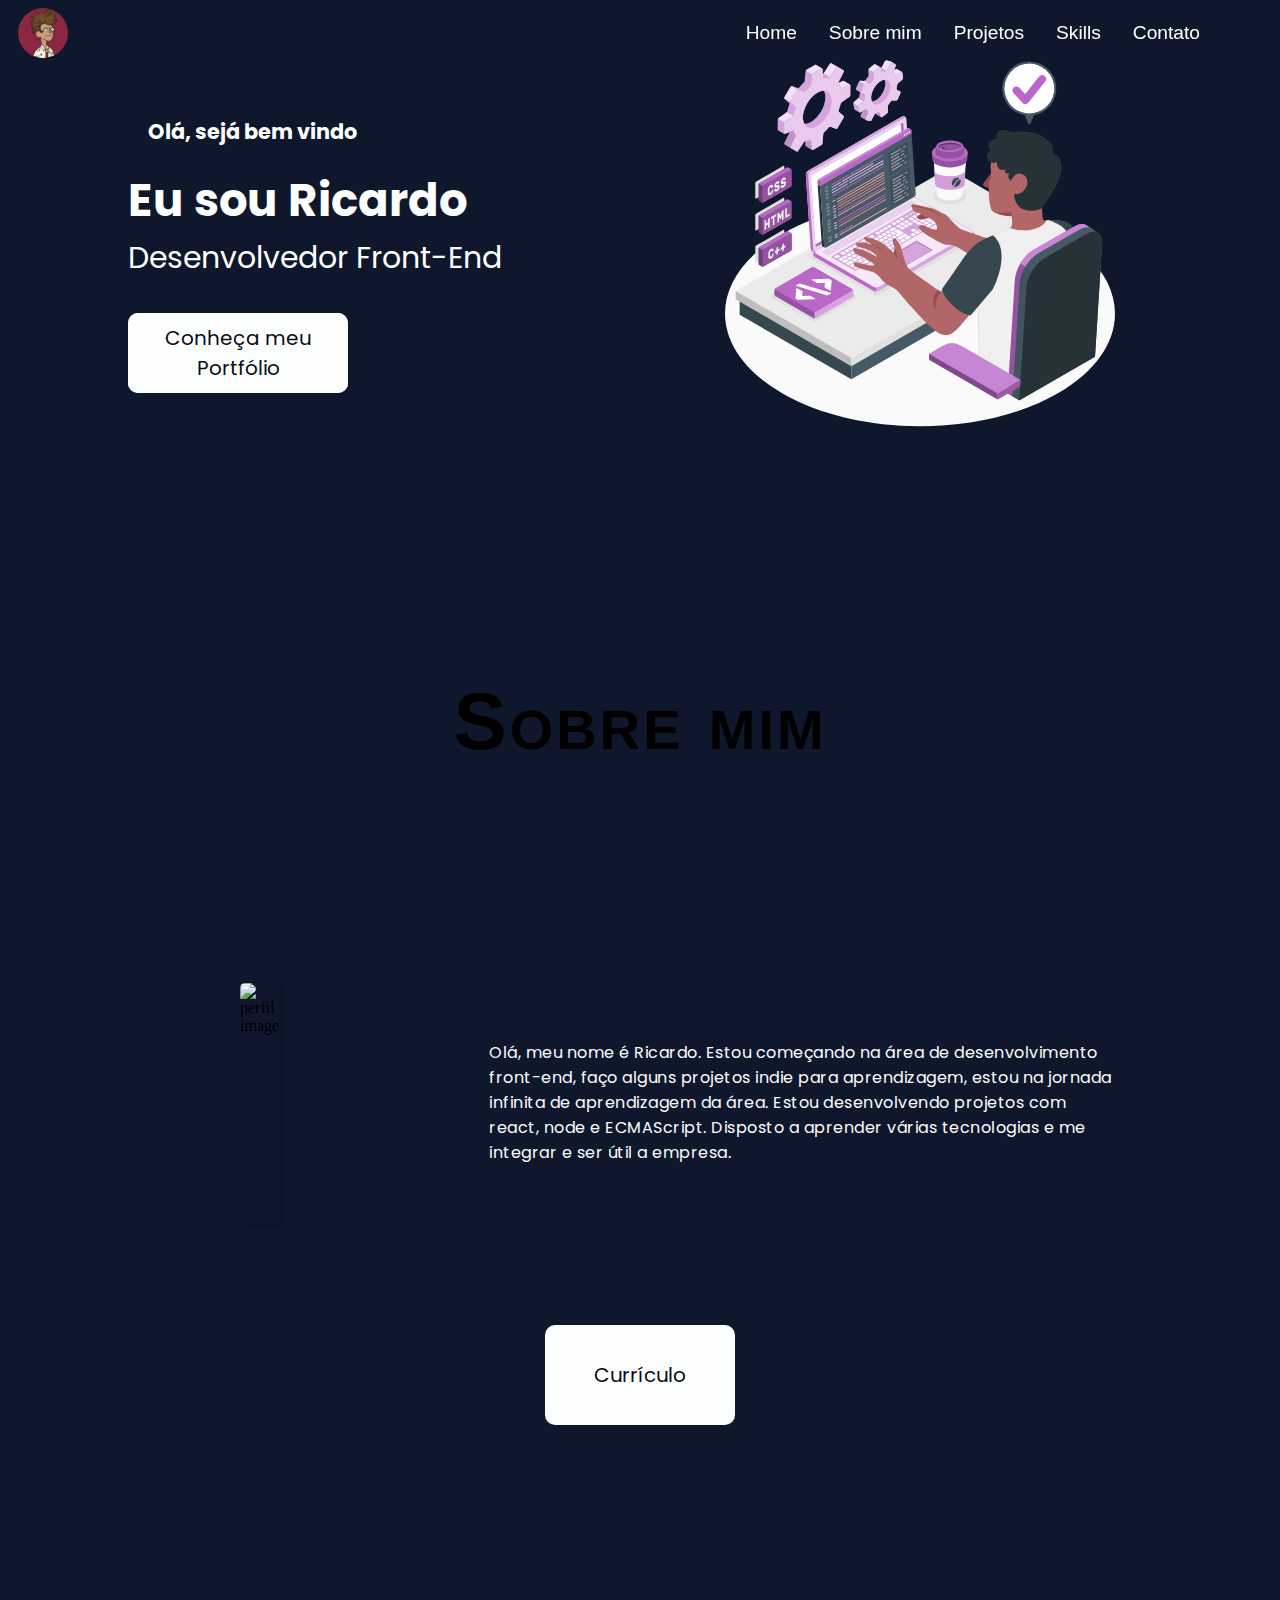
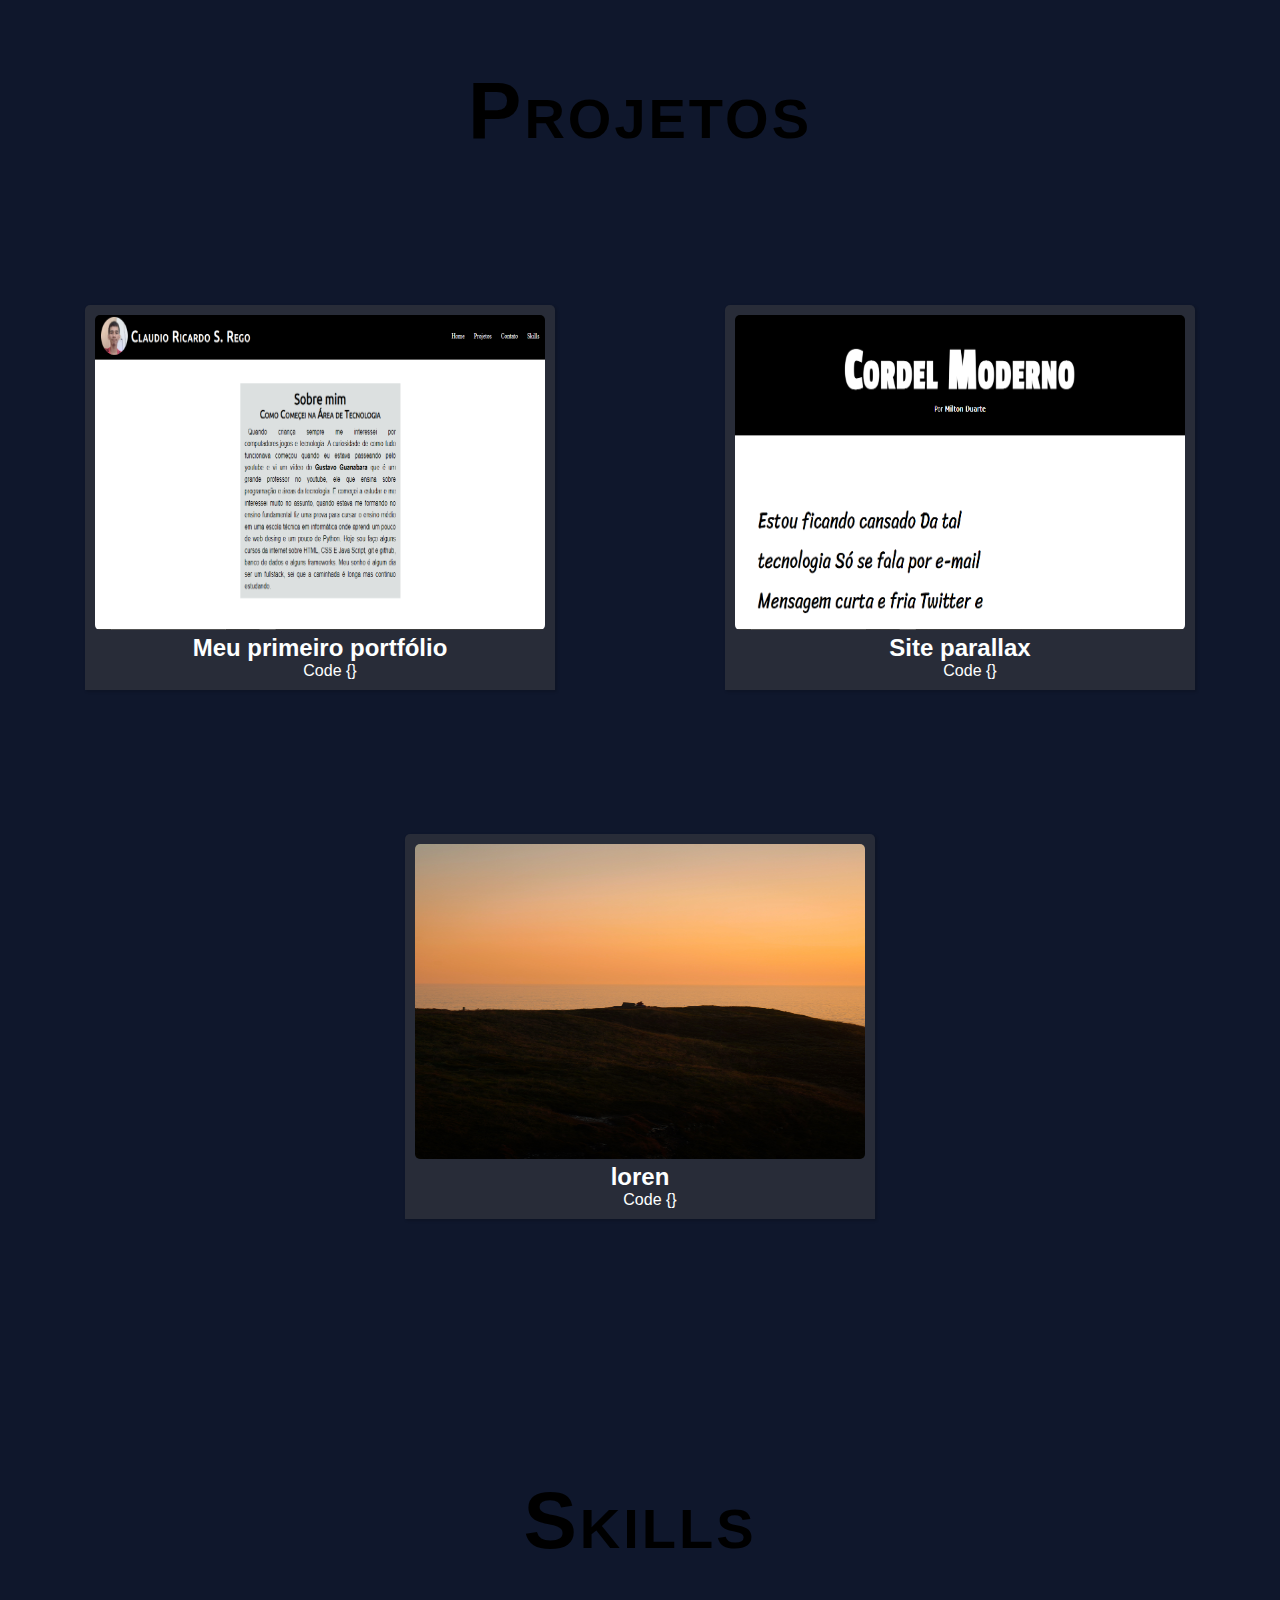
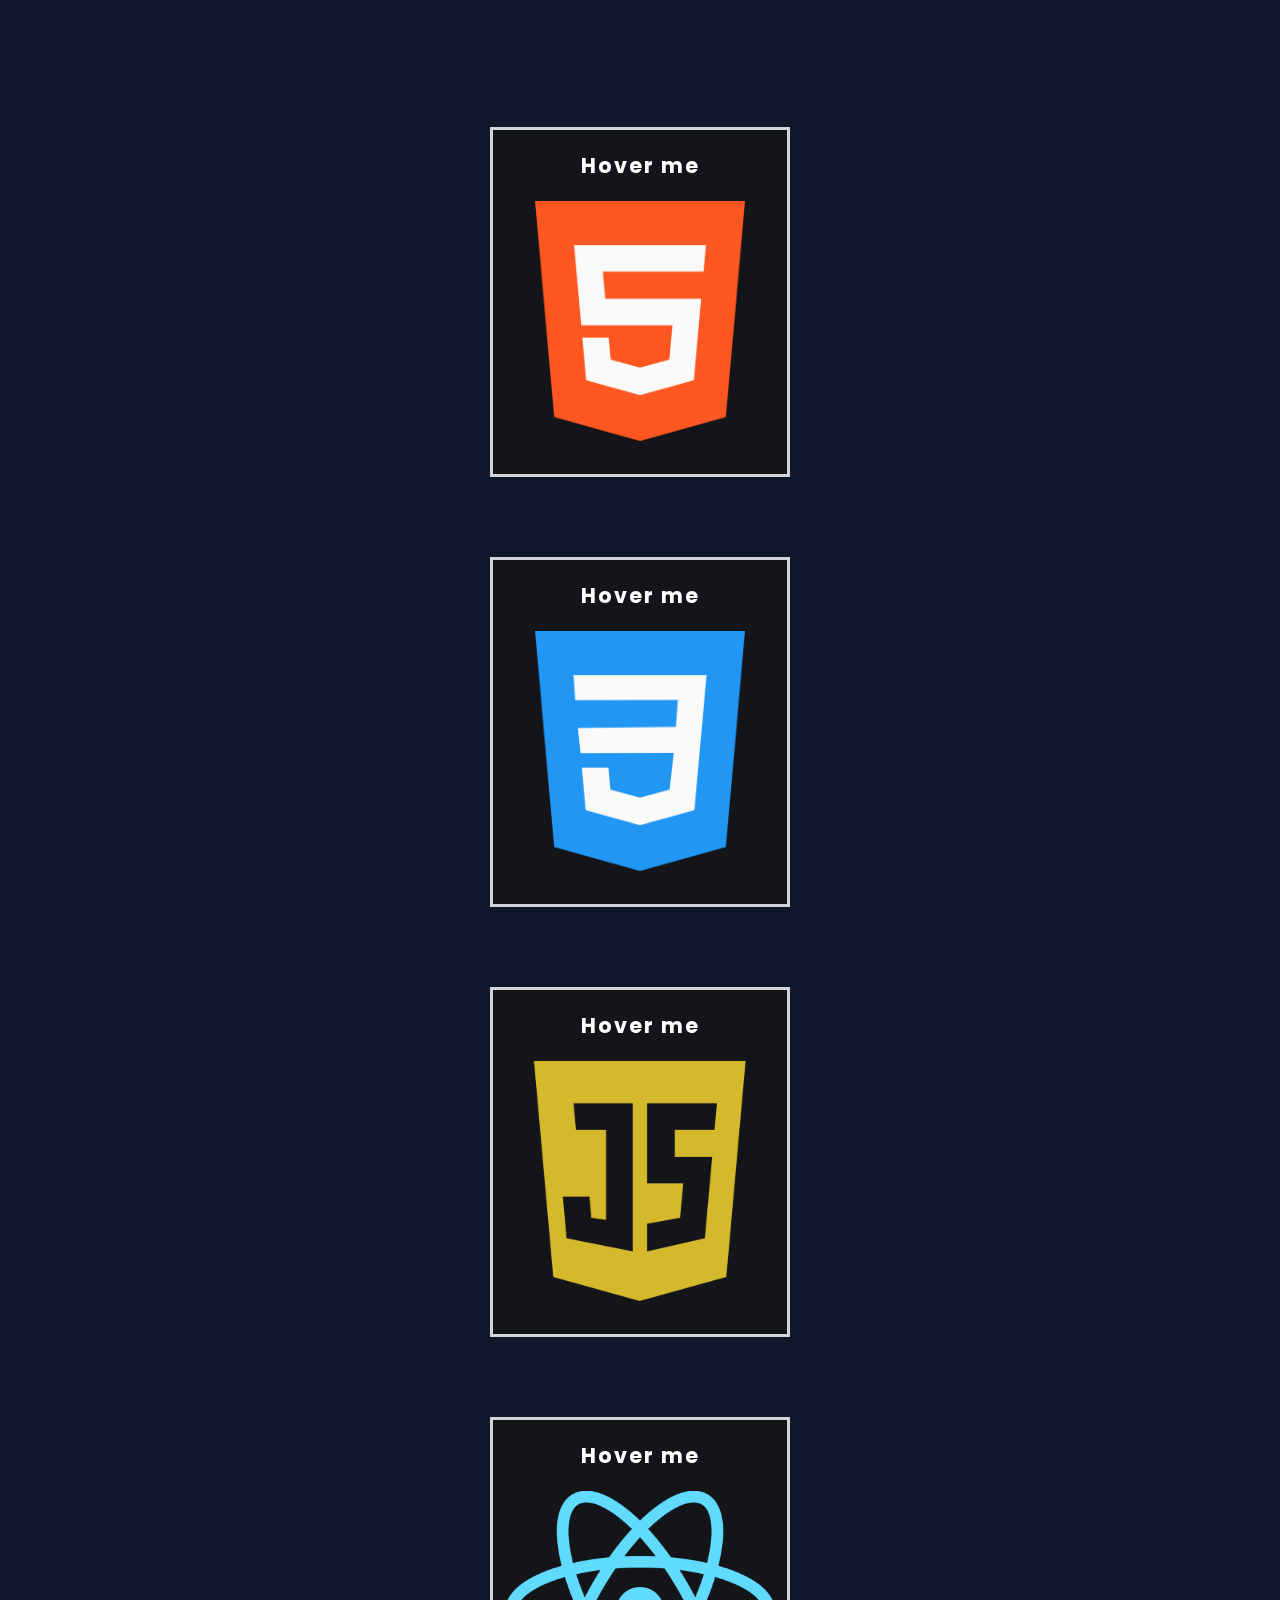
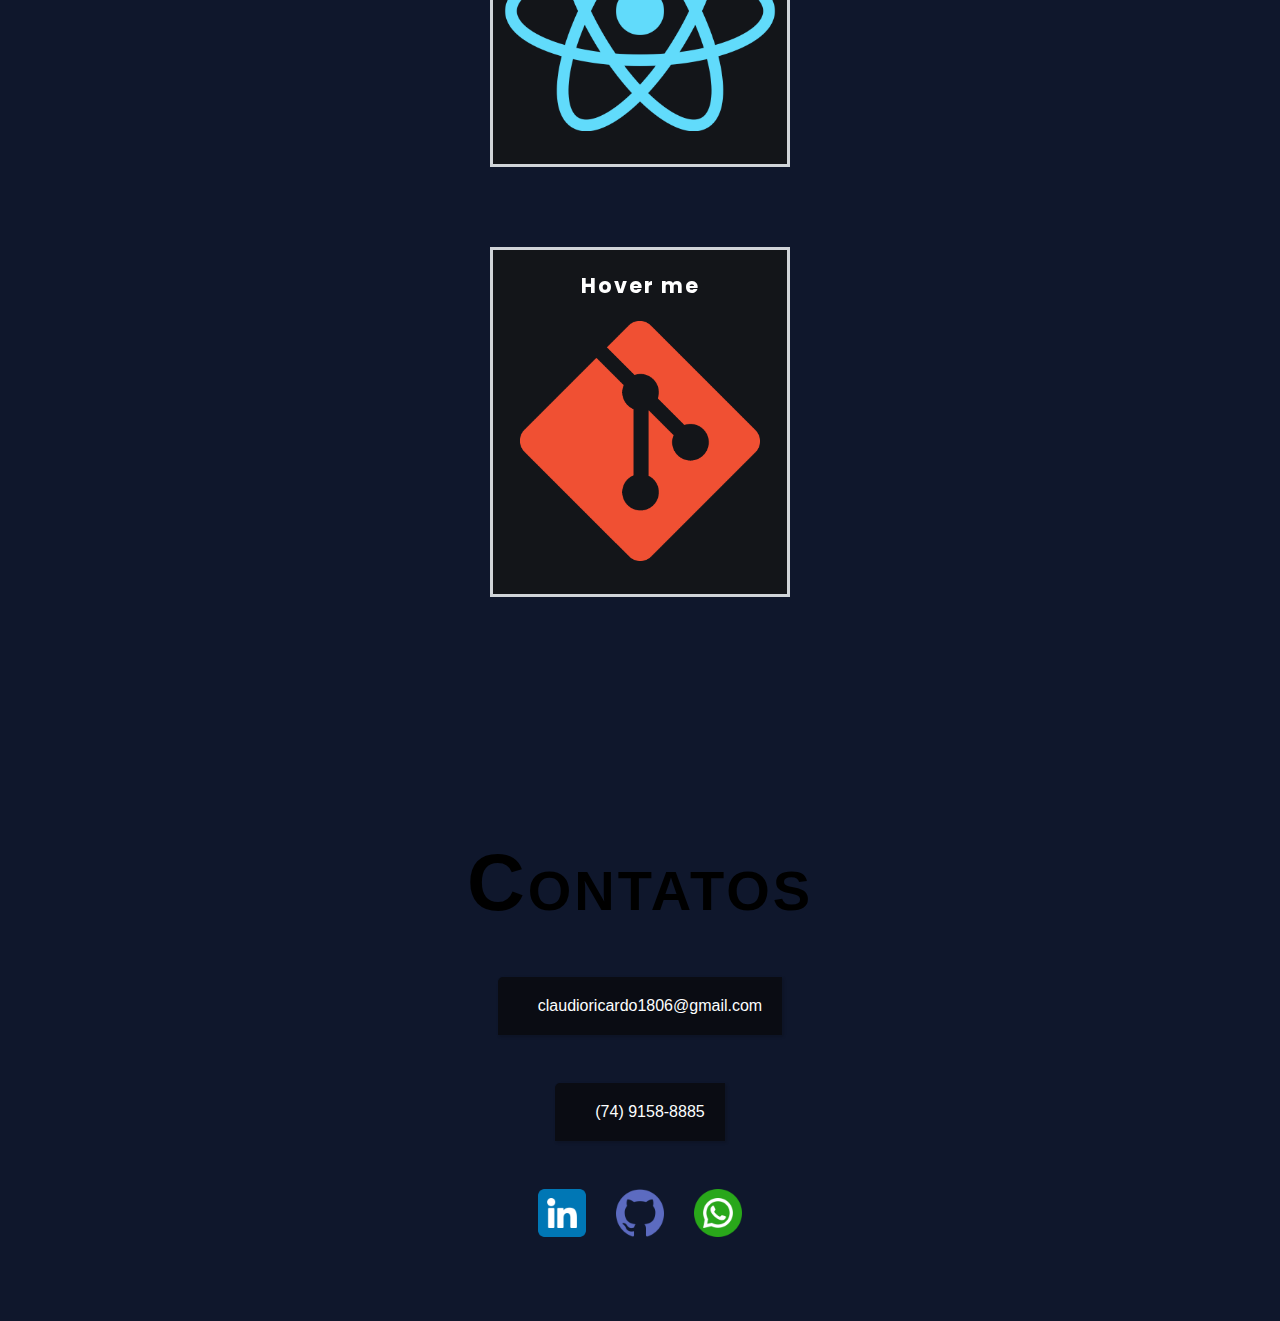
==== index.html @ 380ff3a8 "Adicionando o código" ====
<!DOCTYPE html>
<html lang="pt-br">
<head>
    <meta charset="UTF-8">
    <meta http-equiv="X-UA-Compatible" content="IE=edge">
    <meta name="viewport" content="width=device-width, initial-scale=1.0">
    <script src="https://kit.fontawesome.com/d349635840.js" crossorigin="anonymous"></script>
    <link rel="stylesheet" href="parallax.css">
    <title>Portfolio</title>
</head>
<link rel="stylesheet" href="style.css">
<script src="script.js" defer></script>
<body id="body">
    <header id="header" class="sticky">
    <div class="light" id="inicio">
        <img id="logo" src="/img/logo.jpg" alt="logo">
        <i id="light" class="fa-solid fa-moon"></i>
    </div>
    <nav id="nav">
        <button aria-label="Abrir Menu" id="btn-mobile" aria-haspopup="true" aria-controls="menu" aria-expanded="false">Menu
            <span id="hamburger"></span>
        </button>
        <ul id="menu">
            <li><a href="#body">Home</a></li>
            <li><a href="#about-me">Sobre mim</a></li>
            <li><a href="#projects">Projetos</a></li>
            <li><a href="#skills">Skills</a></li>
            <li><a href="#contacts">Contato</a></li>
        </ul>
    </nav>
    </header>

    <section class="main">
        <div class="hello">
            <h1 class="title-word title-word-1">Olá, sejá bem vindo</h1>
            <h2 class="title-word title-word-2">Eu sou Ricardo</h2>
            <p class="title-word title-word-3">Desenvolvedor Front-End</p>
            <div>
                <a href="#projects"><button id="portfolio">Conheça meu Portfólio</button></a>
            </div>
        </div>
        <div>
            <img class="work" src="/img/work.svg" alt="work-person">
        </div>
    </section>

    <section class="about-me">
      <h1 id="about-me" class="title-word title-word-2 default-h1">Sobre mim</h1>
      <div class="box-about">
        <img src="https://avatars.githubusercontent.com/u/51518580?v=4" alt="perfil image">
        <p>Olá, meu nome é Ricardo. Estou começando na área de desenvolvimento front-end, faço alguns projetos
          indie para aprendizagem, estou na jornada infinita de aprendizagem da área. Estou desenvolvendo projetos 
          com react, node e ECMAScript. Disposto a aprender várias tecnologias e me integrar e ser útil a empresa.
        </p>
      </div>
      <div class="resume">
        <a href="/document/Currículo Claudio Ricardo.pdf"><button>Currículo</button></a>
      </div>
    </section>

    <section class="projects" id="projects">
        <h1 class="title-word title-word-2 default-h1">Projetos</h1>
        <div class="container">
            <div class="div-projects">
                <img src="/img/port01.png" alt="Loren Image">
                <h2>Meu primeiro portfólio</h2>
                <a target="_blank" href="https://github.com/riclou/portfolio"><i class="fa-solid fa-link"></i>Code {}</a>
            </div>
            <div class="div-projects">
                <img src="/img/parallax-project.png" alt="Loren Image">
                <h2>Site parallax</h2>
                <a target="_blank" href="https://github.com/riclou/Parallax-Project"><i class="fa-solid fa-link"></i>Code {}</a>
            </div>
            <div class="div-projects">
                <img src="/img/lorenimg.jpg" alt="Loren Image">
                <h2>loren</h2>
                <a target="_blank" href="https://www.lipsum.com/"><i class="fa-solid fa-link"></i>Code {}</a>
            </div>
        </div>
    </section>
    <section class="skills">
        <h1 id="skills" class="default-h1 title-word title-word-2">Skills</h1>
        <div class="flip-card">
            <div class="flip-card-inner">
              <div class="flip-card-front">
                <h1>Hover me</h1>
                <img class="img-skills" src="/img/html.webp" alt="HTMLImage">
              </div>
              <div class="flip-card-back">
                <h1>HTML</h1>
                <p>HTML é uma linguagem de marcação utilizada na construção de páginas na Web.</p>
              </div>
            </div>
          </div>
     
        <div class="flip-card">
            <div class="flip-card-inner">
              <div class="flip-card-front">
                <h1>Hover me</h1>
                <img class="img-skills" src="/img/css.webp" alt="cssImage">
              </div>
              <div class="flip-card-back">
                <h1>CSS</h1>
                <p>O CSS é uma linguagem de folhas de estilos, criada com o propósito de estilizar as páginas HTML.</p>
              </div>
            </div>
          </div>
          
     
        <div class="flip-card">
            <div class="flip-card-inner">
              <div class="flip-card-front">
                <h1>Hover me</h1>
                <img class="img-skills" src="/img/javascript.png" alt="cssImage">
              </div>
              <div class="flip-card-back">
                <h1>JavaScript</h1>
                <p>JavaScript é uma linguagem de programação interpretada estruturada, de script em alto nível com tipagem dinâmica fraca e multiparadigma.</p>
              </div>
            </div>
          </div>
     
        <div class="flip-card">
            <div class="flip-card-inner">
              <div class="flip-card-front">
                <h1>Hover me</h1>
                <img class="img-skills" src="/img/react.png" alt="reactImage">
              </div>
              <div class="flip-card-back">
                <h1>React</h1>
                <p>O React é uma biblioteca JavaScript de código aberto com foco em criar interfaces de usuário em páginas web</p>
              </div>
            </div>
          </div>
     
        <div class="flip-card">
            <div class="flip-card-inner">
              <div class="flip-card-front">
                <h1>Hover me</h1>
                <img class="img-skills" src="/img/git.png" alt="GitImage">
              </div>
              <div class="flip-card-back">
                <h1>Git</h1>
                <p>Um sistema de controle de versão de arquivos. Através deles podemos desenvolver projetos na qual diversas pessoas podem contribuir.</p>
              </div>
            </div>
          </div>
    </section>
    <section class="contacts">
      <h1 id="contacts" class="default-h1 title-word title-word-2">Contatos</h1>
      <div class="box-contact">
          <div class="email">
            <a target="_blank" href="mailto:claudioricardo1806@gmail.com"><i class="fa-solid fa-envelope"></i></a>
            <p>claudioricardo1806@gmail.com</p>
          </div>
      </div>
        <div class="box-contact">
          <div class="email">
            <a target="_blank" href="https://contate.me/ricloucontact"><i class="fa-brands fa-whatsapp"></i></a>
            <p>(74) 9158-8885</p>
          </div>
      </div>
      <nav class="links-contact">
        <a href="https://www.linkedin.com/in/claudio-ricardo-silva-rego-758550221/" target="_blank"><img class="icons-img" src="/img/linkedin.png" alt="linkedin-icon"></a>
        <a href="https://github.com/riclou" target="_blank"><img class="icons-img"  src="/img/github.png" alt="github-icon"></a>
        <a href="https://contate.me/ricloucontact" target="_blank"><img class="icons-img" src="/img/whatsapp.png" alt="whatsapp-icon"></a>
      </nav>
    </section>
  </body>
  </html>
---- style.css ----
@import url('https://fonts.googleapis.com/css2?family=Poppins&display=swap');

*{
    margin: 0px;
    padding: 0px;
    box-sizing: border-box;
    list-style: none;
    text-decoration: none;
}
body{
  background-color: var(--background);
}

:root{
  --backgroundHeader: rgba(20, 20, 22, 0.829) ;
  --background: #0F172C;
  --purple: #8546EF;
  --pink: #fdc7d7;
  --words: #fdffff;
  --button:#0a0c13;
  --hover:#fdffffd0;
  --modal: #32353db9;

  --title: 'Poppins', sans-serif, Arial, Helvetica;
  --paragraph: 'Segoe UI', Tahoma, Geneva, Verdana, sans-serif; 
}
.darktheme{
  --background: #fdffff00;
  --words: rgba(32, 31, 31, 0.842);
  --button: #fff;
  --hover:rgba(51, 47, 47, 0.548);
  --modal: rgba(131, 137, 146, 0.815);
}
.fa-solid{
  cursor: pointer;
  color: var(--words);
  font-size: 2rem;
}
header {
  display: flex;
  align-items: center;
  justify-content: space-between;
  padding: 0.5rem;
  z-index: 2;
}
.sticky {
  position: fixed;
  top: 0;
  width: 100%;
}
.light{
display: flex;
align-items: center;
gap: 3rem;
}
.box-about{
  display: flex;
  margin-top: 7rem;
  align-items: center;
  gap: 50px;
  justify-content: center;
}
.box-about img{
  height: 15rem;
  margin-left: 15rem;
  border-radius: 5px 0 0 5px;
  box-shadow: rgba(0, 0, 0, 0.15) 1.95px 1.95px 2.6px;
  animation: shimmy 3s infinite;
  animation-direction:alternate;
}
.box-about p{
  word-wrap: break-word;
  margin: 5rem;
  padding: 5rem;
  color: var(--words);
  font-family: var(--title);
  letter-spacing: .5px;
}
.resume{
  display: flex;
  justify-content: center;
}
.resume button{
  width: 190px;
  height: 100px;
  border: none;
  outline: none;
  color:var(--button) ;
  background: var(--words);
  cursor: pointer;
  border-radius: 10px;
  font-family: 'Poppins', sans-serif, Arial, Helvetica;
  font-size: 20px;
}
.resume button:hover{
  background-color: var(--hover);
}
#menu {
  display: flex;
  gap: 1rem;
  font-size: 1.2rem;
  margin-right: 4rem;
  align-items: center;
}
#menu a {
  display: block;
  padding: 0.5rem;
  color: var(--words);
  font-family: 'Segoe UI', Tahoma, Geneva, Verdana, sans-serif;
  display: inline-block;
  position: relative;
}
#menu a:after{
  content: '';
  position: absolute;
  width: 100%;
  transform: scaleX(0);
  height: 2px;
  bottom: 0;
  left: 0;
  background-color: #0087ca;
  transform-origin: bottom right;
  transition: transform 0.25s ease-out;
}
#menu a:hover:after{
  transform: scaleX(1);
  transform-origin: bottom left;
}
#btn-mobile {
  display: none;
}
@media (max-width: 600px) {
  #menu {
    margin: auto;
    display: block;
    position: absolute;
    height: 100%;
    width: 100%;
    top: 70px;
    right: 0px;
    background-color: #0F172C;
    transition: 0.6s ease-in;
    height: 0;
    visibility: hidden;
    overflow-y: hidden;
    padding: 30px;
    margin-top: 16px;
    z-index: 5;
  }
  #nav.active #menu {
    height: 100vh;
    visibility: visible;
    overflow-y: auto;
    color: white !important;
  }
  #btn-mobile {
    display: flex;
    padding: 0.5rem 1rem;
    font-size: 1rem;
    border: none;
    background: none;
    cursor: pointer;
    gap: 0.5rem;
    color: var(--words);
  }
  #hamburger {
    border-top: 2px solid;
    width: 20px;
  }
  #hamburger::after,
  #hamburger::before {
    content: '';
    display: block;
    width: 20px;
    height: 2px;
    background: currentColor;
    margin-top: 5px;
    transition: 0.3s;
    position: relative;
  }
  #nav.active #hamburger {
    border-top-color: transparent;
  }
  #nav.active #hamburger::before {
    transform: rotate(135deg);
  }
  #nav.active #hamburger::after {
    transform: rotate(-135deg);
    top: -7px;
  }
  #portfolio{
    margin: auto;
  }
}
#logo{
  width: 50px;
  border-radius: 100%;
  margin-left: 10px;
}
.main{
  display: flex;
  flex-direction: row;
  justify-content: space-between;
}
.hello{
  color: var(--words);
  font-family: 'Poppins', sans-serif, Arial, Helvetica;
  margin: 6rem 0 0 8rem;
  font-size: 30px;
}
.title-word {
  animation: color-animation 4s infinite ease-in;
}

.title-word-1 {
  --color-1: #DF8453;
  --color-2: #3D8DAE;
  --color-3: #E4A9A8;
}

.title-word-2 {
  --color-1: #DBAD4A;
  --color-2: #ACCFCB;
  --color-3: #17494D;
}

.title-word-3 {
  --color-1: #ACCFCB;
  --color-2: #E4A9A8;
  --color-3: #ACCFCB;
}

@keyframes color-animation {
  0%    {color: var(--color-1)}
  32%   {color: var(--color-1)}
  33%   {color: var(--color-2)}
  65%   {color: var(--color-2)}
  66%   {color: var(--color-3)}
  99%   {color: var(--color-3)}
  100%  {color: var(--color-1)}
}
#portfolio {
  margin: 2rem auto;
  width: 220px;
  height: 80px;
  border: none;
  outline: none;
  color:var(--button) ;
  background: var(--words);
  cursor: pointer;
  position: relative;
  z-index: 0;
  border-radius: 10px;
  font-family: 'Poppins', sans-serif, Arial, Helvetica;
  font-size: 20px;

}

#portfolio:before {
  content: '';
  background: linear-gradient(45deg, #ff0000, #ff7300, #fffb00, #48ff00, #00ffd5, #002bff, #7a00ff, #ff00c8, #ff0000);
  position: absolute;
  top: -2px;
  left:-2px;
  background-size: 400%;
  z-index: -1;
  filter: blur(5px);
  width: calc(100% + 4px);
  height: calc(100% + 4px);
  animation: glowing 20s linear infinite;
  opacity: 0;
  transition: opacity .3s ease-in-out;
  border-radius: 10px;
}
#portfolio:active:after {
  background: transparent;
}

#portfolio:hover:before {
  opacity: 1;
}

#portfolio:after {
  z-index: -1;
  content: '';
  position: absolute;
  width: 100%;
  height: 100%;
  background:var(--words);
  left: 0;
  top: 0;
  border-radius: 10px;
}

@keyframes glowing {
  0% { background-position: 0 0; }
  50% { background-position: 400% 0; }
  100% { background-position: 0 0; }
}
.work{
  height: 400px;
  margin-top: 2rem;
  margin-right: 10rem;
  animation: shimmy 3s infinite;
  animation-direction: alternate;
}
@keyframes shimmy {
  0% {
    transform: translate(0, 0);    
  }
  100% {
    transform: translate(20px, 50px);
  }
}
@media (max-width: 1000px) {
  .work{
    display: none;
  }
  .hello{
    margin: auto;
    margin-top: 10rem;
    text-align: center;
  }
}
.default-h1{
  margin-top: 15rem;
  text-align: center;
  font-family: var(--paragraph);
  font-size: 5rem;
  font-variant: small-caps;
  letter-spacing: 3px;
}
.container{
  display: flex;
  flex-wrap: wrap;
}
.div-projects{
  margin: 8rem auto 1rem;
  background-color: var(--modal);
  text-align: center;
  font-family:var(--paragraph);
  color: var(--words);
  outline: none;
  padding: 10px;
  border-radius: 5px 5px 0 0;
  transition: 0.2s ease-in;
  background-position: center center;
  background-size: cover;
  box-shadow: rgba(0, 0, 0, 0.15) 1.95px 1.95px 2.6px;
}
.div-projects:hover{
  transform: translateY(0) scale(1.05);
  box-shadow: 0 8px 16px 0 rgba(0,0,0,0.2);
}
.div-projects a{
  color: var(--words);
  margin: 10px;
}
.div-projects a:hover{
  color:var(--hover);
}
.container img{
  height: 35vh;
  width: 50vh;
  background-size: cover;
  background-position: center center;
  border-radius: 5px;
  outline: none;
}
.fa-link{
  font-size: 15px;
  margin: 10px;
}
#skills{
  margin-bottom: 10rem;
}
.flip-card {
  margin: auto;
  margin-bottom: 5rem;
  background-color: transparent;
  height: 350px;
  width: 300px;
  border: 3px solid var(--hover);
  perspective: 1000px;
  
}
.flip-card-inner {
  position: relative;
  width: 100%;
  height: 100%;
  text-align: center;
  transition: transform 0.8s;
  transform-style: preserve-3d;
}
.flip-card:hover .flip-card-inner {
  transform: rotateY(180deg);
}
.flip-card-front, .flip-card-back {
  position: absolute;
  width: 100%;
  height: 100%;
  -webkit-backface-visibility: hidden;
  backface-visibility: hidden;
}
.flip-card-front {
  background-color: var(--backgroundHeader);
  color: black;
  height: 100%;
}
.flip-card-back {
  background-color: #004743;
  font-family: var(--paragraph);
  transform: rotateY(180deg);
  color: wheat;
  height: 100%;
  width: 100%;
}
.flip-card-back p, h1{
  margin: 20px;
  font-size: 1.3rem;
}
.flip-card-back h1{
  text-decoration: underline;
  font-weight: bolder;
}
.flip-card-front h1{
  font-size: 1.3rem;
  color: #fff;
  font-family: var(--title);
  letter-spacing: 2px;
}
.img-skills{
  height: 15rem;
}
.box-contact{
  display:flex;
  justify-content: center;
  margin: 3rem;
}
.email{
  display: flex;
  align-items: center;
  gap: 20px;
  background-color: var(--button);
  padding: 20px;
  border-radius: 5px 0 0 0;
  box-shadow: rgba(0, 0, 0, 0.15) 1.95px 1.95px 2.6px;
}
.email p{
color: var(--words);
font-family: var(--paragraph);
}
.fa-brands{
  cursor: pointer;
  color: var(--words);
  font-size: 2rem;
}
.icons-img{
  height: 3rem;
  border-radius: 5px;
  transition: 0.5s;
}
.icons-img:hover{
  transform: translateY(10px);

}
.links-contact{
  display: flex;
  justify-content: center;
  gap: 30px;
  margin-bottom: 5rem;
}
::-webkit-scrollbar {
  width: 10px;
}
::-webkit-scrollbar-thumb {
  background-color: rgba(132, 255, 201, 1);
  border-radius: 3px;
}
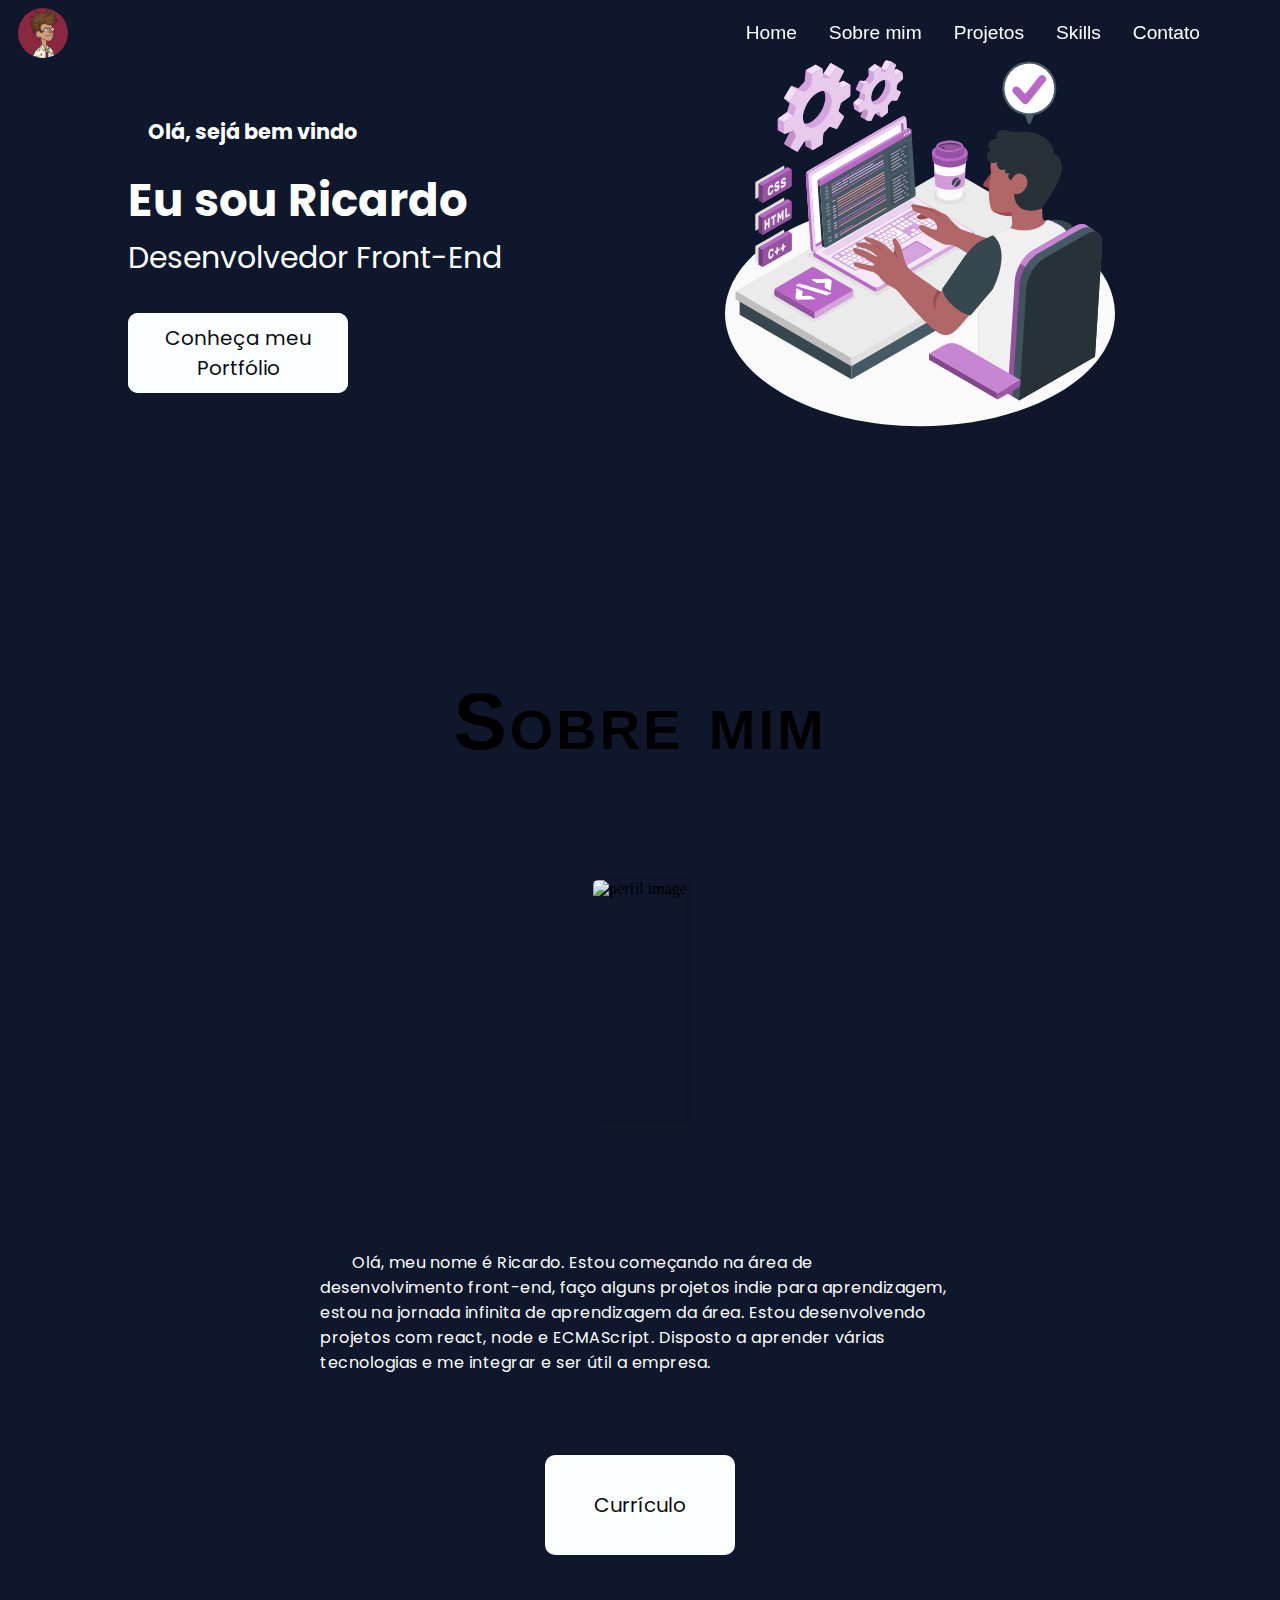
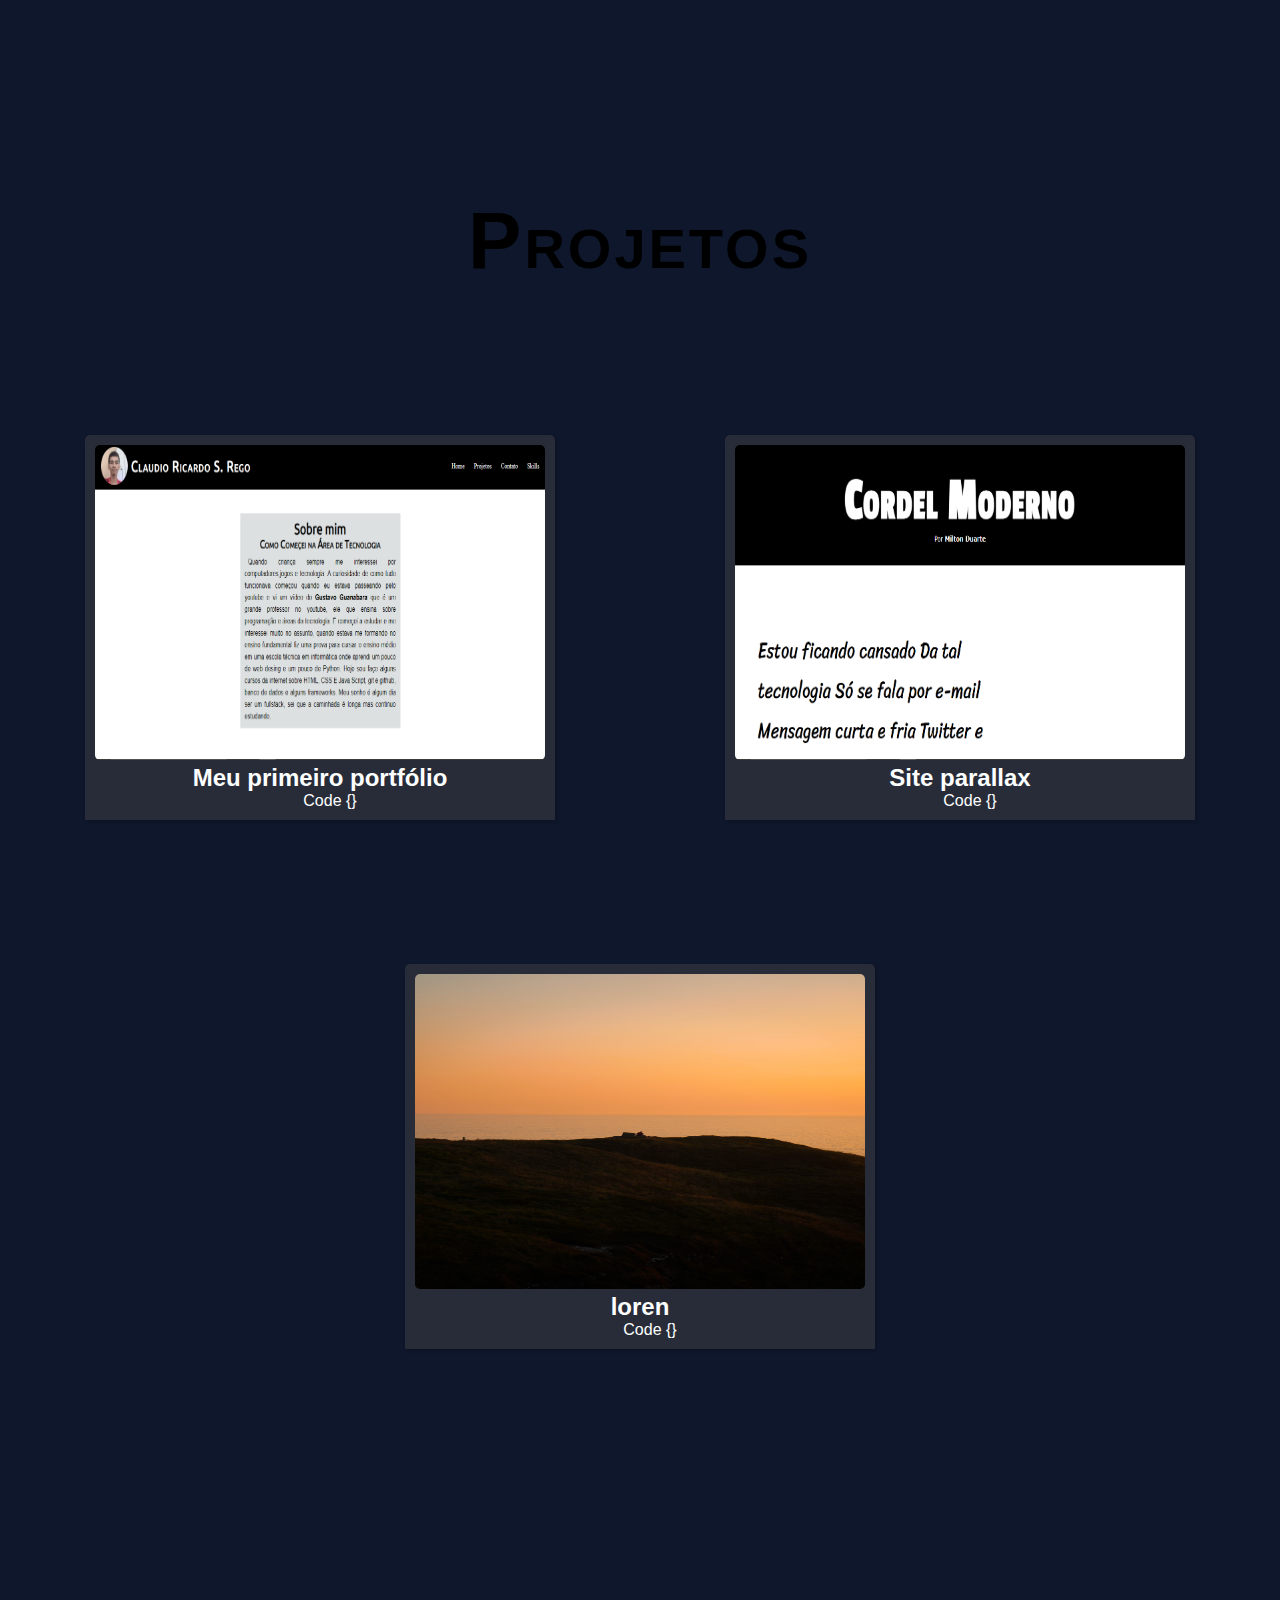
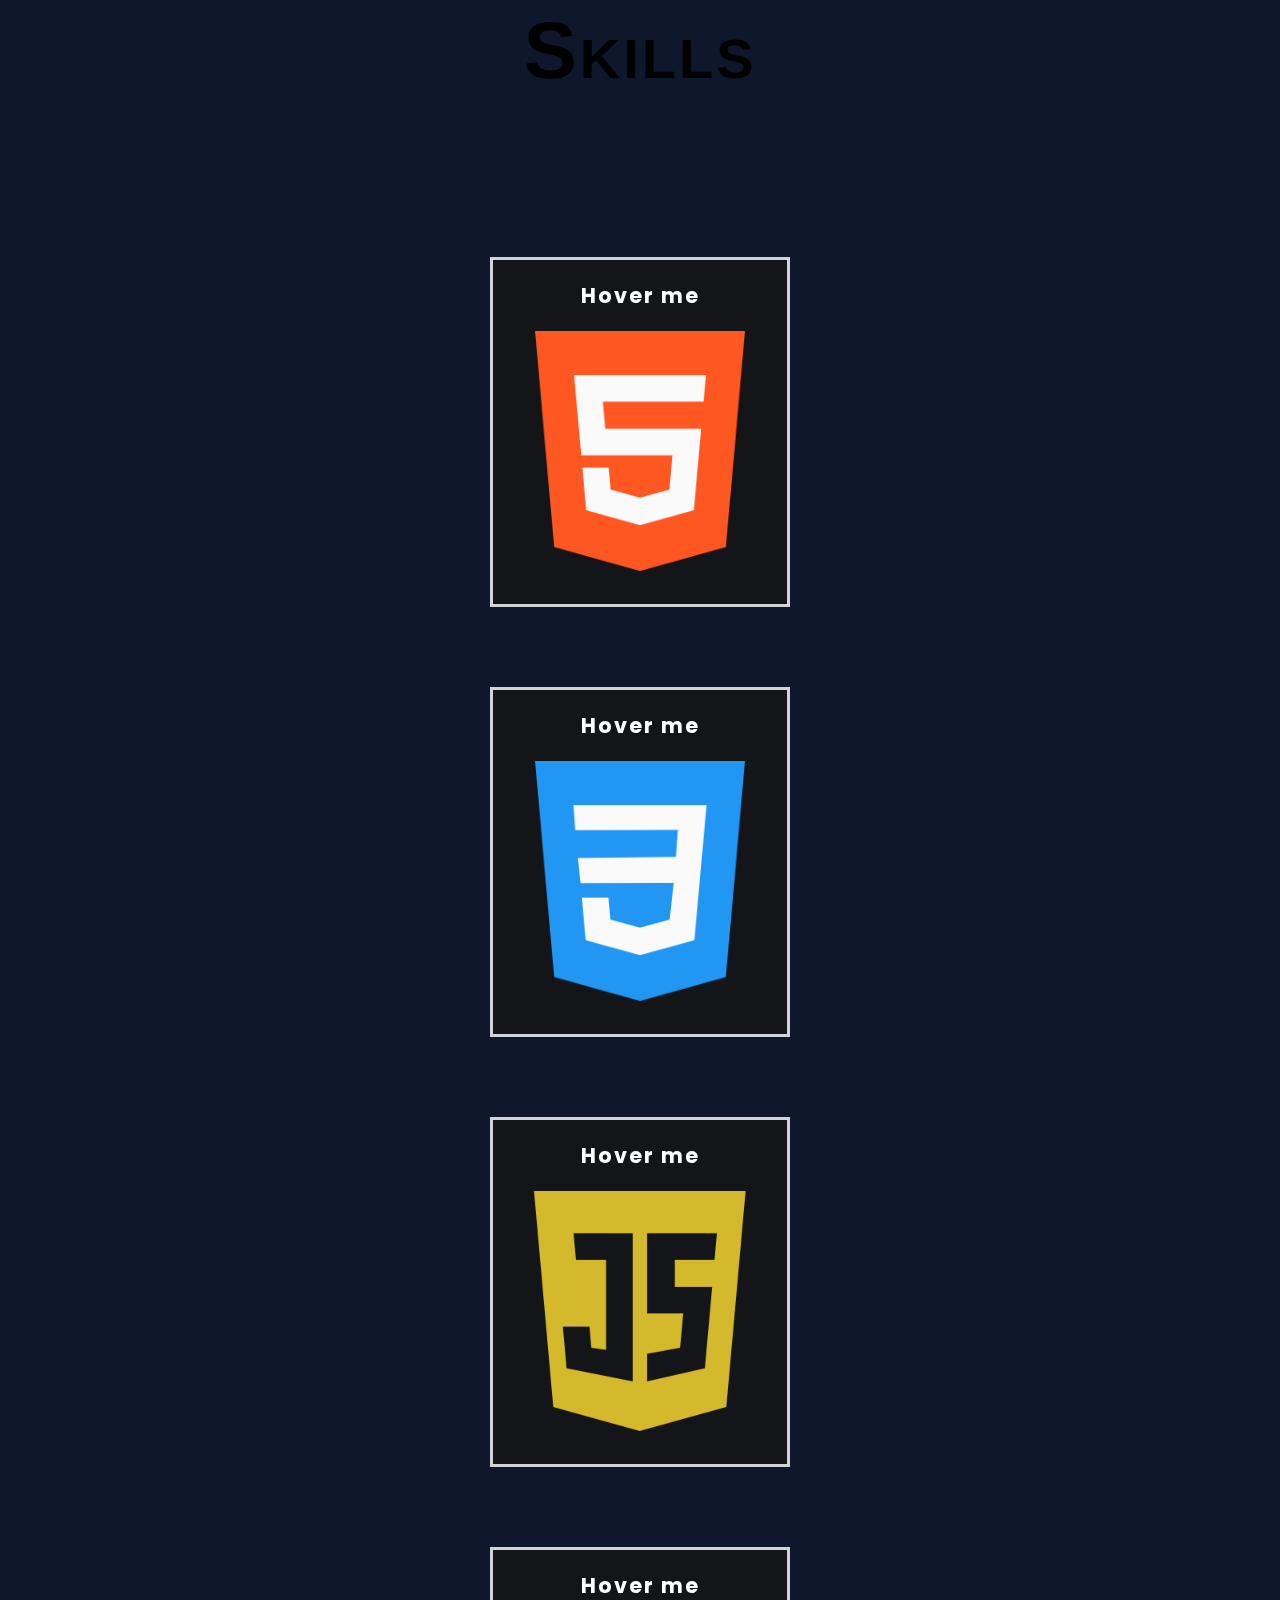
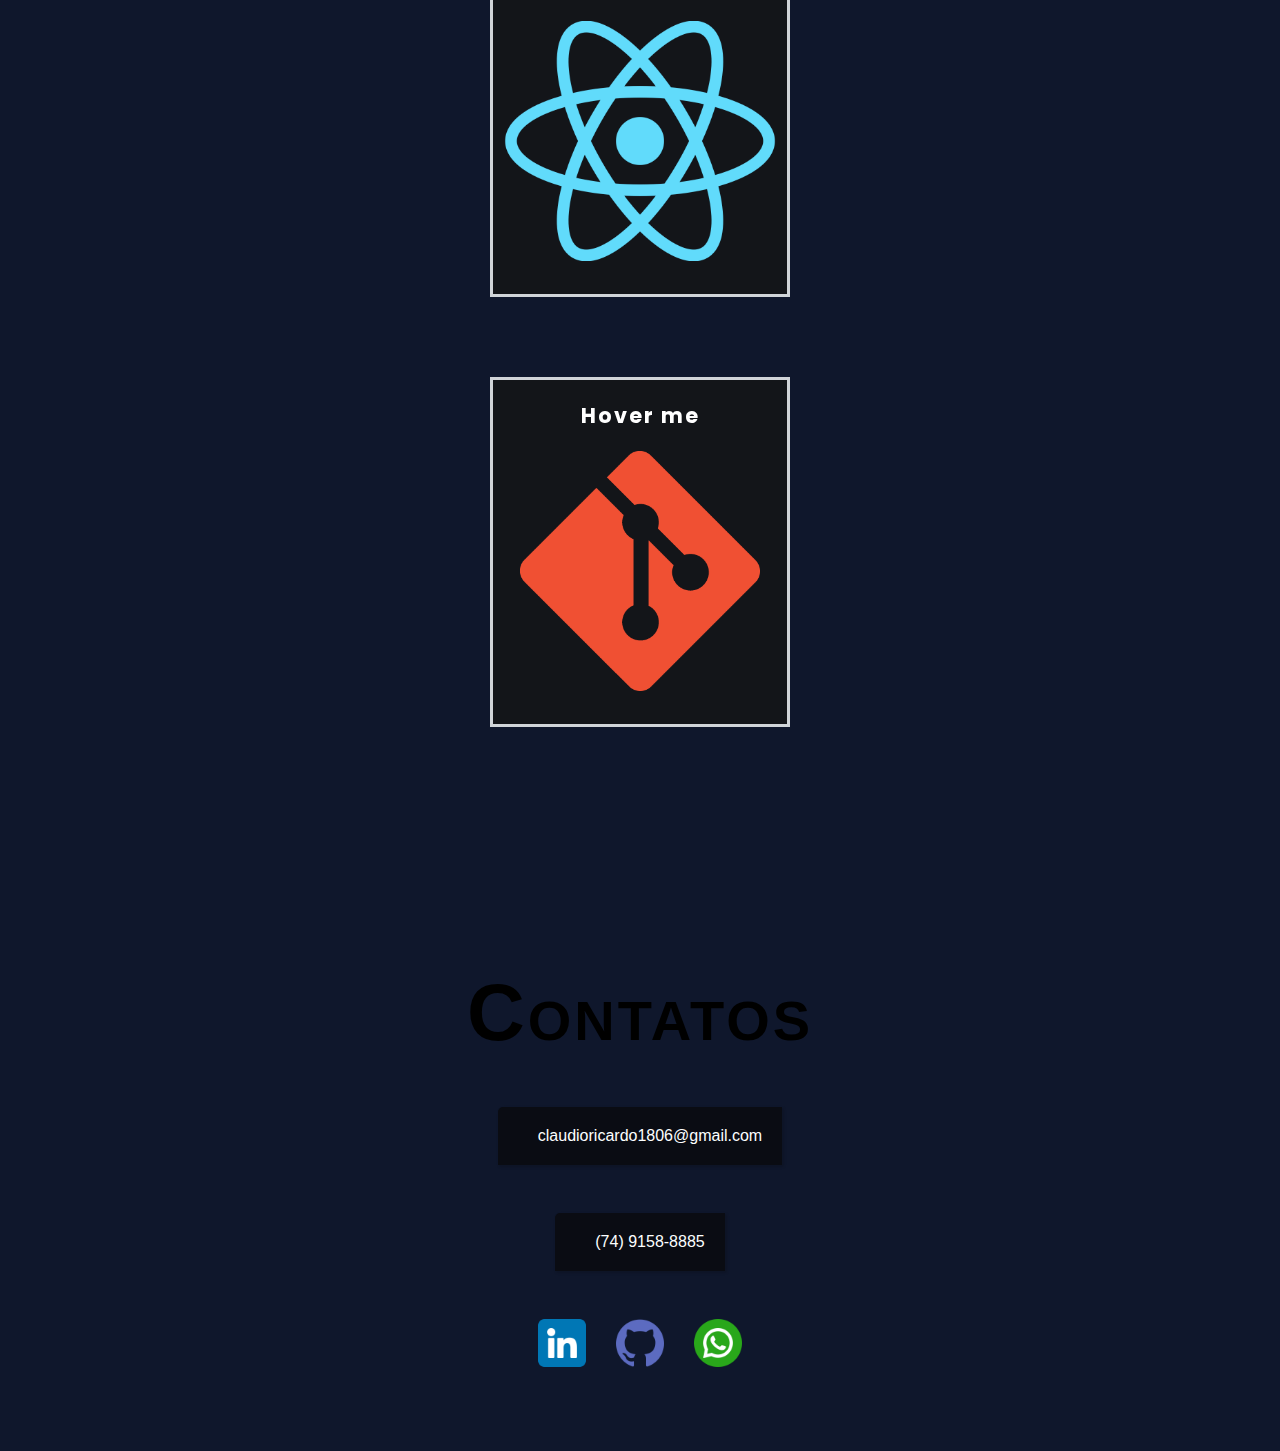
==== commit 41a8bc45: "resolvendo bugs" ====
--- a/index.html
+++ b/index.html
@@ -1,170 +1,169 @@
-<!DOCTYPE html>
-<html lang="pt-br">
-<head>
-    <meta charset="UTF-8">
-    <meta http-equiv="X-UA-Compatible" content="IE=edge">
-    <meta name="viewport" content="width=device-width, initial-scale=1.0">
-    <script src="https://kit.fontawesome.com/d349635840.js" crossorigin="anonymous"></script>
-    <link rel="stylesheet" href="parallax.css">
-    <title>Portfolio</title>
-</head>
-<link rel="stylesheet" href="style.css">
-<script src="script.js" defer></script>
-<body id="body">
-    <header id="header" class="sticky">
-    <div class="light" id="inicio">
-        <img id="logo" src="/img/logo.jpg" alt="logo">
-        <i id="light" class="fa-solid fa-moon"></i>
-    </div>
-    <nav id="nav">
-        <button aria-label="Abrir Menu" id="btn-mobile" aria-haspopup="true" aria-controls="menu" aria-expanded="false">Menu
-            <span id="hamburger"></span>
-        </button>
-        <ul id="menu">
-            <li><a href="#body">Home</a></li>
-            <li><a href="#about-me">Sobre mim</a></li>
-            <li><a href="#projects">Projetos</a></li>
-            <li><a href="#skills">Skills</a></li>
-            <li><a href="#contacts">Contato</a></li>
-        </ul>
-    </nav>
-    </header>
-
-    <section class="main">
-        <div class="hello">
-            <h1 class="title-word title-word-1">Olá, sejá bem vindo</h1>
-            <h2 class="title-word title-word-2">Eu sou Ricardo</h2>
-            <p class="title-word title-word-3">Desenvolvedor Front-End</p>
-            <div>
-                <a href="#projects"><button id="portfolio">Conheça meu Portfólio</button></a>
-            </div>
-        </div>
-        <div>
-            <img class="work" src="/img/work.svg" alt="work-person">
-        </div>
-    </section>
-
-    <section class="about-me">
-      <h1 id="about-me" class="title-word title-word-2 default-h1">Sobre mim</h1>
-      <div class="box-about">
-        <img src="https://avatars.githubusercontent.com/u/51518580?v=4" alt="perfil image">
-        <p>Olá, meu nome é Ricardo. Estou começando na área de desenvolvimento front-end, faço alguns projetos
-          indie para aprendizagem, estou na jornada infinita de aprendizagem da área. Estou desenvolvendo projetos 
-          com react, node e ECMAScript. Disposto a aprender várias tecnologias e me integrar e ser útil a empresa.
-        </p>
-      </div>
-      <div class="resume">
-        <a href="/document/Currículo Claudio Ricardo.pdf"><button>Currículo</button></a>
-      </div>
-    </section>
-
-    <section class="projects" id="projects">
-        <h1 class="title-word title-word-2 default-h1">Projetos</h1>
-        <div class="container">
-            <div class="div-projects">
-                <img src="/img/port01.png" alt="Loren Image">
-                <h2>Meu primeiro portfólio</h2>
-                <a target="_blank" href="https://github.com/riclou/portfolio"><i class="fa-solid fa-link"></i>Code {}</a>
-            </div>
-            <div class="div-projects">
-                <img src="/img/parallax-project.png" alt="Loren Image">
-                <h2>Site parallax</h2>
-                <a target="_blank" href="https://github.com/riclou/Parallax-Project"><i class="fa-solid fa-link"></i>Code {}</a>
-            </div>
-            <div class="div-projects">
-                <img src="/img/lorenimg.jpg" alt="Loren Image">
-                <h2>loren</h2>
-                <a target="_blank" href="https://www.lipsum.com/"><i class="fa-solid fa-link"></i>Code {}</a>
-            </div>
-        </div>
-    </section>
-    <section class="skills">
-        <h1 id="skills" class="default-h1 title-word title-word-2">Skills</h1>
-        <div class="flip-card">
-            <div class="flip-card-inner">
-              <div class="flip-card-front">
-                <h1>Hover me</h1>
-                <img class="img-skills" src="/img/html.webp" alt="HTMLImage">
-              </div>
-              <div class="flip-card-back">
-                <h1>HTML</h1>
-                <p>HTML é uma linguagem de marcação utilizada na construção de páginas na Web.</p>
-              </div>
-            </div>
-          </div>
-     
-        <div class="flip-card">
-            <div class="flip-card-inner">
-              <div class="flip-card-front">
-                <h1>Hover me</h1>
-                <img class="img-skills" src="/img/css.webp" alt="cssImage">
-              </div>
-              <div class="flip-card-back">
-                <h1>CSS</h1>
-                <p>O CSS é uma linguagem de folhas de estilos, criada com o propósito de estilizar as páginas HTML.</p>
-              </div>
-            </div>
-          </div>
-          
-     
-        <div class="flip-card">
-            <div class="flip-card-inner">
-              <div class="flip-card-front">
-                <h1>Hover me</h1>
-                <img class="img-skills" src="/img/javascript.png" alt="cssImage">
-              </div>
-              <div class="flip-card-back">
-                <h1>JavaScript</h1>
-                <p>JavaScript é uma linguagem de programação interpretada estruturada, de script em alto nível com tipagem dinâmica fraca e multiparadigma.</p>
-              </div>
-            </div>
-          </div>
-     
-        <div class="flip-card">
-            <div class="flip-card-inner">
-              <div class="flip-card-front">
-                <h1>Hover me</h1>
-                <img class="img-skills" src="/img/react.png" alt="reactImage">
-              </div>
-              <div class="flip-card-back">
-                <h1>React</h1>
-                <p>O React é uma biblioteca JavaScript de código aberto com foco em criar interfaces de usuário em páginas web</p>
-              </div>
-            </div>
-          </div>
-     
-        <div class="flip-card">
-            <div class="flip-card-inner">
-              <div class="flip-card-front">
-                <h1>Hover me</h1>
-                <img class="img-skills" src="/img/git.png" alt="GitImage">
-              </div>
-              <div class="flip-card-back">
-                <h1>Git</h1>
-                <p>Um sistema de controle de versão de arquivos. Através deles podemos desenvolver projetos na qual diversas pessoas podem contribuir.</p>
-              </div>
-            </div>
-          </div>
-    </section>
-    <section class="contacts">
-      <h1 id="contacts" class="default-h1 title-word title-word-2">Contatos</h1>
-      <div class="box-contact">
-          <div class="email">
-            <a target="_blank" href="mailto:claudioricardo1806@gmail.com"><i class="fa-solid fa-envelope"></i></a>
-            <p>claudioricardo1806@gmail.com</p>
-          </div>
-      </div>
-        <div class="box-contact">
-          <div class="email">
-            <a target="_blank" href="https://contate.me/ricloucontact"><i class="fa-brands fa-whatsapp"></i></a>
-            <p>(74) 9158-8885</p>
-          </div>
-      </div>
-      <nav class="links-contact">
-        <a href="https://www.linkedin.com/in/claudio-ricardo-silva-rego-758550221/" target="_blank"><img class="icons-img" src="/img/linkedin.png" alt="linkedin-icon"></a>
-        <a href="https://github.com/riclou" target="_blank"><img class="icons-img"  src="/img/github.png" alt="github-icon"></a>
-        <a href="https://contate.me/ricloucontact" target="_blank"><img class="icons-img" src="/img/whatsapp.png" alt="whatsapp-icon"></a>
-      </nav>
-    </section>
-  </body>
+<!DOCTYPE html>
+<html lang="pt-br">
+<head>
+    <meta charset="UTF-8">
+    <meta http-equiv="X-UA-Compatible" content="IE=edge">
+    <meta name="viewport" content="width=device-width, initial-scale=1.0">
+    <script src="https://kit.fontawesome.com/d349635840.js" crossorigin="anonymous"></script>
+    <link rel="stylesheet" href="parallax.css">
+    <title>Portfolio</title>
+</head>
+<link rel="stylesheet" href="style.css">
+<script src="script.js" defer></script>
+<body id="body">
+    <header id="header" class="sticky">
+    <div class="light" id="inicio">
+        <img id="logo" src="img/logo.jpg" alt="logo">
+        <i id="light" class="fa-solid fa-moon"></i>
+    </div>
+    <nav id="nav">
+        <button aria-label="Abrir Menu" id="btn-mobile" aria-haspopup="true" aria-controls="menu" aria-expanded="false">Menu
+            <span id="hamburger"></span>
+        </button>
+        <ul id="menu">
+            <li><a href="#body">Home</a></li>
+            <li><a href="#about-me">Sobre mim</a></li>
+            <li><a href="#projects">Projetos</a></li>
+            <li><a href="#skills">Skills</a></li>
+            <li><a href="#contacts">Contato</a></li>
+        </ul>
+    </nav>
+    </header>
+
+    <section class="main">
+        <div class="hello">
+            <h1 class="title-word title-word-1">Olá, sejá bem vindo</h1>
+            <h2 class="title-word title-word-2">Eu sou Ricardo</h2>
+            <p class="title-word title-word-3">Desenvolvedor Front-End</p>
+            <div>
+                <a href="#projects"><button id="portfolio">Conheça meu Portfólio</button></a>
+            </div>
+        </div>
+        <div>
+            <img class="work" src="img/work.svg" alt="work-person">
+        </div>
+    </section>
+
+    <section class="about-me">
+      <h1 id="about-me" class="title-word title-word-2 default-h1">Sobre mim</h1>
+      <div class="box-about">
+        <img src="https://avatars.githubusercontent.com/u/51518580?v=4" alt="perfil image">
+        <p>Olá, meu nome é Ricardo. Estou começando na área de desenvolvimento front-end, faço alguns projetos
+          indie para aprendizagem, estou na jornada infinita de aprendizagem da área. Estou desenvolvendo projetos 
+          com react, node e ECMAScript. Disposto a aprender várias tecnologias e me integrar e ser útil a empresa.
+        </p>
+      </div>
+      <div class="resume">
+        <a href="/document/Currículo Claudio Ricardo.pdf"><button>Currículo</button></a>
+      </div>
+    </section>
+
+    <section class="projects" id="projects">
+        <h1 class="title-word title-word-2 default-h1">Projetos</h1>
+        <div class="container">
+            <div class="div-projects">
+                <img src="img/port01.png" alt="Loren Image">
+                <h2>Meu primeiro portfólio</h2>
+                <a target="_blank" href="https://github.com/riclou/portfolio"><i class="fa-solid fa-link"></i>Code {}</a>
+            </div>
+            <div class="div-projects">
+                <img src="img/parallax-project.png" alt="Loren Image">
+                <h2>Site parallax</h2>
+                <a target="_blank" href="https://github.com/riclou/Parallax-Project"><i class="fa-solid fa-link"></i>Code {}</a>
+            </div>
+            <div class="div-projects">
+                <img src="img/lorenimg.jpg" alt="Loren Image">
+                <h2>loren</h2>
+                <a target="_blank" href="https://www.lipsum.com/"><i class="fa-solid fa-link"></i>Code {}</a>
+            </div>
+        </div>
+    </section>
+    <section class="skills">
+        <h1 id="skills" class="default-h1 title-word title-word-2">Skills</h1>
+        <div class="flip-card">
+            <div class="flip-card-inner">
+              <div class="flip-card-front">
+                <h1>Hover me</h1>
+                <img class="img-skills" src="img/html.webp" alt="HTMLImage">
+              </div>
+              <div class="flip-card-back">
+                <h1>HTML</h1>
+                <p>HTML é uma linguagem de marcação utilizada na construção de páginas na Web.</p>
+              </div>
+            </div>
+          </div>
+     
+        <div class="flip-card">
+            <div class="flip-card-inner">
+              <div class="flip-card-front">
+                <h1>Hover me</h1>
+                <img class="img-skills" src="img/css.webp" alt="cssImage">
+              </div>
+              <div class="flip-card-back">
+                <h1>CSS</h1>
+                <p>O CSS é uma linguagem de folhas de estilos, criada com o propósito de estilizar as páginas HTML.</p>
+              </div>
+            </div>
+          </div>
+          
+        <div class="flip-card">
+            <div class="flip-card-inner">
+              <div class="flip-card-front">
+                <h1>Hover me</h1>
+                <img class="img-skills" src="img/javascript.png" alt="cssImage">
+              </div>
+              <div class="flip-card-back">
+                <h1>JavaScript</h1>
+                <p>JavaScript é uma linguagem de programação interpretada estruturada, de script em alto nível com tipagem dinâmica fraca e multiparadigma.</p>
+              </div>
+            </div>
+          </div>
+     
+        <div class="flip-card">
+            <div class="flip-card-inner">
+              <div class="flip-card-front">
+                <h1>Hover me</h1>
+                <img class="img-skills" src="img/react.png" alt="reactImage">
+              </div>
+              <div class="flip-card-back">
+                <h1>React</h1>
+                <p>O React é uma biblioteca JavaScript de código aberto com foco em criar interfaces de usuário em páginas web</p>
+              </div>
+            </div>
+          </div>
+     
+        <div class="flip-card">
+            <div class="flip-card-inner">
+              <div class="flip-card-front">
+                <h1>Hover me</h1>
+                <img class="img-skills" src="img/git.png" alt="GitImage">
+              </div>
+              <div class="flip-card-back">
+                <h1>Git</h1>
+                <p>Um sistema de controle de versão de arquivos. Através deles podemos desenvolver projetos na qual diversas pessoas podem contribuir.</p>
+              </div>
+            </div>
+          </div>
+    </section>
+    <section class="contacts">
+      <h1 id="contacts" class="default-h1 title-word title-word-2">Contatos</h1>
+      <div class="box-contact">
+          <div class="email">
+            <a target="_blank" href="mailto:claudioricardo1806@gmail.com"><i class="fa-solid fa-envelope"></i></a>
+            <p>claudioricardo1806@gmail.com</p>
+          </div>
+      </div>
+        <div class="box-contact">
+          <div class="email">
+            <a target="_blank" href="https://contate.me/ricloucontact"><i class="fa-brands fa-whatsapp"></i></a>
+            <p>(74) 9158-8885</p>
+          </div>
+      </div>
+      <nav class="links-contact">
+        <a href="https://www.linkedin.com/in/claudio-ricardo-silva-rego-758550221/" target="_blank"><img class="icons-img" src="img/linkedin.png" alt="linkedin-icon"></a>
+        <a href="https://github.com/riclou" target="_blank"><img class="icons-img"  src="img/github.png" alt="github-icon"></a>
+        <a href="https://contate.me/ricloucontact" target="_blank"><img class="icons-img" src="img/whatsapp.png" alt="whatsapp-icon"></a>
+      </nav>
+    </section>
+  </body>
   </html>--- a/style.css
+++ b/style.css
@@ -1,479 +1,484 @@
-@import url('https://fonts.googleapis.com/css2?family=Poppins&display=swap');
-
-*{
-    margin: 0px;
-    padding: 0px;
-    box-sizing: border-box;
-    list-style: none;
-    text-decoration: none;
-}
-body{
-  background-color: var(--background);
-}
-
-:root{
-  --backgroundHeader: rgba(20, 20, 22, 0.829) ;
-  --background: #0F172C;
-  --purple: #8546EF;
-  --pink: #fdc7d7;
-  --words: #fdffff;
-  --button:#0a0c13;
-  --hover:#fdffffd0;
-  --modal: #32353db9;
-
-  --title: 'Poppins', sans-serif, Arial, Helvetica;
-  --paragraph: 'Segoe UI', Tahoma, Geneva, Verdana, sans-serif; 
-}
-.darktheme{
-  --background: #fdffff00;
-  --words: rgba(32, 31, 31, 0.842);
-  --button: #fff;
-  --hover:rgba(51, 47, 47, 0.548);
-  --modal: rgba(131, 137, 146, 0.815);
-}
-.fa-solid{
-  cursor: pointer;
-  color: var(--words);
-  font-size: 2rem;
-}
-header {
-  display: flex;
-  align-items: center;
-  justify-content: space-between;
-  padding: 0.5rem;
-  z-index: 2;
-}
-.sticky {
-  position: fixed;
-  top: 0;
-  width: 100%;
-}
-.light{
-display: flex;
-align-items: center;
-gap: 3rem;
-}
-.box-about{
-  display: flex;
-  margin-top: 7rem;
-  align-items: center;
-  gap: 50px;
-  justify-content: center;
-}
-.box-about img{
-  height: 15rem;
-  margin-left: 15rem;
-  border-radius: 5px 0 0 5px;
-  box-shadow: rgba(0, 0, 0, 0.15) 1.95px 1.95px 2.6px;
-  animation: shimmy 3s infinite;
-  animation-direction:alternate;
-}
-.box-about p{
-  word-wrap: break-word;
-  margin: 5rem;
-  padding: 5rem;
-  color: var(--words);
-  font-family: var(--title);
-  letter-spacing: .5px;
-}
-.resume{
-  display: flex;
-  justify-content: center;
-}
-.resume button{
-  width: 190px;
-  height: 100px;
-  border: none;
-  outline: none;
-  color:var(--button) ;
-  background: var(--words);
-  cursor: pointer;
-  border-radius: 10px;
-  font-family: 'Poppins', sans-serif, Arial, Helvetica;
-  font-size: 20px;
-}
-.resume button:hover{
-  background-color: var(--hover);
-}
-#menu {
-  display: flex;
-  gap: 1rem;
-  font-size: 1.2rem;
-  margin-right: 4rem;
-  align-items: center;
-}
-#menu a {
-  display: block;
-  padding: 0.5rem;
-  color: var(--words);
-  font-family: 'Segoe UI', Tahoma, Geneva, Verdana, sans-serif;
-  display: inline-block;
-  position: relative;
-}
-#menu a:after{
-  content: '';
-  position: absolute;
-  width: 100%;
-  transform: scaleX(0);
-  height: 2px;
-  bottom: 0;
-  left: 0;
-  background-color: #0087ca;
-  transform-origin: bottom right;
-  transition: transform 0.25s ease-out;
-}
-#menu a:hover:after{
-  transform: scaleX(1);
-  transform-origin: bottom left;
-}
-#btn-mobile {
-  display: none;
-}
-@media (max-width: 600px) {
-  #menu {
-    margin: auto;
-    display: block;
-    position: absolute;
-    height: 100%;
-    width: 100%;
-    top: 70px;
-    right: 0px;
-    background-color: #0F172C;
-    transition: 0.6s ease-in;
-    height: 0;
-    visibility: hidden;
-    overflow-y: hidden;
-    padding: 30px;
-    margin-top: 16px;
-    z-index: 5;
-  }
-  #nav.active #menu {
-    height: 100vh;
-    visibility: visible;
-    overflow-y: auto;
-    color: white !important;
-  }
-  #btn-mobile {
-    display: flex;
-    padding: 0.5rem 1rem;
-    font-size: 1rem;
-    border: none;
-    background: none;
-    cursor: pointer;
-    gap: 0.5rem;
-    color: var(--words);
-  }
-  #hamburger {
-    border-top: 2px solid;
-    width: 20px;
-  }
-  #hamburger::after,
-  #hamburger::before {
-    content: '';
-    display: block;
-    width: 20px;
-    height: 2px;
-    background: currentColor;
-    margin-top: 5px;
-    transition: 0.3s;
-    position: relative;
-  }
-  #nav.active #hamburger {
-    border-top-color: transparent;
-  }
-  #nav.active #hamburger::before {
-    transform: rotate(135deg);
-  }
-  #nav.active #hamburger::after {
-    transform: rotate(-135deg);
-    top: -7px;
-  }
-  #portfolio{
-    margin: auto;
-  }
-}
-#logo{
-  width: 50px;
-  border-radius: 100%;
-  margin-left: 10px;
-}
-.main{
-  display: flex;
-  flex-direction: row;
-  justify-content: space-between;
-}
-.hello{
-  color: var(--words);
-  font-family: 'Poppins', sans-serif, Arial, Helvetica;
-  margin: 6rem 0 0 8rem;
-  font-size: 30px;
-}
-.title-word {
-  animation: color-animation 4s infinite ease-in;
-}
-
-.title-word-1 {
-  --color-1: #DF8453;
-  --color-2: #3D8DAE;
-  --color-3: #E4A9A8;
-}
-
-.title-word-2 {
-  --color-1: #DBAD4A;
-  --color-2: #ACCFCB;
-  --color-3: #17494D;
-}
-
-.title-word-3 {
-  --color-1: #ACCFCB;
-  --color-2: #E4A9A8;
-  --color-3: #ACCFCB;
-}
-
-@keyframes color-animation {
-  0%    {color: var(--color-1)}
-  32%   {color: var(--color-1)}
-  33%   {color: var(--color-2)}
-  65%   {color: var(--color-2)}
-  66%   {color: var(--color-3)}
-  99%   {color: var(--color-3)}
-  100%  {color: var(--color-1)}
-}
-#portfolio {
-  margin: 2rem auto;
-  width: 220px;
-  height: 80px;
-  border: none;
-  outline: none;
-  color:var(--button) ;
-  background: var(--words);
-  cursor: pointer;
-  position: relative;
-  z-index: 0;
-  border-radius: 10px;
-  font-family: 'Poppins', sans-serif, Arial, Helvetica;
-  font-size: 20px;
-
-}
-
-#portfolio:before {
-  content: '';
-  background: linear-gradient(45deg, #ff0000, #ff7300, #fffb00, #48ff00, #00ffd5, #002bff, #7a00ff, #ff00c8, #ff0000);
-  position: absolute;
-  top: -2px;
-  left:-2px;
-  background-size: 400%;
-  z-index: -1;
-  filter: blur(5px);
-  width: calc(100% + 4px);
-  height: calc(100% + 4px);
-  animation: glowing 20s linear infinite;
-  opacity: 0;
-  transition: opacity .3s ease-in-out;
-  border-radius: 10px;
-}
-#portfolio:active:after {
-  background: transparent;
-}
-
-#portfolio:hover:before {
-  opacity: 1;
-}
-
-#portfolio:after {
-  z-index: -1;
-  content: '';
-  position: absolute;
-  width: 100%;
-  height: 100%;
-  background:var(--words);
-  left: 0;
-  top: 0;
-  border-radius: 10px;
-}
-
-@keyframes glowing {
-  0% { background-position: 0 0; }
-  50% { background-position: 400% 0; }
-  100% { background-position: 0 0; }
-}
-.work{
-  height: 400px;
-  margin-top: 2rem;
-  margin-right: 10rem;
-  animation: shimmy 3s infinite;
-  animation-direction: alternate;
-}
-@keyframes shimmy {
-  0% {
-    transform: translate(0, 0);    
-  }
-  100% {
-    transform: translate(20px, 50px);
-  }
-}
-@media (max-width: 1000px) {
-  .work{
-    display: none;
-  }
-  .hello{
-    margin: auto;
-    margin-top: 10rem;
-    text-align: center;
-  }
-}
-.default-h1{
-  margin-top: 15rem;
-  text-align: center;
-  font-family: var(--paragraph);
-  font-size: 5rem;
-  font-variant: small-caps;
-  letter-spacing: 3px;
-}
-.container{
-  display: flex;
-  flex-wrap: wrap;
-}
-.div-projects{
-  margin: 8rem auto 1rem;
-  background-color: var(--modal);
-  text-align: center;
-  font-family:var(--paragraph);
-  color: var(--words);
-  outline: none;
-  padding: 10px;
-  border-radius: 5px 5px 0 0;
-  transition: 0.2s ease-in;
-  background-position: center center;
-  background-size: cover;
-  box-shadow: rgba(0, 0, 0, 0.15) 1.95px 1.95px 2.6px;
-}
-.div-projects:hover{
-  transform: translateY(0) scale(1.05);
-  box-shadow: 0 8px 16px 0 rgba(0,0,0,0.2);
-}
-.div-projects a{
-  color: var(--words);
-  margin: 10px;
-}
-.div-projects a:hover{
-  color:var(--hover);
-}
-.container img{
-  height: 35vh;
-  width: 50vh;
-  background-size: cover;
-  background-position: center center;
-  border-radius: 5px;
-  outline: none;
-}
-.fa-link{
-  font-size: 15px;
-  margin: 10px;
-}
-#skills{
-  margin-bottom: 10rem;
-}
-.flip-card {
-  margin: auto;
-  margin-bottom: 5rem;
-  background-color: transparent;
-  height: 350px;
-  width: 300px;
-  border: 3px solid var(--hover);
-  perspective: 1000px;
-  
-}
-.flip-card-inner {
-  position: relative;
-  width: 100%;
-  height: 100%;
-  text-align: center;
-  transition: transform 0.8s;
-  transform-style: preserve-3d;
-}
-.flip-card:hover .flip-card-inner {
-  transform: rotateY(180deg);
-}
-.flip-card-front, .flip-card-back {
-  position: absolute;
-  width: 100%;
-  height: 100%;
-  -webkit-backface-visibility: hidden;
-  backface-visibility: hidden;
-}
-.flip-card-front {
-  background-color: var(--backgroundHeader);
-  color: black;
-  height: 100%;
-}
-.flip-card-back {
-  background-color: #004743;
-  font-family: var(--paragraph);
-  transform: rotateY(180deg);
-  color: wheat;
-  height: 100%;
-  width: 100%;
-}
-.flip-card-back p, h1{
-  margin: 20px;
-  font-size: 1.3rem;
-}
-.flip-card-back h1{
-  text-decoration: underline;
-  font-weight: bolder;
-}
-.flip-card-front h1{
-  font-size: 1.3rem;
-  color: #fff;
-  font-family: var(--title);
-  letter-spacing: 2px;
-}
-.img-skills{
-  height: 15rem;
-}
-.box-contact{
-  display:flex;
-  justify-content: center;
-  margin: 3rem;
-}
-.email{
-  display: flex;
-  align-items: center;
-  gap: 20px;
-  background-color: var(--button);
-  padding: 20px;
-  border-radius: 5px 0 0 0;
-  box-shadow: rgba(0, 0, 0, 0.15) 1.95px 1.95px 2.6px;
-}
-.email p{
-color: var(--words);
-font-family: var(--paragraph);
-}
-.fa-brands{
-  cursor: pointer;
-  color: var(--words);
-  font-size: 2rem;
-}
-.icons-img{
-  height: 3rem;
-  border-radius: 5px;
-  transition: 0.5s;
-}
-.icons-img:hover{
-  transform: translateY(10px);
-
-}
-.links-contact{
-  display: flex;
-  justify-content: center;
-  gap: 30px;
-  margin-bottom: 5rem;
-}
-::-webkit-scrollbar {
-  width: 10px;
-}
-::-webkit-scrollbar-thumb {
-  background-color: rgba(132, 255, 201, 1);
-  border-radius: 3px;
-}
+@import url('https://fonts.googleapis.com/css2?family=Poppins&display=swap');
+
+*{
+    margin: 0px;
+    padding: 0px;
+    box-sizing: border-box;
+    list-style: none;
+    text-decoration: none;
+}
+body{
+  background-color: var(--background);
+}
+
+:root{
+  --backgroundHeader: rgba(20, 20, 22, 0.829) ;
+  --background: #0F172C;
+  --purple: #8546EF;
+  --pink: #fdc7d7;
+  --words: #fdffff;
+  --button:#0a0c13;
+  --hover:#fdffffd0;
+  --modal: #32353db9;
+
+  --title: 'Poppins', sans-serif, Arial, Helvetica;
+  --paragraph: 'Segoe UI', Tahoma, Geneva, Verdana, sans-serif; 
+}
+.darktheme{
+  --background: #fdffff00;
+  --words: rgba(32, 31, 31, 0.842);
+  --button: #fff;
+  --hover:rgba(51, 47, 47, 0.548);
+  --modal: rgba(131, 137, 146, 0.815);
+}
+.fa-solid{
+  cursor: pointer;
+  color: var(--words);
+  font-size: 2rem;
+}
+header {
+  display: flex;
+  align-items: center;
+  justify-content: space-between;
+  padding: 0.5rem;
+  z-index: 2;
+}
+.sticky {
+  position: fixed;
+  top: 0;
+  width: 100%;
+}
+.light{
+display: flex;
+align-items: center;
+gap: 3rem;
+}
+.box-about{
+  display: flex;
+  margin-top: 7rem;
+  align-items: center;
+  gap: 50px;
+  flex-wrap: wrap;
+  justify-content: center;
+}
+.box-about img{
+  height: 15rem;
+  border-radius: 5px 0 0 5px;
+  box-shadow: rgba(0, 0, 0, 0.15) 1.95px 1.95px 2.6px;
+  animation: shimmy 3s infinite;
+  animation-direction:alternate;
+}
+.box-about p{
+  color: var(--words);
+  font-family: var(--title);
+  letter-spacing: .5px;
+  margin: 5rem 20rem 5rem 20rem;
+  text-indent: 2rem;
+}
+@media(max-width: 1000px){
+  .box-about p{
+    margin: 5rem 5rem 5rem 5rem;
+    text-indent: 1rem;
+  }
+}
+.resume{
+  display: flex;
+  justify-content: center;
+}
+.resume button{
+  width: 190px;
+  height: 100px;
+  border: none;
+  outline: none;
+  color:var(--button) ;
+  background: var(--words);
+  cursor: pointer;
+  border-radius: 10px;
+  font-family: 'Poppins', sans-serif, Arial, Helvetica;
+  font-size: 20px;
+}
+.resume button:hover{
+  background-color: var(--hover);
+}
+#menu {
+  display: flex;
+  gap: 1rem;
+  font-size: 1.2rem;
+  margin-right: 4rem;
+  align-items: center;
+}
+#menu a {
+  display: block;
+  padding: 0.5rem;
+  color: var(--words);
+  font-family: 'Segoe UI', Tahoma, Geneva, Verdana, sans-serif;
+  display: inline-block;
+  position: relative;
+}
+#menu a:after{
+  content: '';
+  position: absolute;
+  width: 100%;
+  transform: scaleX(0);
+  height: 2px;
+  bottom: 0;
+  left: 0;
+  background-color: #0087ca;
+  transform-origin: bottom right;
+  transition: transform 0.25s ease-out;
+}
+#menu a:hover:after{
+  transform: scaleX(1);
+  transform-origin: bottom left;
+}
+#btn-mobile {
+  display: none;
+}
+@media (max-width: 600px) {
+  #menu {
+    margin: auto;
+    display: block;
+    position: absolute;
+    height: 100%;
+    width: 100%;
+    top: 70px;
+    right: 0px;
+    background-color: #0F172C;
+    transition: 0.6s ease-in;
+    height: 0;
+    visibility: hidden;
+    overflow-y: hidden;
+    padding: 30px;
+    margin-top: 16px;
+    z-index: 5;
+  }
+  #nav.active #menu {
+    height: 100vh;
+    visibility: visible;
+    overflow-y: auto;
+    color: white !important;
+  }
+  #btn-mobile {
+    display: flex;
+    padding: 0.5rem 1rem;
+    font-size: 1rem;
+    border: none;
+    background: none;
+    cursor: pointer;
+    gap: 0.5rem;
+    color: var(--words);
+  }
+  #hamburger {
+    border-top: 2px solid;
+    width: 20px;
+  }
+  #hamburger::after,
+  #hamburger::before {
+    content: '';
+    display: block;
+    width: 20px;
+    height: 2px;
+    background: currentColor;
+    margin-top: 5px;
+    transition: 0.3s;
+    position: relative;
+  }
+  #nav.active #hamburger {
+    border-top-color: transparent;
+  }
+  #nav.active #hamburger::before {
+    transform: rotate(135deg);
+  }
+  #nav.active #hamburger::after {
+    transform: rotate(-135deg);
+    top: -7px;
+  }
+  #portfolio{
+    margin: auto;
+  }
+}
+#logo{
+  width: 50px;
+  border-radius: 100%;
+  margin-left: 10px;
+}
+.main{
+  display: flex;
+  flex-direction: row;
+  justify-content: space-between;
+}
+.hello{
+  color: var(--words);
+  font-family: 'Poppins', sans-serif, Arial, Helvetica;
+  margin: 6rem 0 0 8rem;
+  font-size: 30px;
+}
+.title-word {
+  animation: color-animation 4s infinite ease-in;
+}
+
+.title-word-1 {
+  --color-1: #DF8453;
+  --color-2: #3D8DAE;
+  --color-3: #E4A9A8;
+}
+
+.title-word-2 {
+  --color-1: #DBAD4A;
+  --color-2: #ACCFCB;
+  --color-3: #17494D;
+}
+
+.title-word-3 {
+  --color-1: #ACCFCB;
+  --color-2: #E4A9A8;
+  --color-3: #ACCFCB;
+}
+
+@keyframes color-animation {
+  0%    {color: var(--color-1)}
+  32%   {color: var(--color-1)}
+  33%   {color: var(--color-2)}
+  65%   {color: var(--color-2)}
+  66%   {color: var(--color-3)}
+  99%   {color: var(--color-3)}
+  100%  {color: var(--color-1)}
+}
+#portfolio {
+  margin: 2rem auto;
+  width: 220px;
+  height: 80px;
+  border: none;
+  outline: none;
+  color:var(--button) ;
+  background: var(--words);
+  cursor: pointer;
+  position: relative;
+  z-index: 0;
+  border-radius: 10px;
+  font-family: 'Poppins', sans-serif, Arial, Helvetica;
+  font-size: 20px;
+
+}
+
+#portfolio:before {
+  content: '';
+  background: linear-gradient(45deg, #ff0000, #ff7300, #fffb00, #48ff00, #00ffd5, #002bff, #7a00ff, #ff00c8, #ff0000);
+  position: absolute;
+  top: -2px;
+  left:-2px;
+  background-size: 400%;
+  z-index: -1;
+  filter: blur(5px);
+  width: calc(100% + 4px);
+  height: calc(100% + 4px);
+  animation: glowing 20s linear infinite;
+  opacity: 0;
+  transition: opacity .3s ease-in-out;
+  border-radius: 10px;
+}
+#portfolio:active:after {
+  background: transparent;
+}
+
+#portfolio:hover:before {
+  opacity: 1;
+}
+
+#portfolio:after {
+  z-index: -1;
+  content: '';
+  position: absolute;
+  width: 100%;
+  height: 100%;
+  background:var(--words);
+  left: 0;
+  top: 0;
+  border-radius: 10px;
+}
+
+@keyframes glowing {
+  0% { background-position: 0 0; }
+  50% { background-position: 400% 0; }
+  100% { background-position: 0 0; }
+}
+.work{
+  height: 400px;
+  margin-top: 2rem;
+  margin-right: 10rem;
+  animation: shimmy 3s infinite;
+  animation-direction: alternate;
+}
+@keyframes shimmy {
+  0% {
+    transform: translate(0, 0);    
+  }
+  100% {
+    transform: translate(20px, 50px);
+  }
+}
+@media (max-width: 1000px) {
+  .work{
+    display: none;
+  }
+  .hello{
+    margin: auto;
+    margin-top: 10rem;
+    text-align: center;
+  }
+}
+.default-h1{
+  margin-top: 15rem;
+  text-align: center;
+  font-family: var(--paragraph);
+  font-size: 5rem;
+  font-variant: small-caps;
+  letter-spacing: 3px;
+}
+.container{
+  display: flex;
+  flex-wrap: wrap;
+}
+.div-projects{
+  margin: 8rem auto 1rem;
+  background-color: var(--modal);
+  text-align: center;
+  font-family:var(--paragraph);
+  color: var(--words);
+  outline: none;
+  padding: 10px;
+  border-radius: 5px 5px 0 0;
+  transition: 0.2s ease-in;
+  background-position: center center;
+  background-size: cover;
+  box-shadow: rgba(0, 0, 0, 0.15) 1.95px 1.95px 2.6px;
+}
+.div-projects:hover{
+  transform: translateY(0) scale(1.05);
+  box-shadow: 0 8px 16px 0 rgba(0,0,0,0.2);
+}
+.div-projects a{
+  color: var(--words);
+  margin: 10px;
+}
+.div-projects a:hover{
+  color:var(--hover);
+}
+.container img{
+  height: 35vh;
+  width: 50vh;
+  background-size: cover;
+  background-position: center center;
+  border-radius: 5px;
+  outline: none;
+}
+.fa-link{
+  font-size: 15px;
+  margin: 10px;
+}
+#skills{
+  margin-bottom: 10rem;
+}
+.flip-card {
+  margin: auto;
+  margin-bottom: 5rem;
+  background-color: transparent;
+  height: 350px;
+  width: 300px;
+  border: 3px solid var(--hover);
+  perspective: 1000px;
+  
+}
+.flip-card-inner {
+  position: relative;
+  width: 100%;
+  height: 100%;
+  text-align: center;
+  transition: transform 0.8s;
+  transform-style: preserve-3d;
+}
+.flip-card:hover .flip-card-inner {
+  transform: rotateY(180deg);
+}
+.flip-card-front, .flip-card-back {
+  position: absolute;
+  width: 100%;
+  height: 100%;
+  -webkit-backface-visibility: hidden;
+  backface-visibility: hidden;
+}
+.flip-card-front {
+  background-color: var(--backgroundHeader);
+  color: black;
+  height: 100%;
+}
+.flip-card-back {
+  background-color: #004743;
+  font-family: var(--paragraph);
+  transform: rotateY(180deg);
+  color: wheat;
+  height: 100%;
+  width: 100%;
+}
+.flip-card-back p, h1{
+  margin: 20px;
+  font-size: 1.3rem;
+}
+.flip-card-back h1{
+  text-decoration: underline;
+  font-weight: bolder;
+}
+.flip-card-front h1{
+  font-size: 1.3rem;
+  color: #fff;
+  font-family: var(--title);
+  letter-spacing: 2px;
+}
+.img-skills{
+  height: 15rem;
+}
+.box-contact{
+  display:flex;
+  justify-content: center;
+  margin: 3rem;
+}
+.email{
+  display: flex;
+  align-items: center;
+  gap: 20px;
+  background-color: var(--button);
+  padding: 20px;
+  border-radius: 5px 0 0 0;
+  box-shadow: rgba(0, 0, 0, 0.15) 1.95px 1.95px 2.6px;
+}
+.email p{
+color: var(--words);
+font-family: var(--paragraph);
+}
+.fa-brands{
+  cursor: pointer;
+  color: var(--words);
+  font-size: 2rem;
+}
+.icons-img{
+  height: 3rem;
+  border-radius: 5px;
+  transition: 0.5s;
+}
+.icons-img:hover{
+  transform: translateY(10px);
+
+}
+.links-contact{
+  display: flex;
+  justify-content: center;
+  gap: 30px;
+  margin-bottom: 5rem;
+}
+::-webkit-scrollbar {
+  width: 10px;
+}
+::-webkit-scrollbar-thumb {
+  background-color: rgba(132, 255, 201, 1);
+  border-radius: 3px;
+}
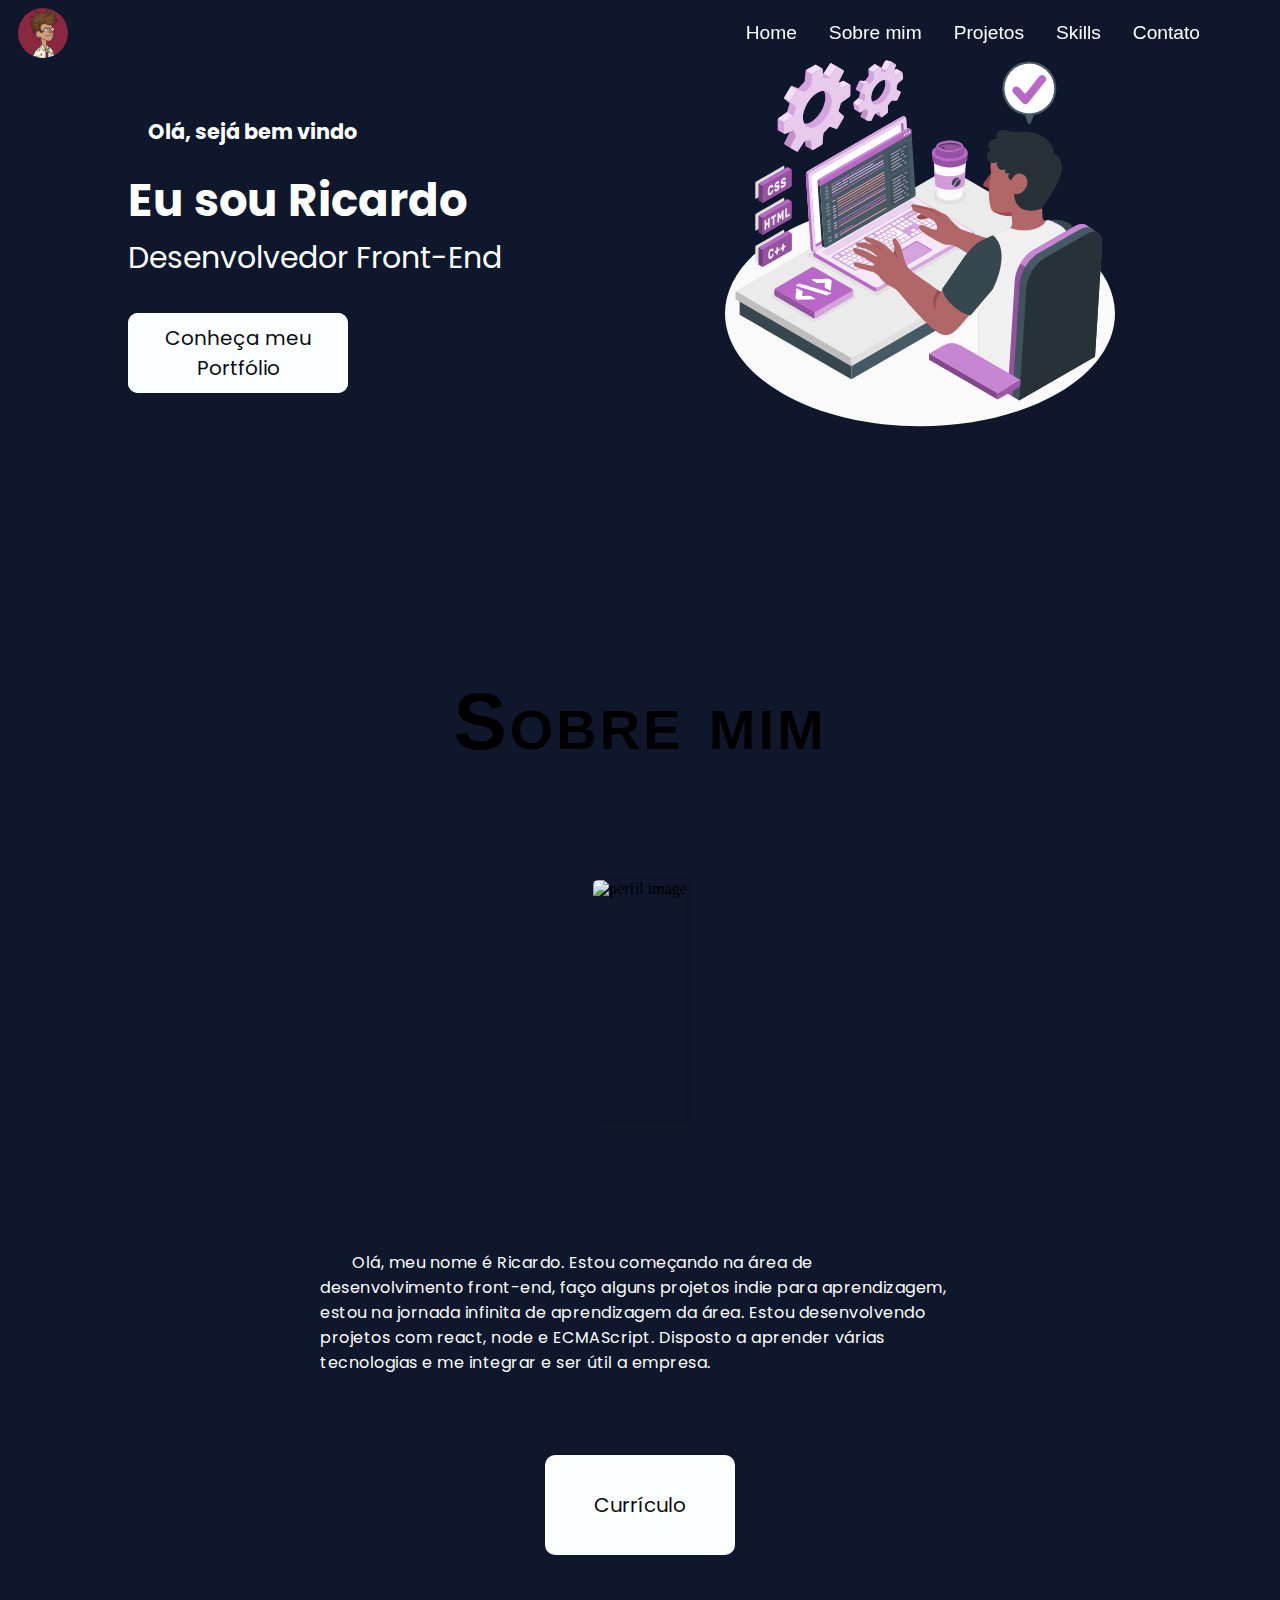
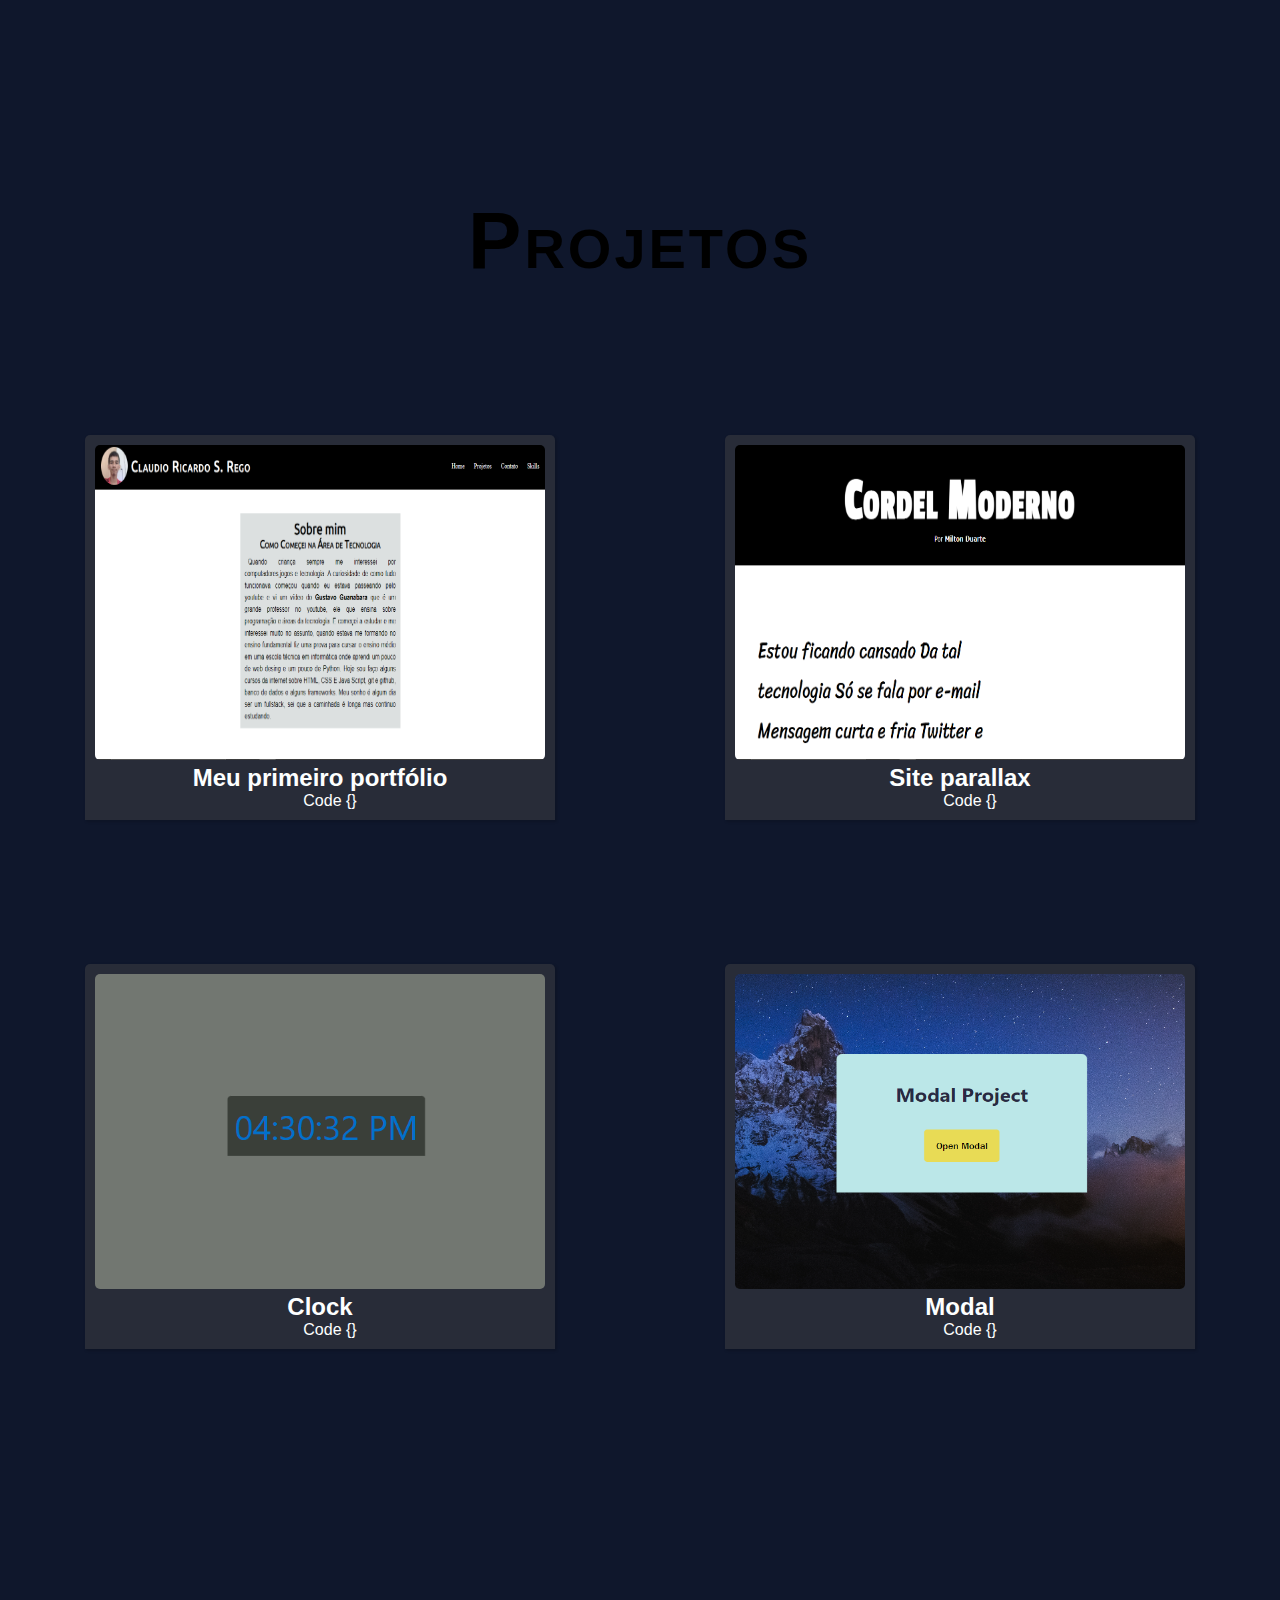
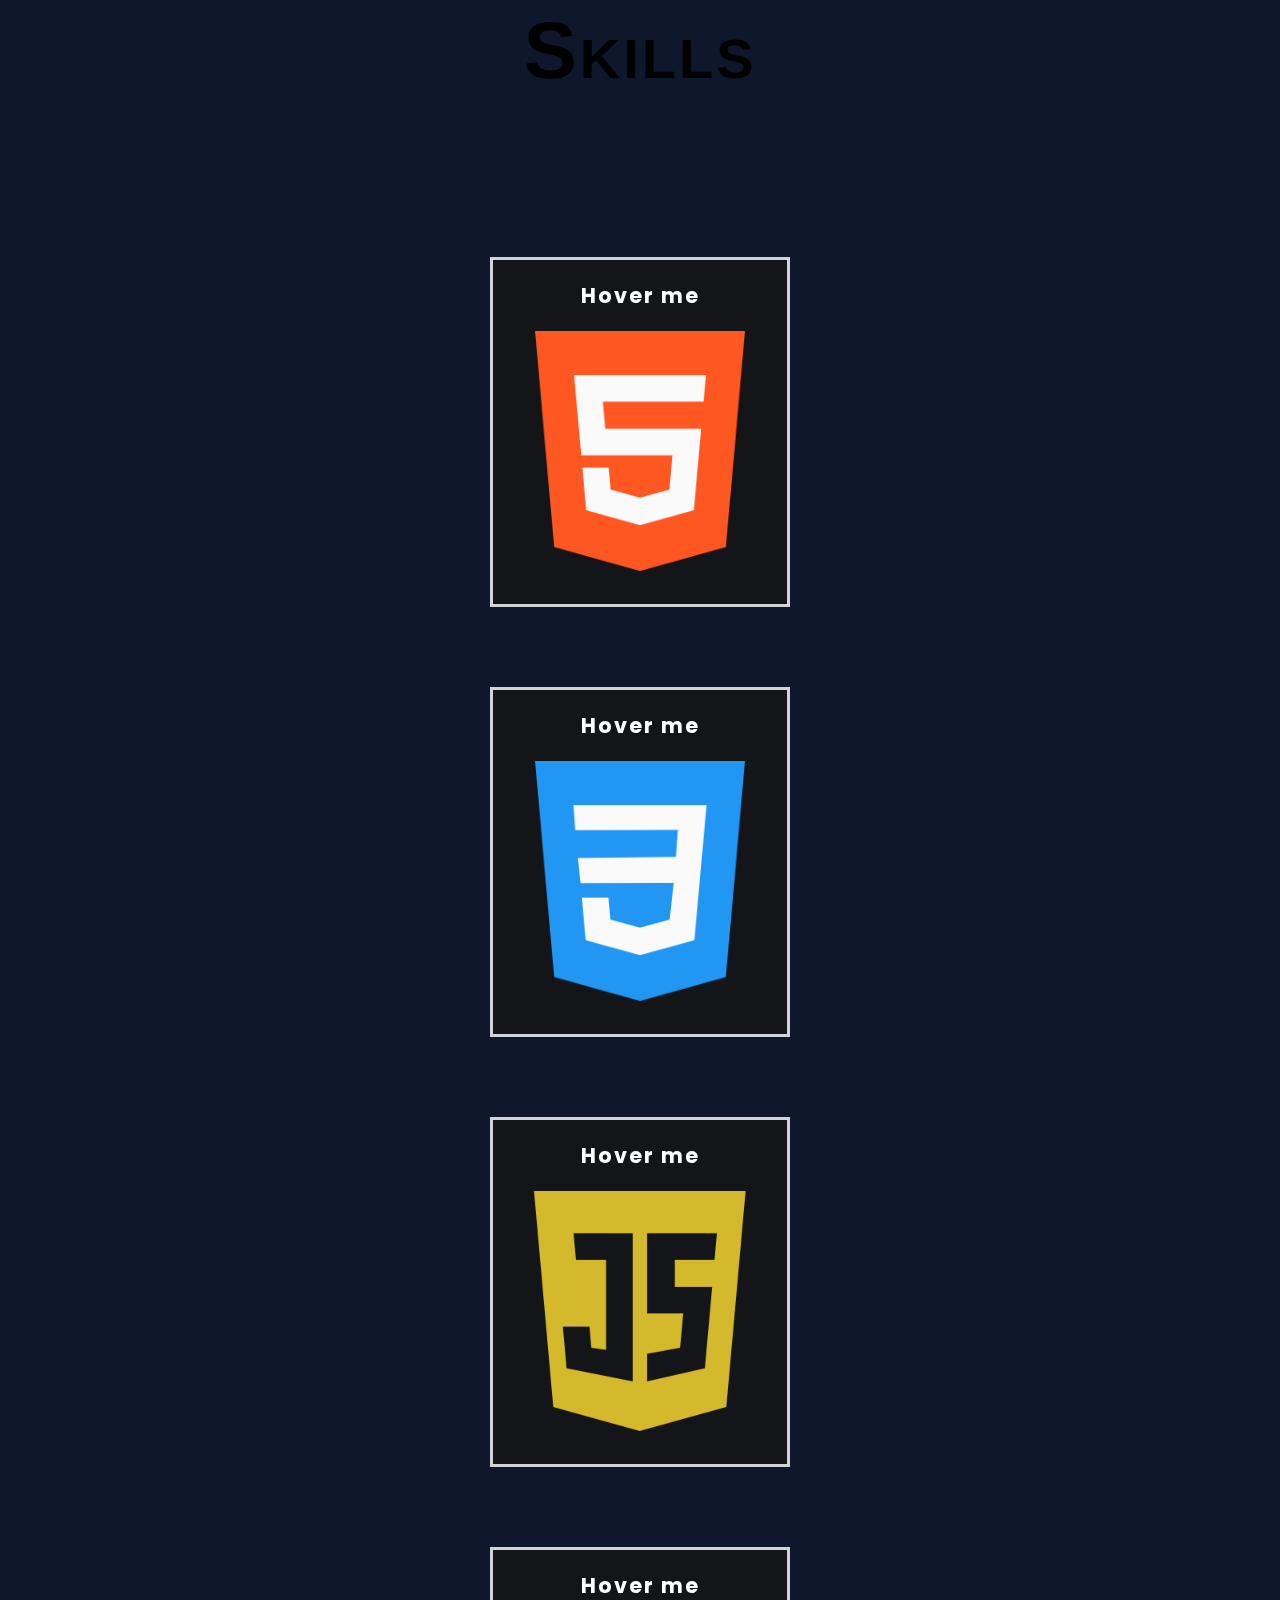
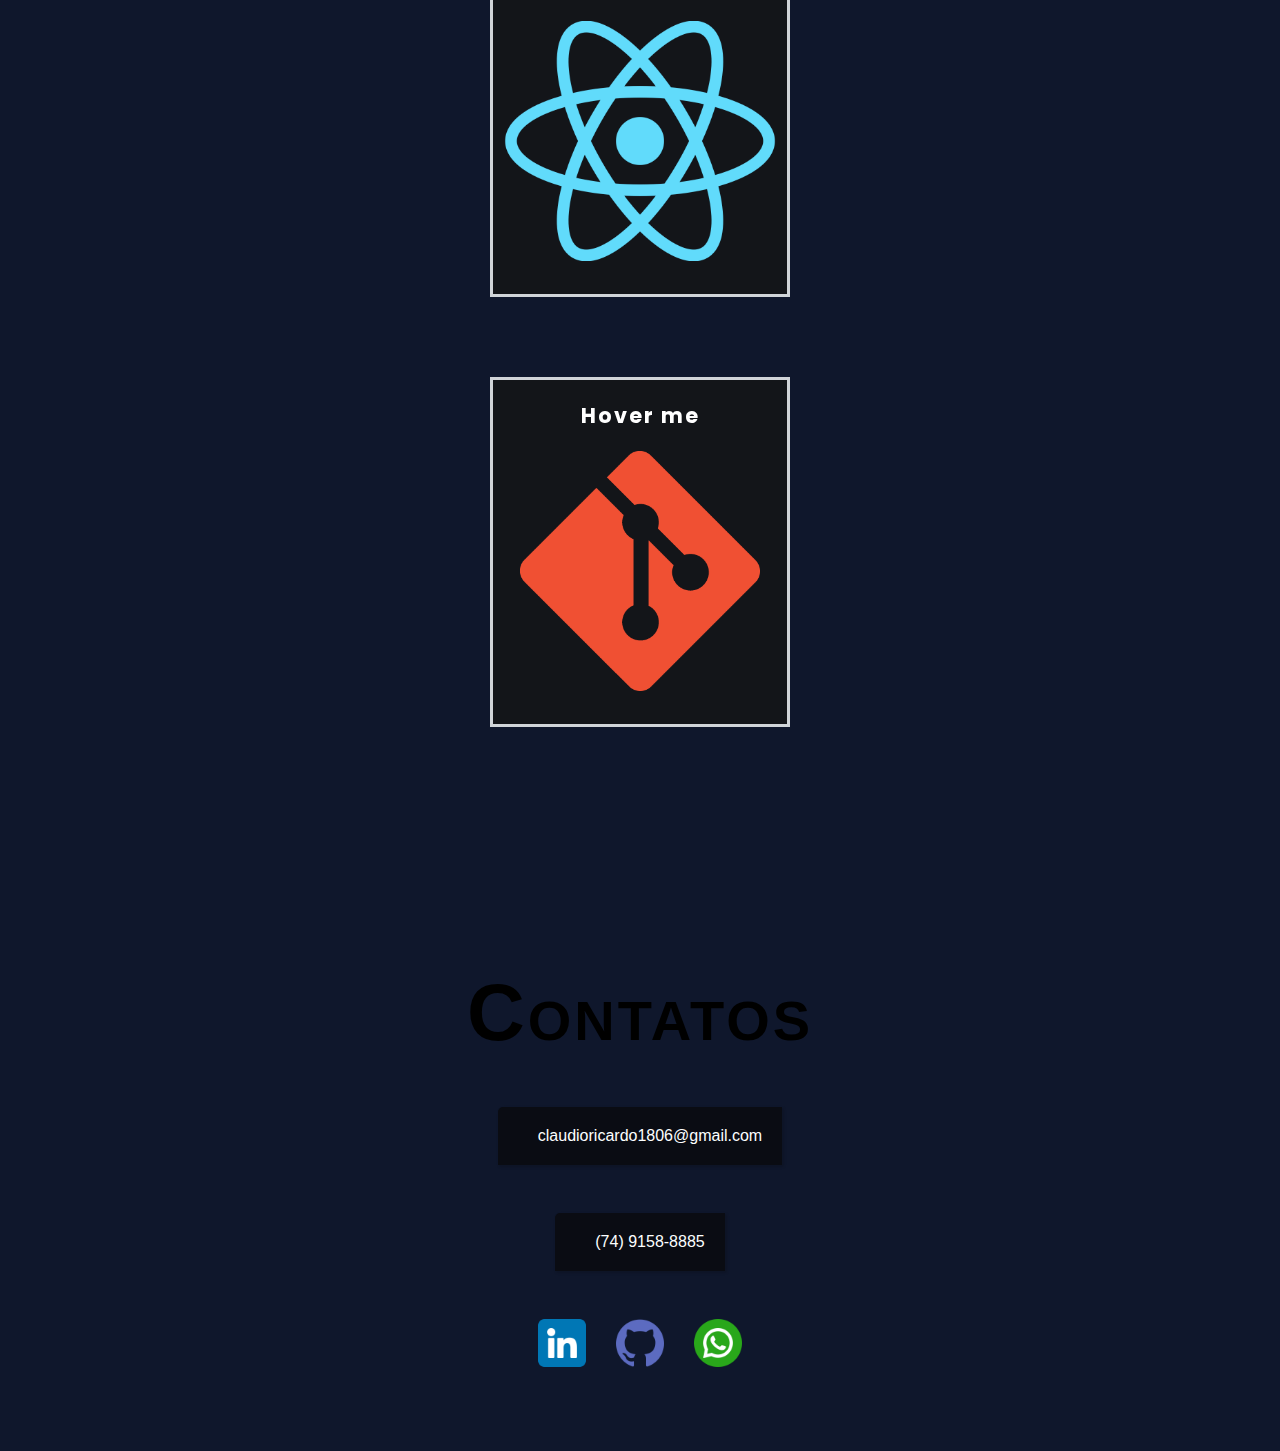
==== commit 256580e1: "adicionando projetos" ====
--- a/index.html
+++ b/index.html
@@ -54,7 +54,7 @@
         </p>
       </div>
       <div class="resume">
-        <a href="/document/Currículo Claudio Ricardo.pdf"><button>Currículo</button></a>
+        <a href="document/Currículo Claudio Ricardo.pdf"><button>Currículo</button></a>
       </div>
     </section>
 
@@ -62,19 +62,24 @@
         <h1 class="title-word title-word-2 default-h1">Projetos</h1>
         <div class="container">
             <div class="div-projects">
-                <img src="img/port01.png" alt="Loren Image">
+                <img src="img/port01.png" alt="Portfolio Image">
                 <h2>Meu primeiro portfólio</h2>
                 <a target="_blank" href="https://github.com/riclou/portfolio"><i class="fa-solid fa-link"></i>Code {}</a>
             </div>
             <div class="div-projects">
-                <img src="img/parallax-project.png" alt="Loren Image">
+                <img src="img/parallax-project.png" alt="parallax Image">
                 <h2>Site parallax</h2>
                 <a target="_blank" href="https://github.com/riclou/Parallax-Project"><i class="fa-solid fa-link"></i>Code {}</a>
             </div>
             <div class="div-projects">
-                <img src="img/lorenimg.jpg" alt="Loren Image">
-                <h2>loren</h2>
-                <a target="_blank" href="https://www.lipsum.com/"><i class="fa-solid fa-link"></i>Code {}</a>
+                <img src="img/clock.png" alt="Clock Image">
+                <h2>Clock</h2>
+                <a target="_blank" href="https://github.com/riclou/Clock"><i class="fa-solid fa-link"></i>Code {}</a>
+            </div>
+            <div class="div-projects">
+                <img src="img/modal.png" alt="Modal Image">
+                <h2>Modal</h2>
+                <a target="_blank" href="https://github.com/riclou/Modal-project"><i class="fa-solid fa-link"></i>Code {}</a>
             </div>
         </div>
     </section>
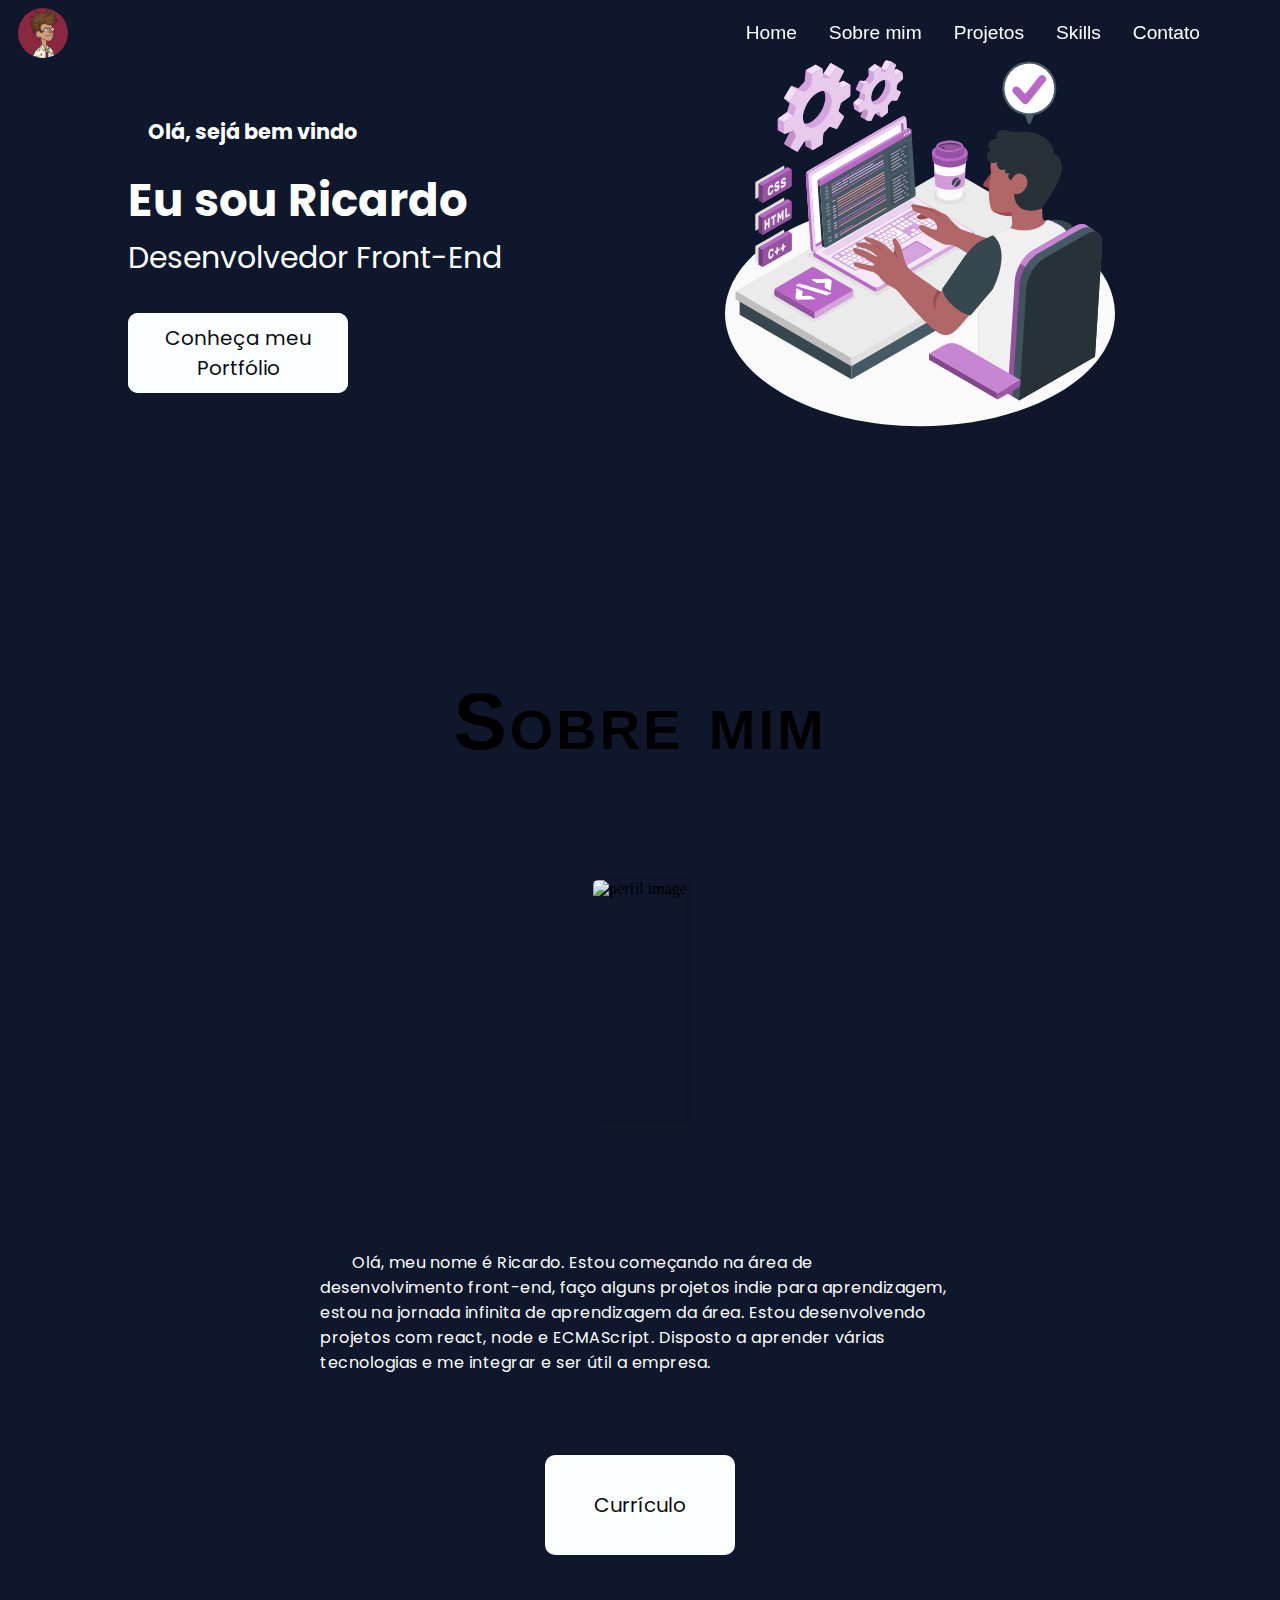
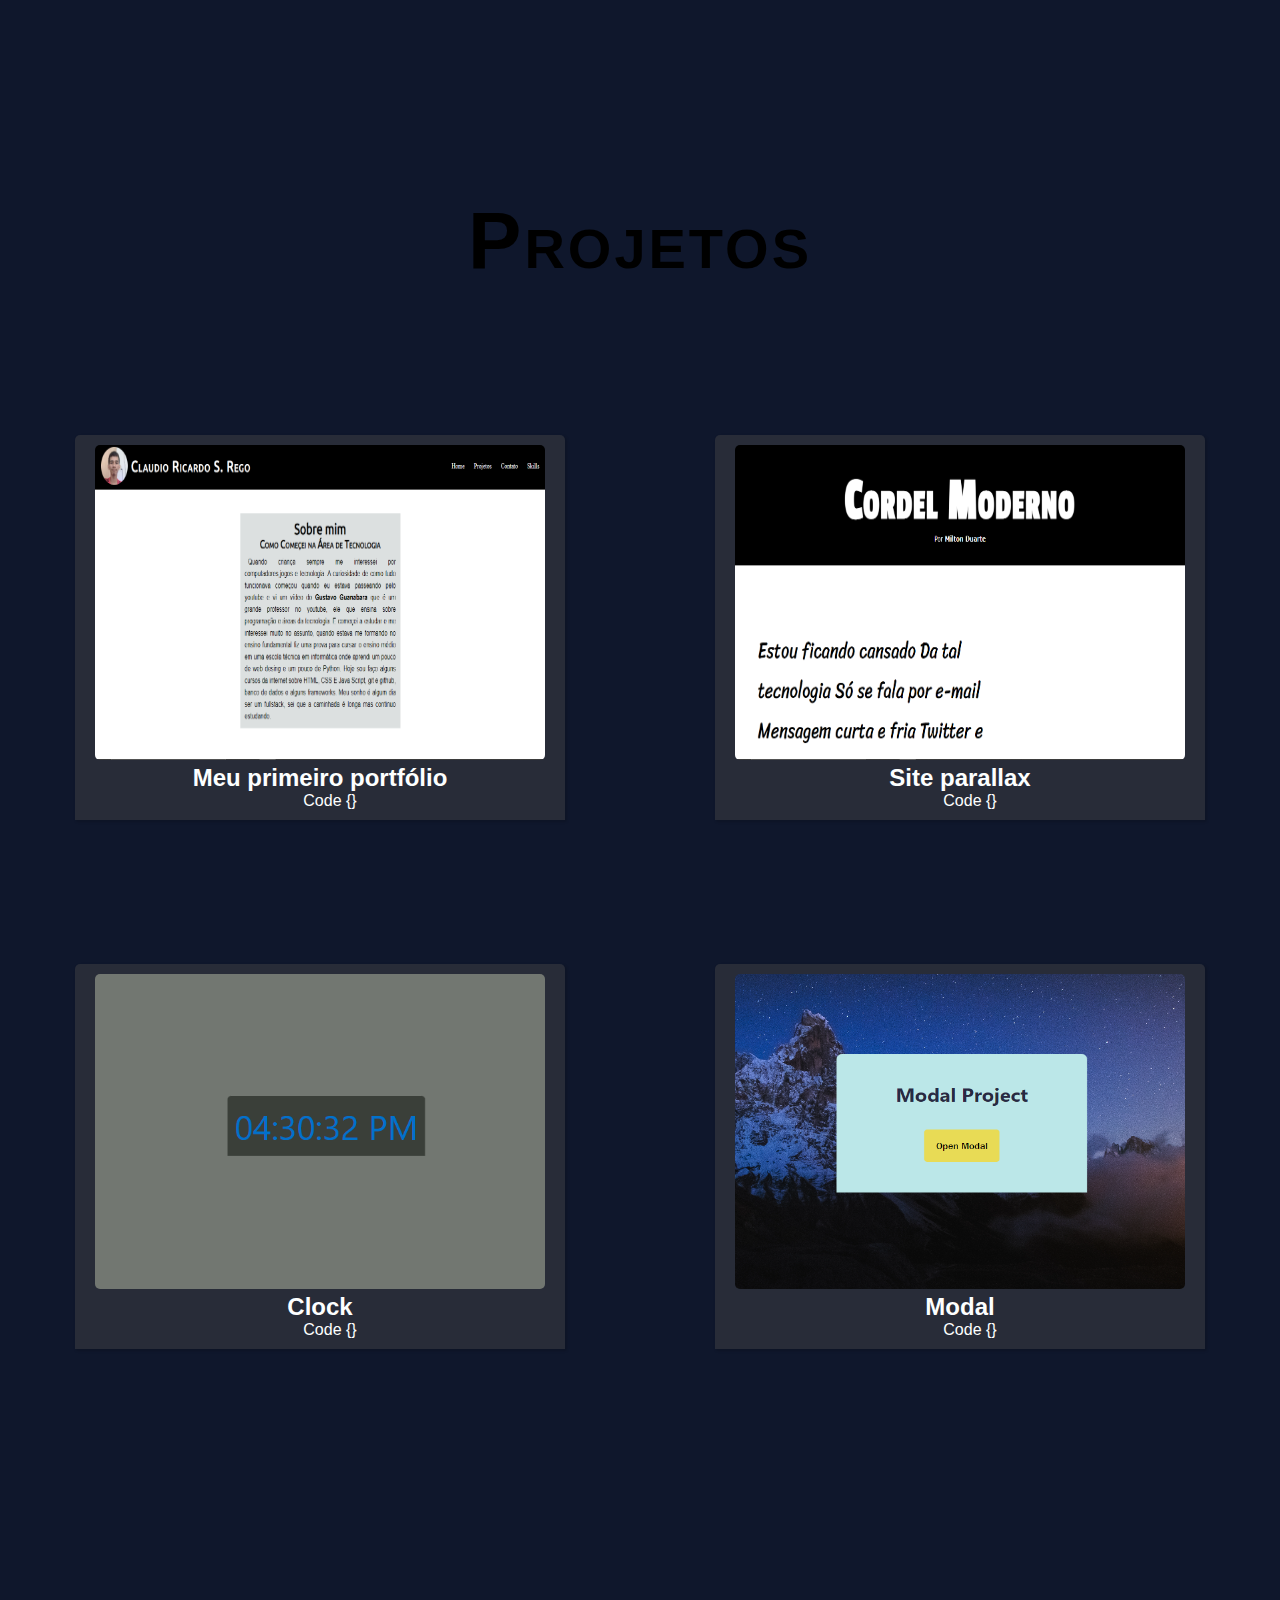
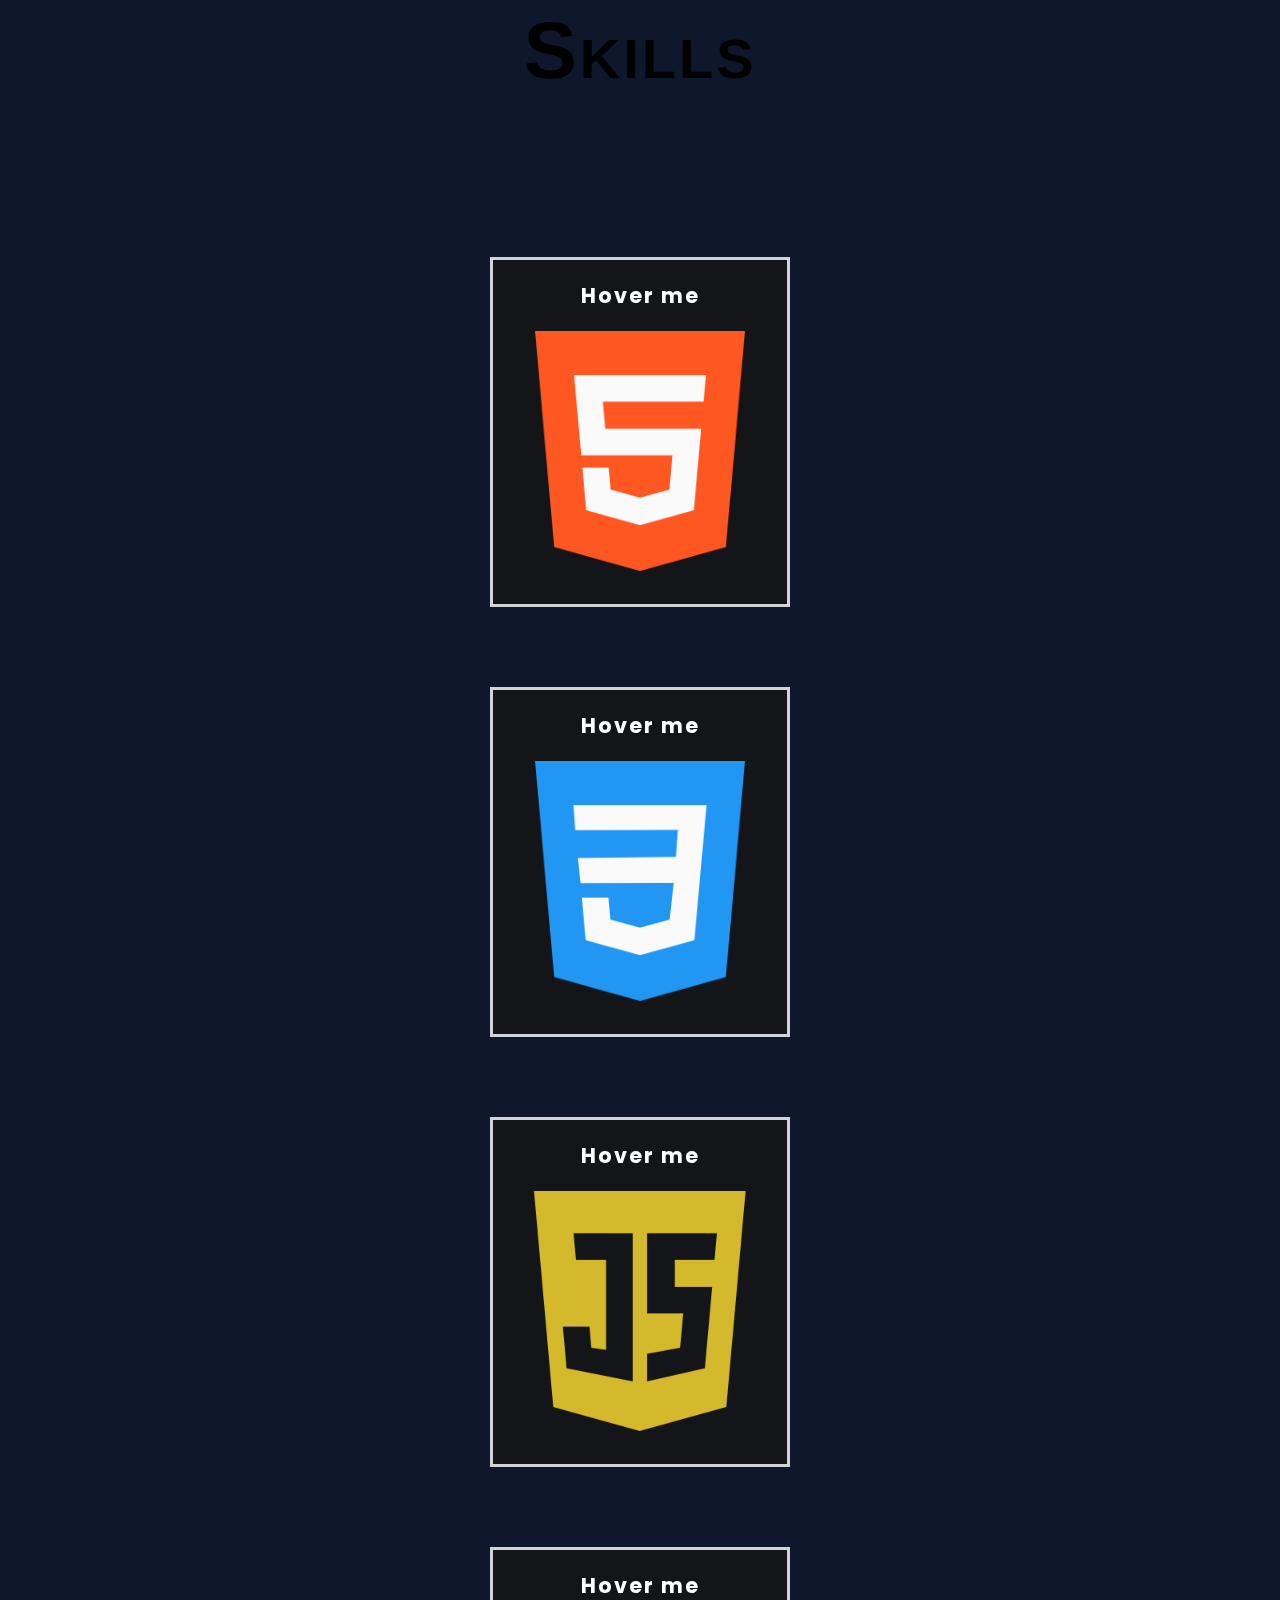
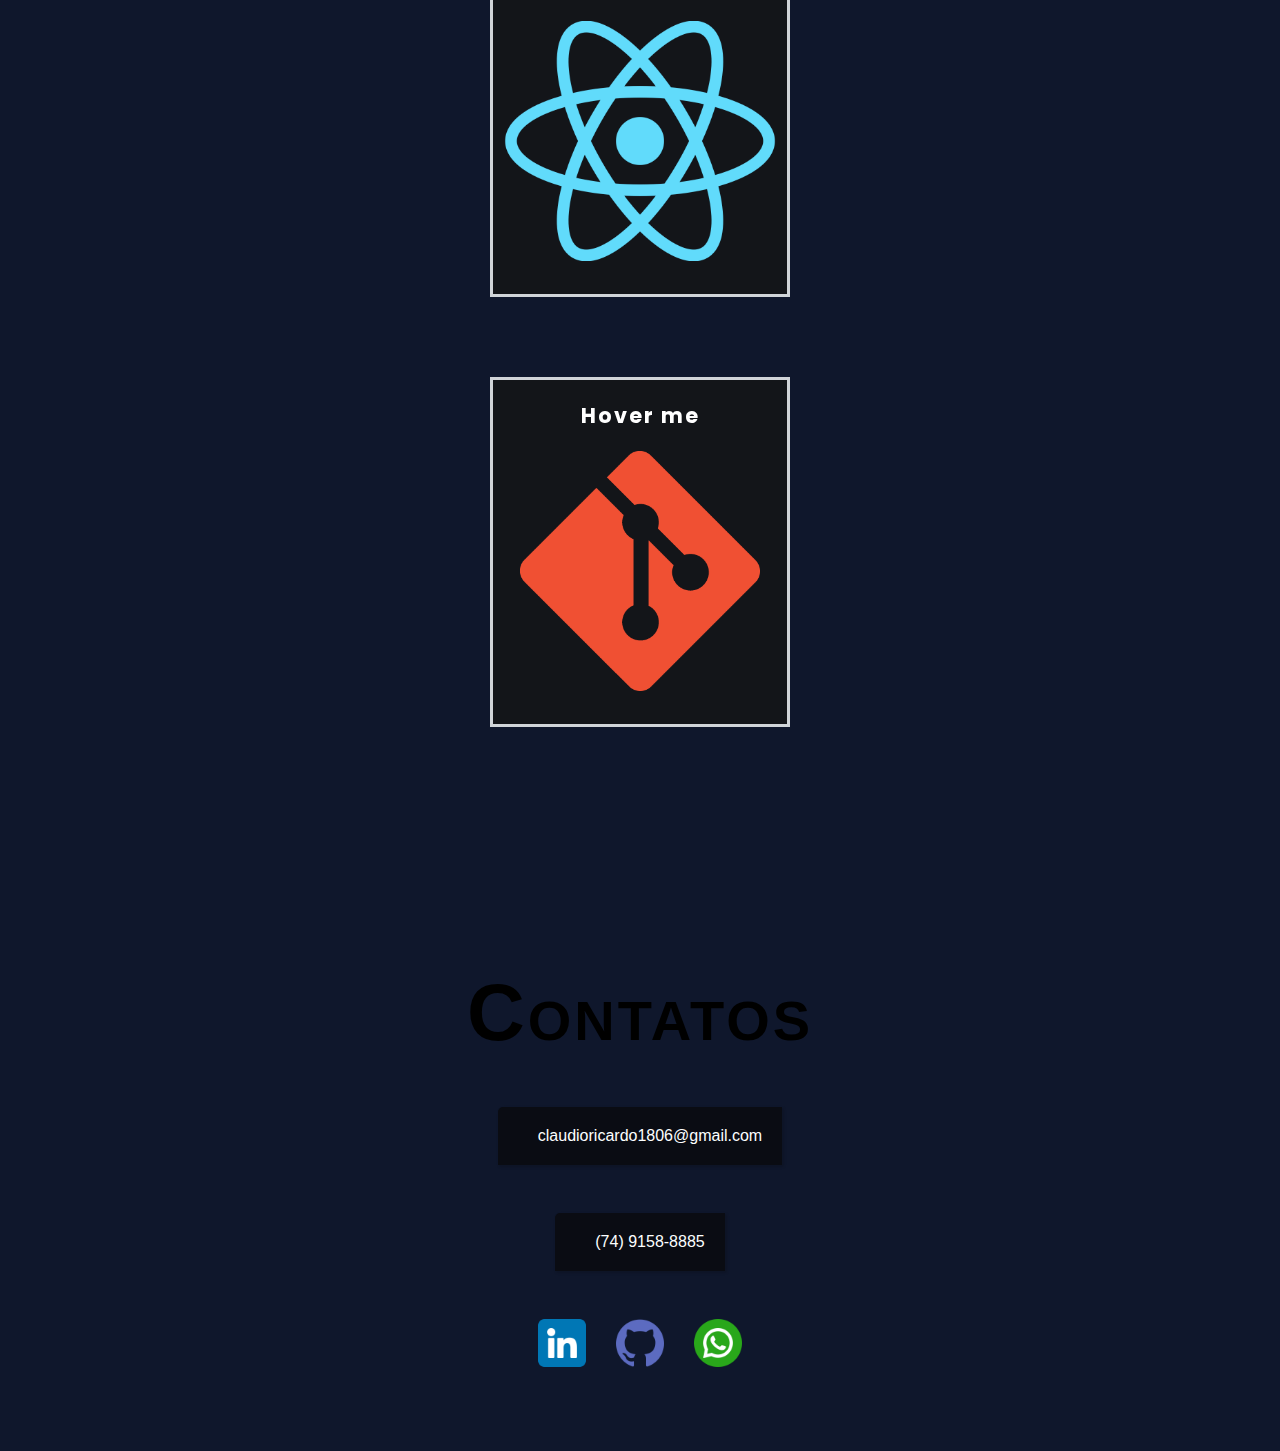
==== commit ba64dba5: "links para o deploy" ====
--- a/index.html
+++ b/index.html
@@ -62,22 +62,22 @@
         <h1 class="title-word title-word-2 default-h1">Projetos</h1>
         <div class="container">
             <div class="div-projects">
-                <img src="img/port01.png" alt="Portfolio Image">
+                <a target="_blank" href="http://portfolio-riclou.vercel.app/"><img src="img/port01.png" alt="Portfolio Image"></a>
                 <h2>Meu primeiro portfólio</h2>
-                <a target="_blank" href="https://github.com/riclou/portfolio"><i class="fa-solid fa-link"></i>Code {}</a>
+                <a  target="_blank" href="https://github.com/riclou/portfolio"><i class="fa-solid fa-link"></i>Code {}</a>
             </div>
             <div class="div-projects">
-                <img src="img/parallax-project.png" alt="parallax Image">
+                <a target="_blank" href="http://parallax-project.vercel.app/"><img src="img/parallax-project.png" alt="parallax Image"></a>
                 <h2>Site parallax</h2>
                 <a target="_blank" href="https://github.com/riclou/Parallax-Project"><i class="fa-solid fa-link"></i>Code {}</a>
             </div>
             <div class="div-projects">
-                <img src="img/clock.png" alt="Clock Image">
+                <a target="_blank" href="http://clock-riclou.vercel.app/"><img src="img/clock.png" alt="Clock Image"></a>
                 <h2>Clock</h2>
                 <a target="_blank" href="https://github.com/riclou/Clock"><i class="fa-solid fa-link"></i>Code {}</a>
             </div>
             <div class="div-projects">
-                <img src="img/modal.png" alt="Modal Image">
+                <a target="_blank" href="http://modal-project-black.vercel.app/"><img src="img/modal.png" alt="Modal Image"></a>
                 <h2>Modal</h2>
                 <a target="_blank" href="https://github.com/riclou/Modal-project"><i class="fa-solid fa-link"></i>Code {}</a>
             </div>
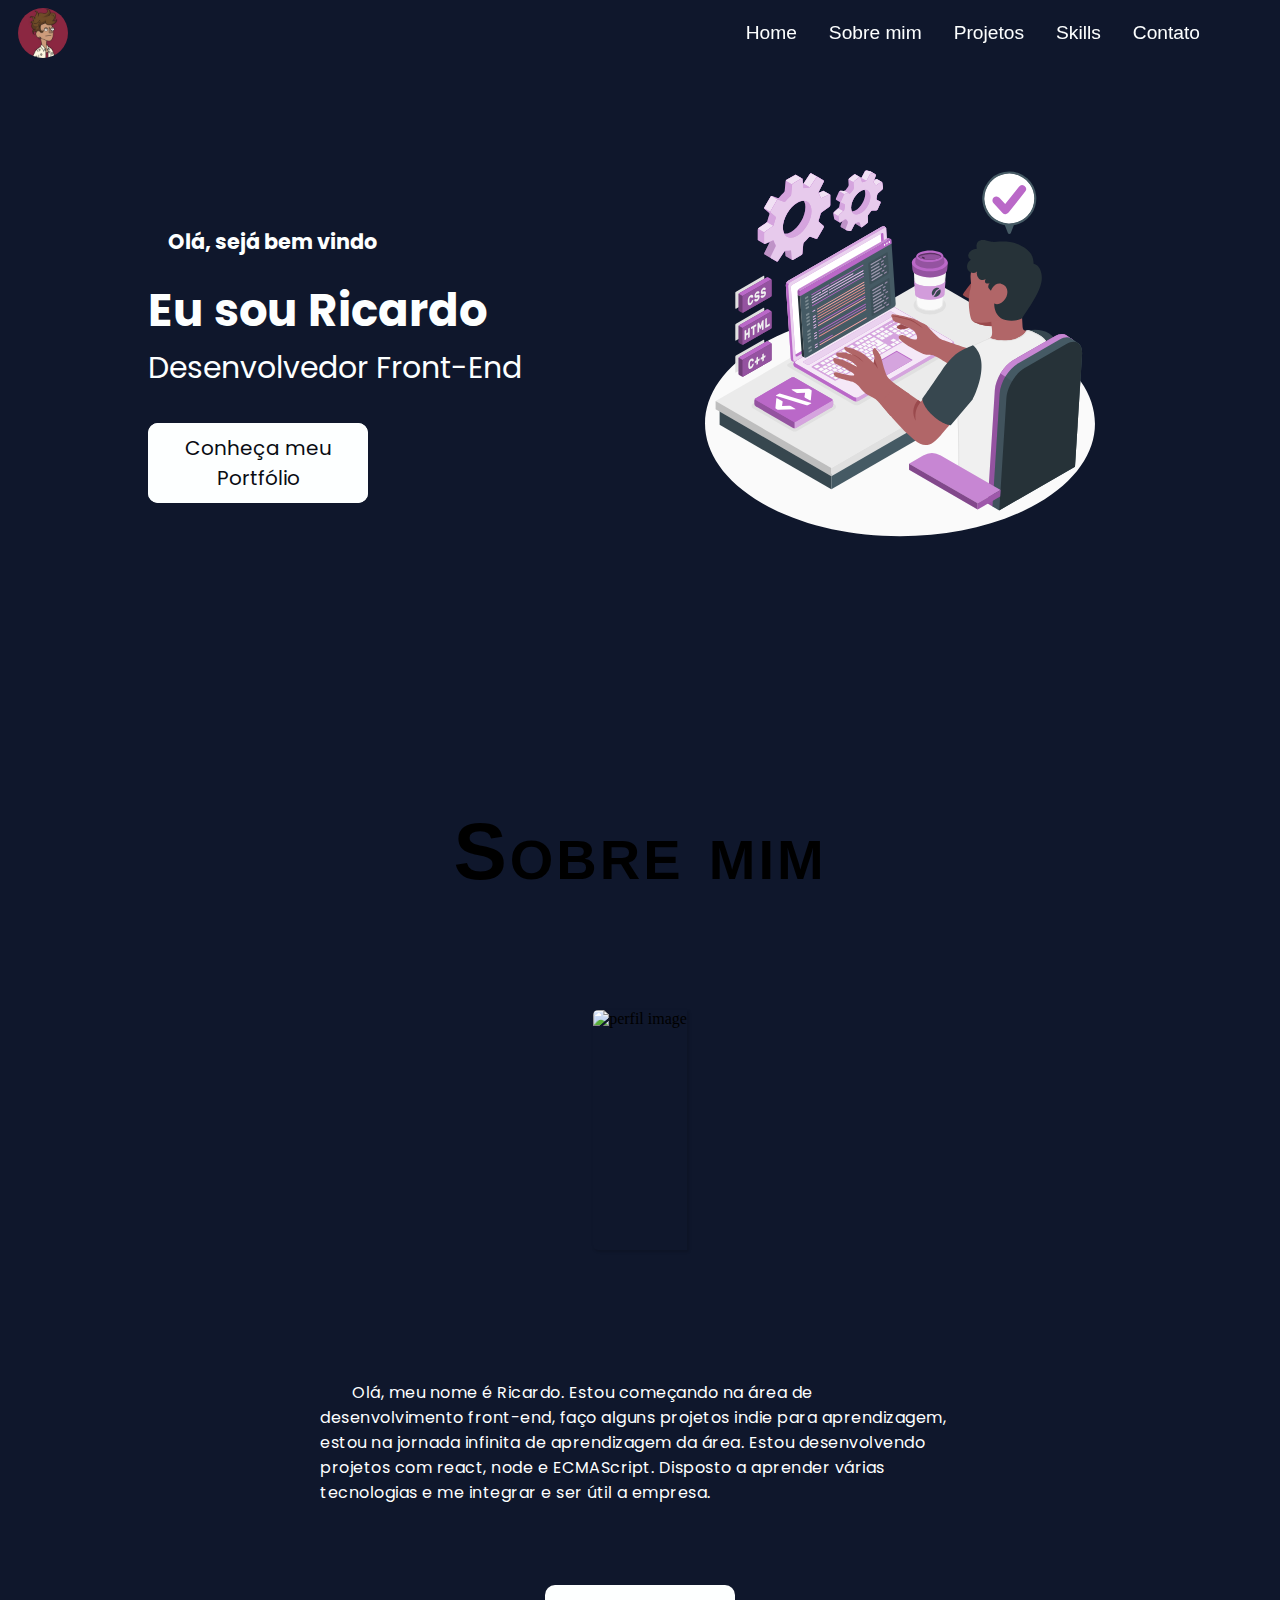
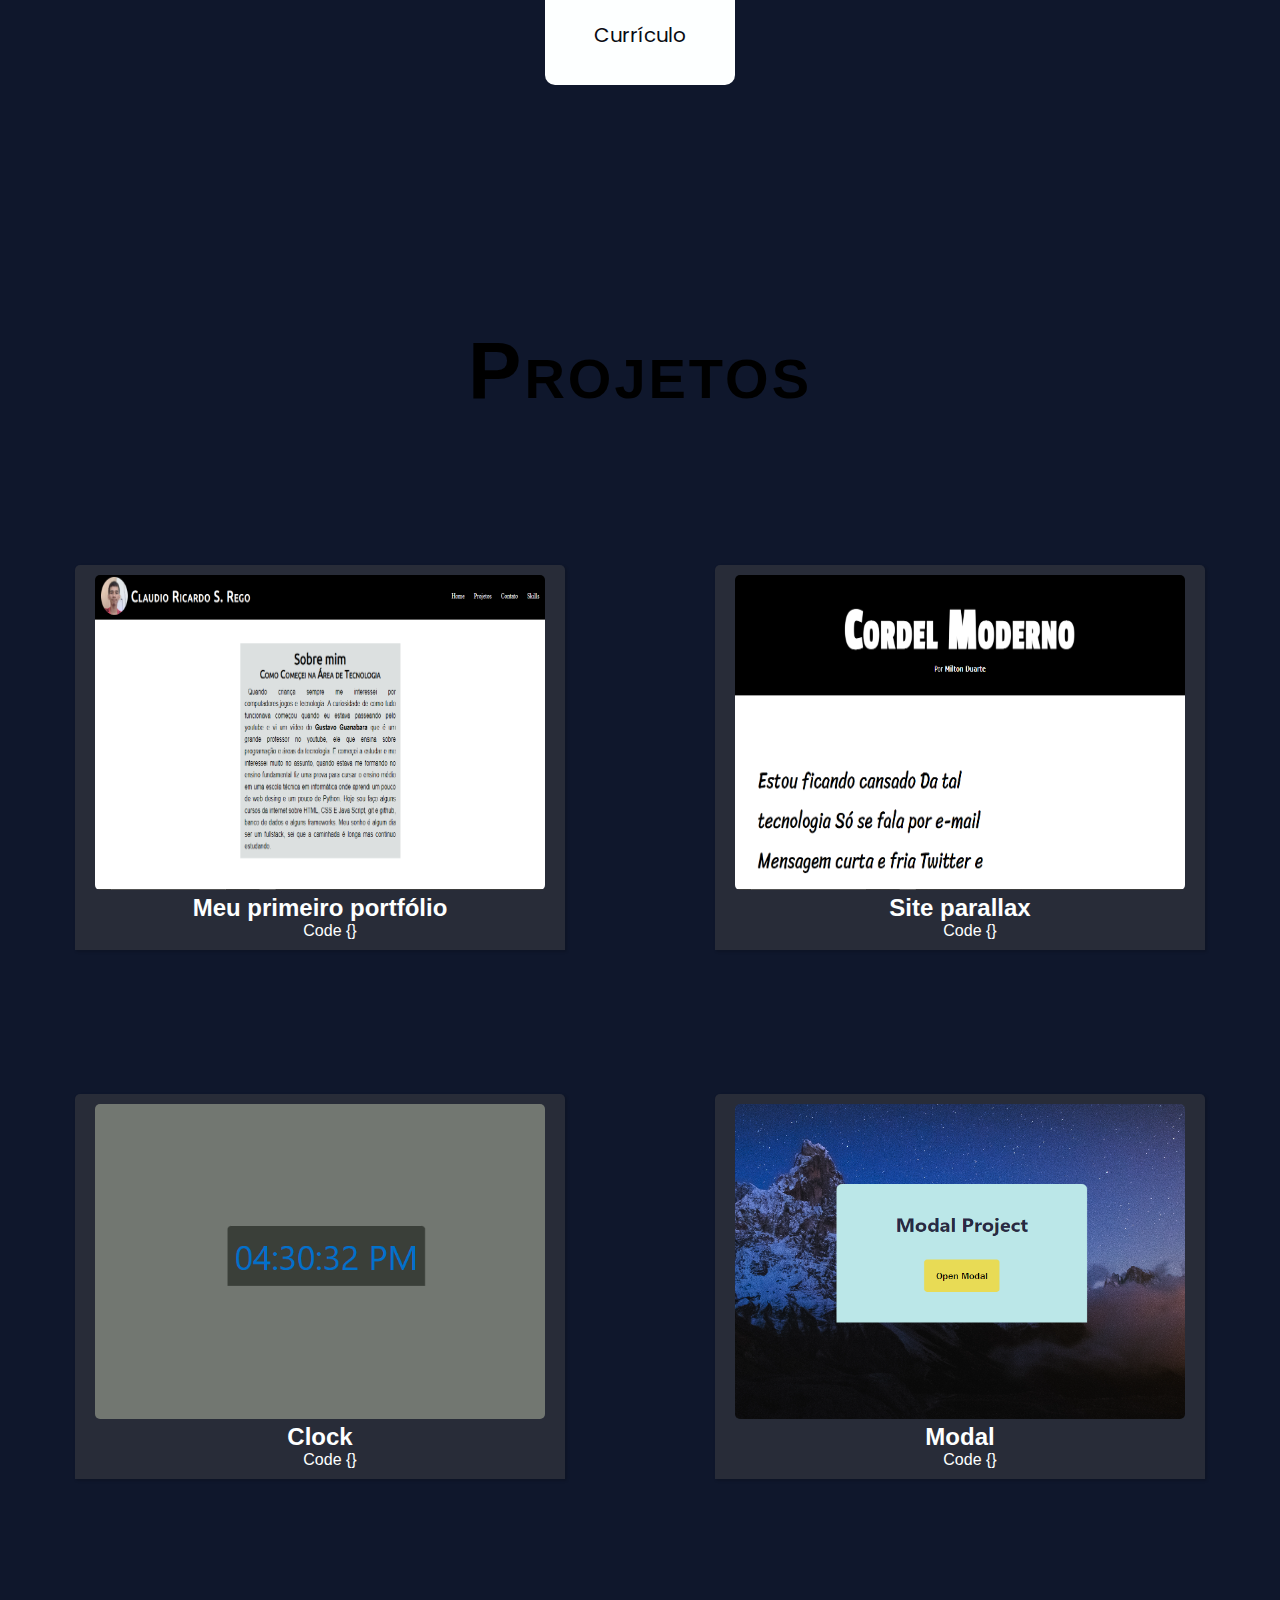
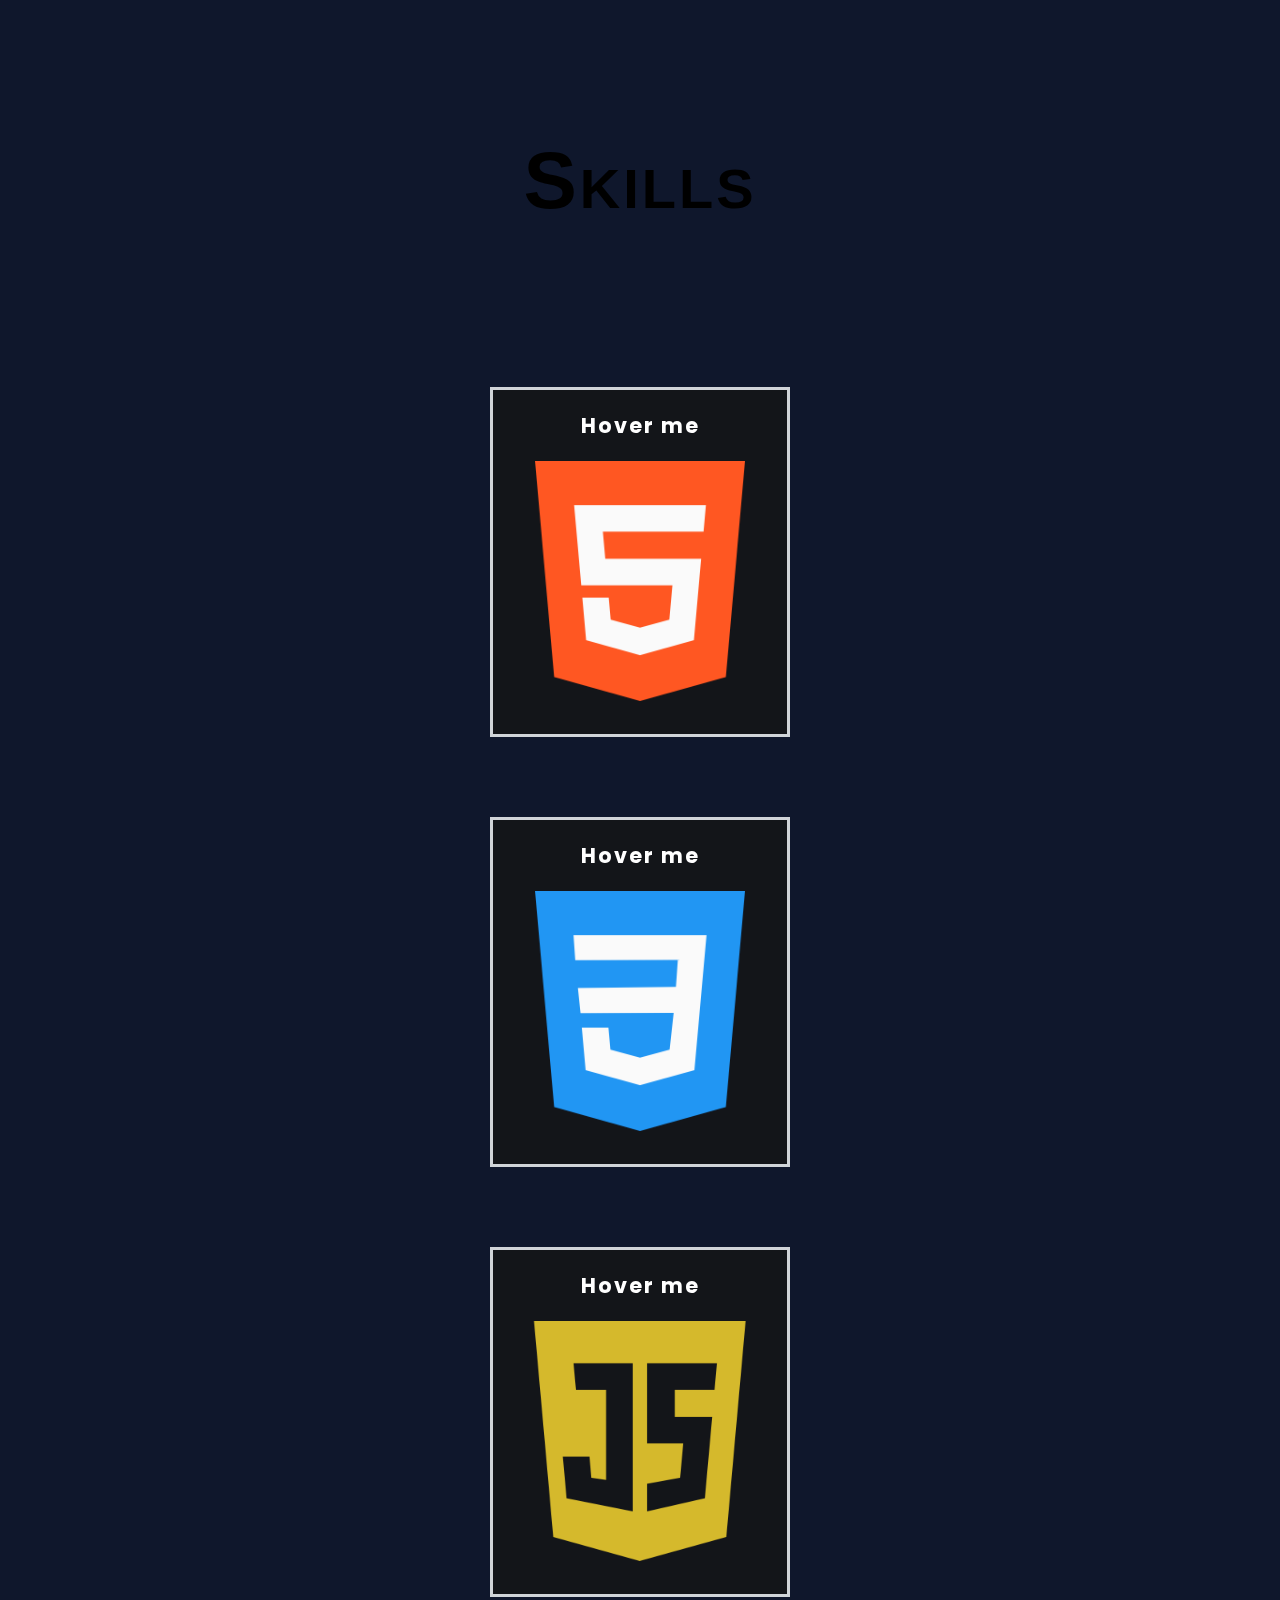
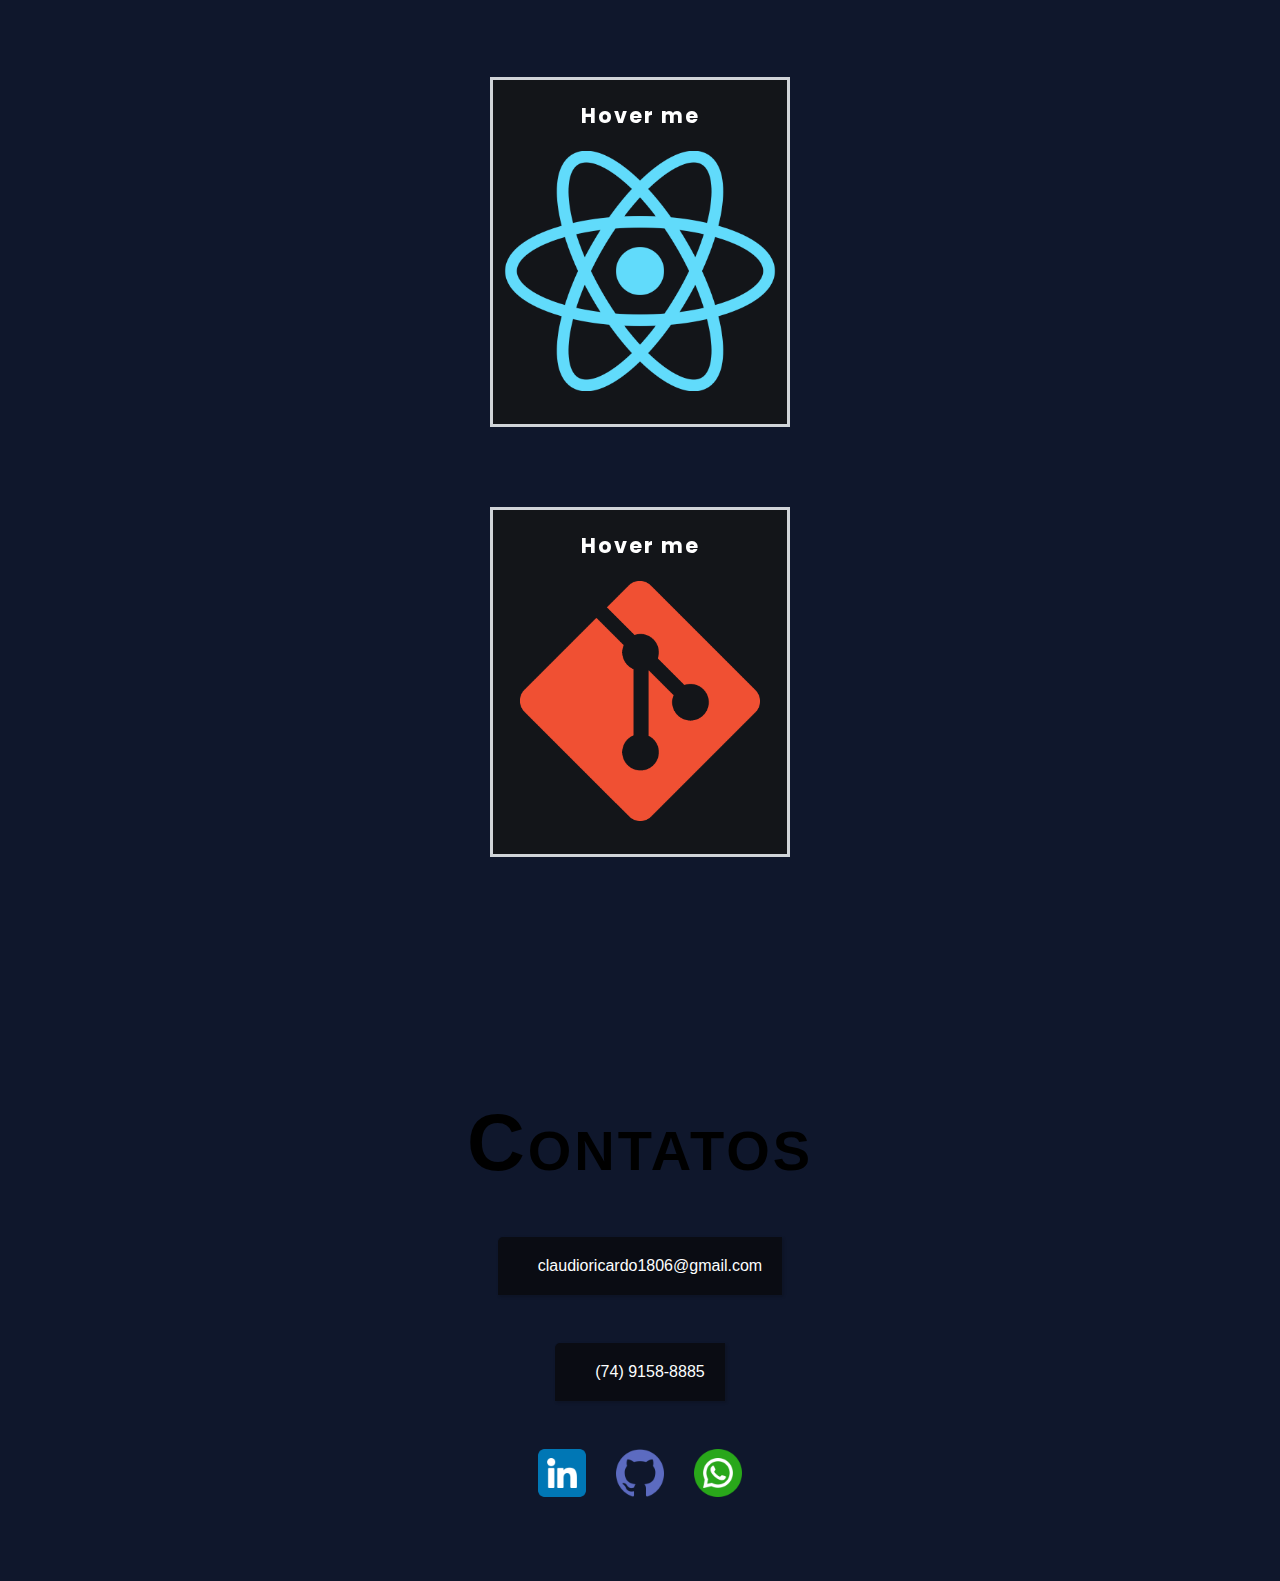
==== commit 3be2f84a: "arrumando o header" ====
--- a/index.html
+++ b/index.html
@@ -30,7 +30,7 @@
     </nav>
     </header>
 
-    <section class="main">
+    <section class="main content">
         <div class="hello">
             <h1 class="title-word title-word-1">Olá, sejá bem vindo</h1>
             <h2 class="title-word title-word-2">Eu sou Ricardo</h2>
--- a/style.css
+++ b/style.css
@@ -47,6 +47,17 @@
   position: fixed;
   top: 0;
   width: 100%;
+}
+.content {
+  padding: 20px;
+}
+.sticky {
+  position: fixed;
+  top: 0;
+  width: 100%
+}
+.sticky + .content {
+  padding-top: 110px;
 }
 .light{
 display: flex;
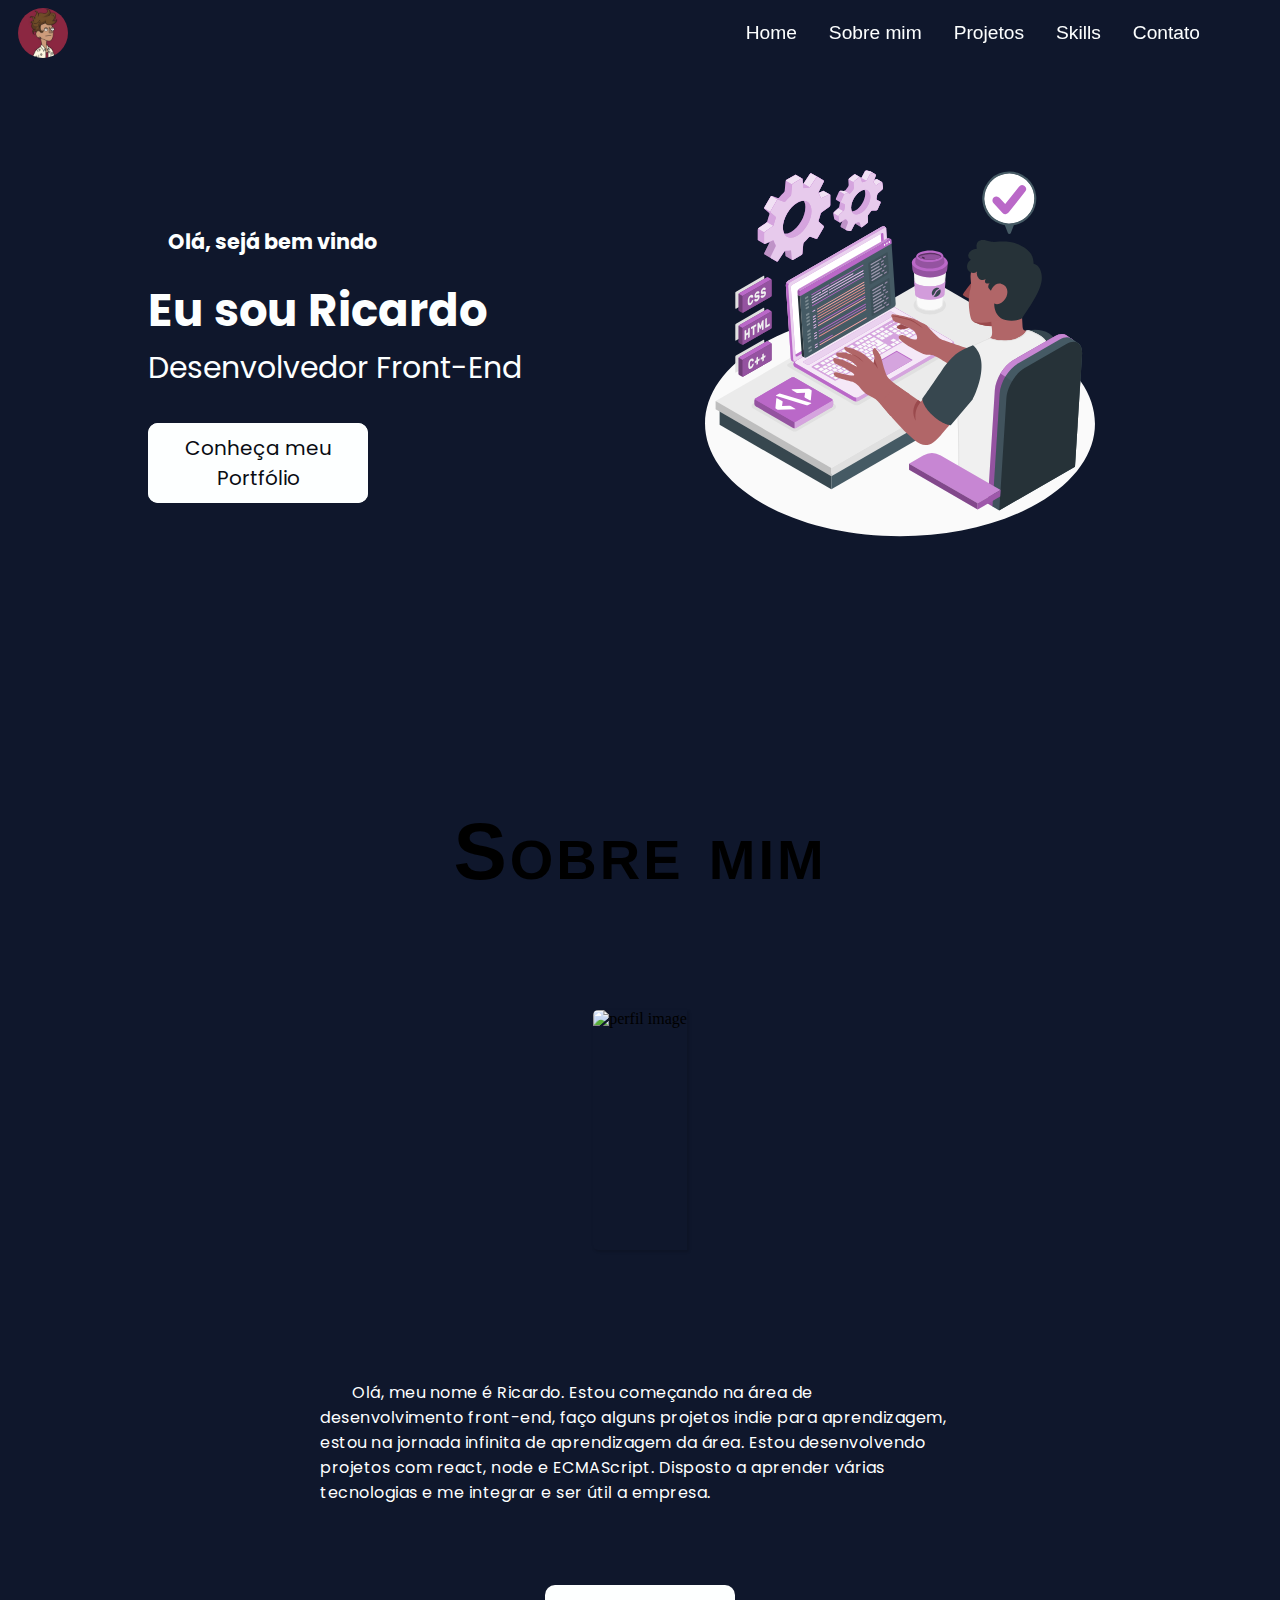
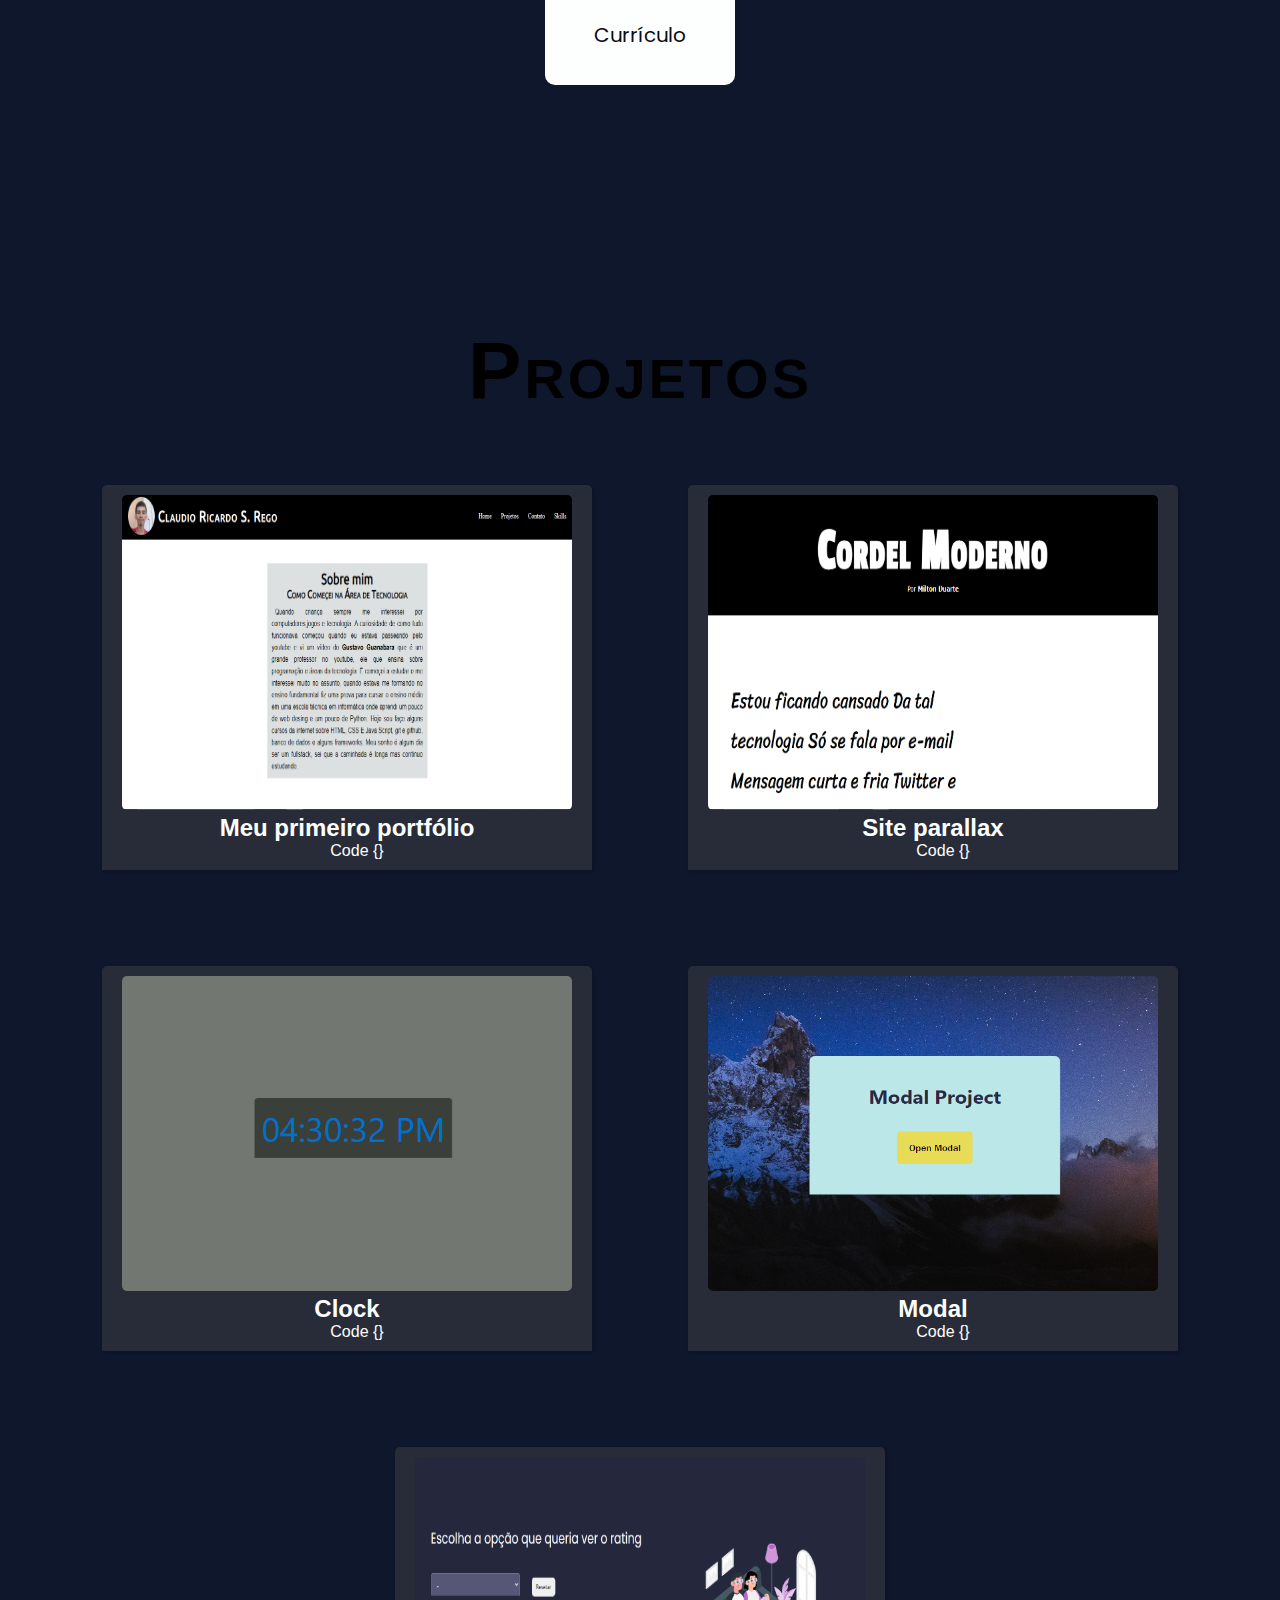
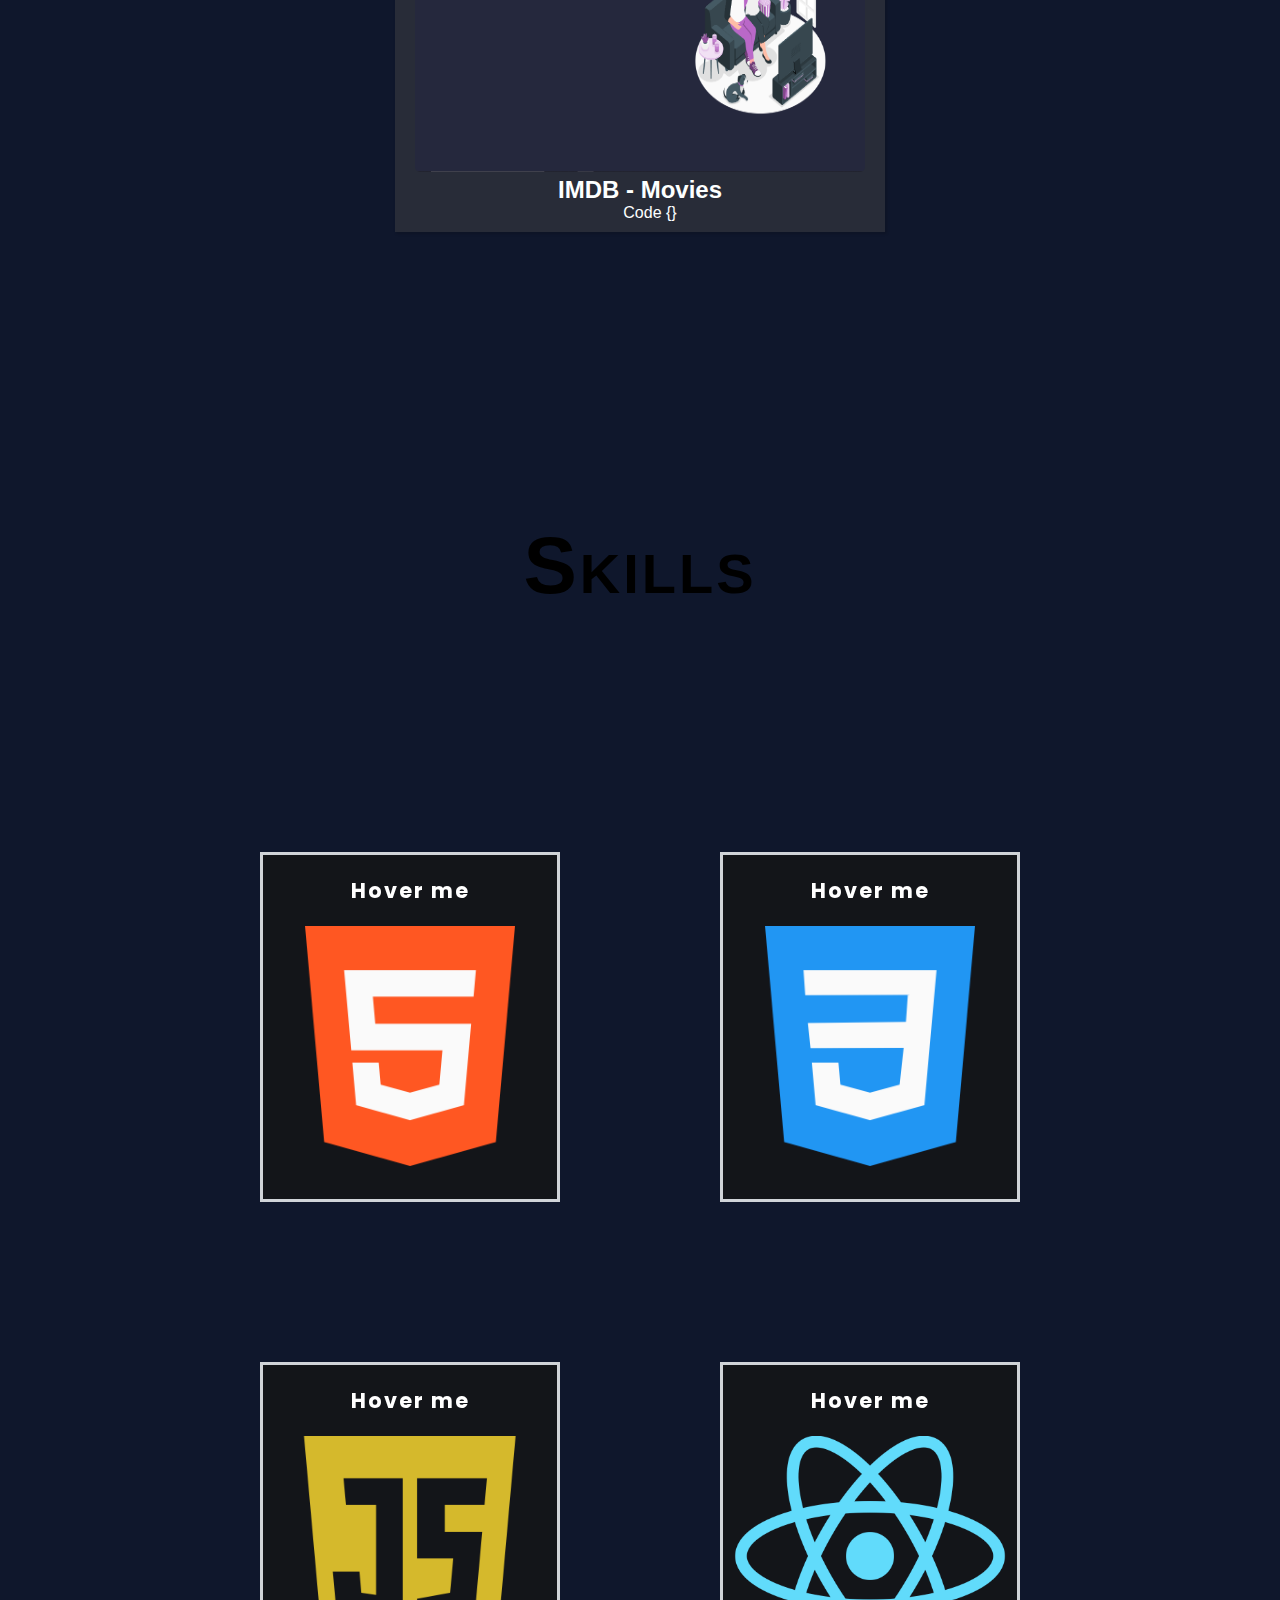
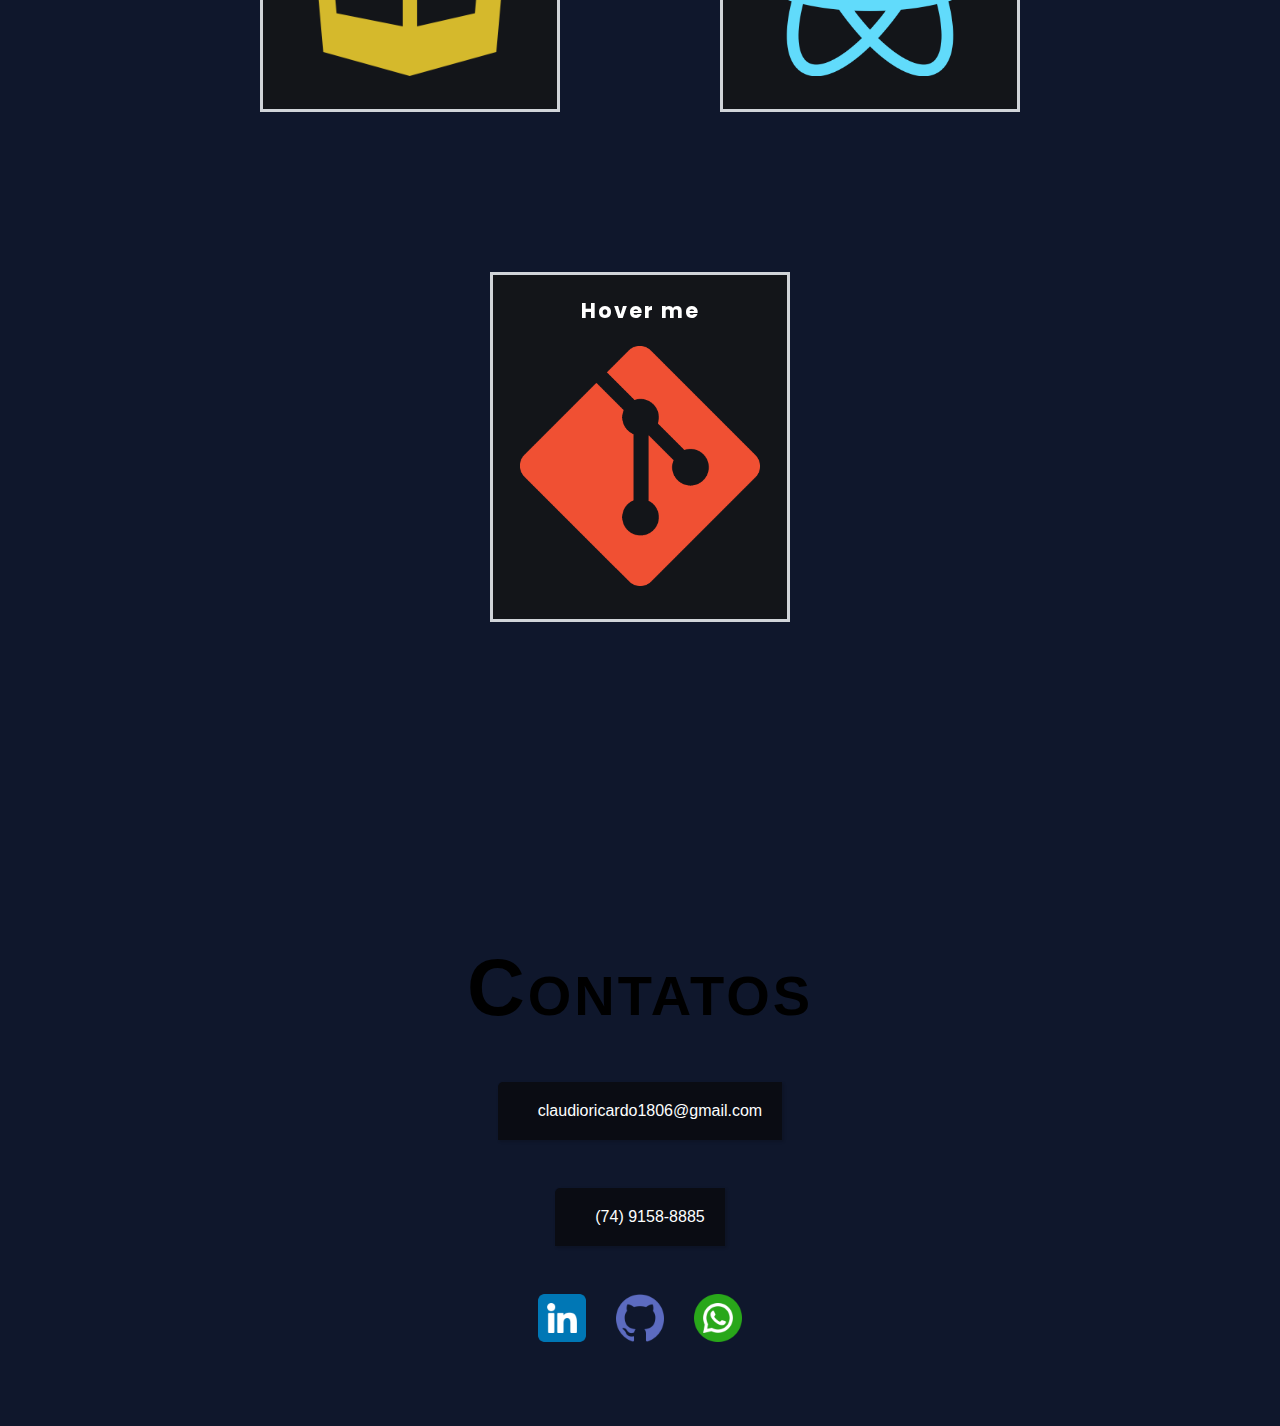
==== commit 22cc3633: "adicionando projetos e resolvendo css" ====
--- a/index.html
+++ b/index.html
@@ -5,7 +5,7 @@
     <meta http-equiv="X-UA-Compatible" content="IE=edge">
     <meta name="viewport" content="width=device-width, initial-scale=1.0">
     <script src="https://kit.fontawesome.com/d349635840.js" crossorigin="anonymous"></script>
-    <link rel="stylesheet" href="parallax.css">
+    <link rel="stylesheet" href="style.css">
     <title>Portfolio</title>
 </head>
 <link rel="stylesheet" href="style.css">
@@ -21,11 +21,11 @@
             <span id="hamburger"></span>
         </button>
         <ul id="menu">
-            <li><a href="#body">Home</a></li>
-            <li><a href="#about-me">Sobre mim</a></li>
-            <li><a href="#projects">Projetos</a></li>
-            <li><a href="#skills">Skills</a></li>
-            <li><a href="#contacts">Contato</a></li>
+            <li><a class="itens" href="#body">Home</a></li>
+            <li><a class="itens" href="#about-me">Sobre mim</a></li>
+            <li><a class="itens" class="itens"a href="#projects">Projetos</a></li>
+            <li><a class="itens" href="#skills">Skills</a></li>
+            <li><a class="itens" href="#contacts">Contato</a></li>
         </ul>
     </nav>
     </header>
@@ -62,93 +62,97 @@
         <h1 class="title-word title-word-2 default-h1">Projetos</h1>
         <div class="container">
             <div class="div-projects">
-                <a target="_blank" href="http://portfolio-riclou.vercel.app/"><img src="img/port01.png" alt="Portfolio Image"></a>
+                <a target="_blank" href="http://portfolio-riclou.vercel.app/"><img class="proj-img" src="img/port01.png" alt="Portfolio Image"></a>
                 <h2>Meu primeiro portfólio</h2>
                 <a  target="_blank" href="https://github.com/riclou/portfolio"><i class="fa-solid fa-link"></i>Code {}</a>
             </div>
             <div class="div-projects">
-                <a target="_blank" href="http://parallax-project.vercel.app/"><img src="img/parallax-project.png" alt="parallax Image"></a>
+                <a target="_blank" href="http://parallax-project.vercel.app/"><img class="proj-img" src="img/parallax-project.png" alt="parallax Image"></a>
                 <h2>Site parallax</h2>
                 <a target="_blank" href="https://github.com/riclou/Parallax-Project"><i class="fa-solid fa-link"></i>Code {}</a>
             </div>
             <div class="div-projects">
-                <a target="_blank" href="http://clock-riclou.vercel.app/"><img src="img/clock.png" alt="Clock Image"></a>
+                <a target="_blank" href="http://clock-riclou.vercel.app/"><img class="proj-img" src="img/clock.png" alt="Clock Image"></a>
                 <h2>Clock</h2>
                 <a target="_blank" href="https://github.com/riclou/Clock"><i class="fa-solid fa-link"></i>Code {}</a>
             </div>
             <div class="div-projects">
-                <a target="_blank" href="http://modal-project-black.vercel.app/"><img src="img/modal.png" alt="Modal Image"></a>
+                <a target="_blank" href="http://modal-project-black.vercel.app/"><img class="proj-img" src="img/modal.png" alt="Modal Image"></a>
                 <h2>Modal</h2>
                 <a target="_blank" href="https://github.com/riclou/Modal-project"><i class="fa-solid fa-link"></i>Code {}</a>
+            </div>
+            <div class="div-projects">
+                <a target="_blank" href="https://imdb-movies-virid.vercel.app/"><img class="proj-img" src="img/IMDB.png" alt="IMDB Image"></a>
+                <h2>IMDB - Movies</h2>
+                <a target="_blank" href="https://github.com/riclou/IMDB-Movies"><i class="fa-solid fa-link"></i>Code {}</a>
             </div>
         </div>
     </section>
     <section class="skills">
         <h1 id="skills" class="default-h1 title-word title-word-2">Skills</h1>
-        <div class="flip-card">
-            <div class="flip-card-inner">
-              <div class="flip-card-front">
-                <h1>Hover me</h1>
-                <img class="img-skills" src="img/html.webp" alt="HTMLImage">
-              </div>
-              <div class="flip-card-back">
-                <h1>HTML</h1>
-                <p>HTML é uma linguagem de marcação utilizada na construção de páginas na Web.</p>
+        <div class="flip-container">
+          <div class="flip-card">
+              <div class="flip-card-inner">
+                <div class="flip-card-front">
+                  <h1>Hover me</h1>
+                  <img class="img-skills" src="img/html.webp" alt="HTMLImage">
+                </div>
+                <div class="flip-card-back">
+                  <h1>HTML</h1>
+                  <p>HTML é uma linguagem de marcação utilizada na construção de páginas na Web.</p>
+                </div>
               </div>
             </div>
-          </div>
-     
-        <div class="flip-card">
-            <div class="flip-card-inner">
-              <div class="flip-card-front">
-                <h1>Hover me</h1>
-                <img class="img-skills" src="img/css.webp" alt="cssImage">
-              </div>
-              <div class="flip-card-back">
-                <h1>CSS</h1>
-                <p>O CSS é uma linguagem de folhas de estilos, criada com o propósito de estilizar as páginas HTML.</p>
+          <div class="flip-card">
+              <div class="flip-card-inner">
+                <div class="flip-card-front">
+                  <h1>Hover me</h1>
+                  <img class="img-skills" src="img/css.webp" alt="cssImage">
+                </div>
+                <div class="flip-card-back">
+                  <h1>CSS</h1>
+                  <p>O CSS é uma linguagem de folhas de estilos, criada com o propósito de estilizar as páginas HTML.</p>
+                </div>
               </div>
             </div>
-          </div>
           
-        <div class="flip-card">
-            <div class="flip-card-inner">
-              <div class="flip-card-front">
-                <h1>Hover me</h1>
-                <img class="img-skills" src="img/javascript.png" alt="cssImage">
-              </div>
-              <div class="flip-card-back">
-                <h1>JavaScript</h1>
-                <p>JavaScript é uma linguagem de programação interpretada estruturada, de script em alto nível com tipagem dinâmica fraca e multiparadigma.</p>
+          <div class="flip-card">
+              <div class="flip-card-inner">
+                <div class="flip-card-front">
+                  <h1>Hover me</h1>
+                  <img class="img-skills" src="img/javascript.png" alt="cssImage">
+                </div>
+                <div class="flip-card-back">
+                  <h1>JavaScript</h1>
+                  <p>JavaScript é uma linguagem de programação interpretada estruturada, de script em alto nível com tipagem dinâmica fraca e multiparadigma.</p>
+                </div>
               </div>
             </div>
-          </div>
-     
-        <div class="flip-card">
-            <div class="flip-card-inner">
-              <div class="flip-card-front">
-                <h1>Hover me</h1>
-                <img class="img-skills" src="img/react.png" alt="reactImage">
-              </div>
-              <div class="flip-card-back">
-                <h1>React</h1>
-                <p>O React é uma biblioteca JavaScript de código aberto com foco em criar interfaces de usuário em páginas web</p>
+          <div class="flip-card">
+              <div class="flip-card-inner">
+                <div class="flip-card-front">
+                  <h1>Hover me</h1>
+                  <img class="img-skills" src="img/react.png" alt="reactImage">
+                </div>
+                <div class="flip-card-back">
+                  <h1>React</h1>
+                  <p>O React é uma biblioteca JavaScript de código aberto com foco em criar interfaces de usuário em páginas web</p>
+                </div>
               </div>
             </div>
-          </div>
-     
-        <div class="flip-card">
-            <div class="flip-card-inner">
-              <div class="flip-card-front">
-                <h1>Hover me</h1>
-                <img class="img-skills" src="img/git.png" alt="GitImage">
-              </div>
-              <div class="flip-card-back">
-                <h1>Git</h1>
-                <p>Um sistema de controle de versão de arquivos. Através deles podemos desenvolver projetos na qual diversas pessoas podem contribuir.</p>
+          <div class="flip-card">
+              <div class="flip-card-inner">
+                <div class="flip-card-front">
+                  <h1>Hover me</h1>
+                  <img class="img-skills" src="img/git.png" alt="GitImage">
+                </div>
+                <div class="flip-card-back">
+                  <h1>Git</h1>
+                  <p>Um sistema de controle de versão de arquivos. Através deles podemos desenvolver projetos na qual diversas pessoas podem contribuir.</p>
+                </div>
               </div>
             </div>
-          </div>
+        </div>
     </section>
     <section class="contacts">
       <h1 id="contacts" class="default-h1 title-word title-word-2">Contatos</h1>
--- a/style.css
+++ b/style.css
@@ -145,11 +145,11 @@
 #btn-mobile {
   display: none;
 }
-@media (max-width: 600px) {
+@media (max-width: 750px) {
   #menu {
     margin: auto;
     display: block;
-    position: absolute;
+    position: fixed;
     height: 100%;
     width: 100%;
     top: 70px;
@@ -160,7 +160,6 @@
     visibility: hidden;
     overflow-y: hidden;
     padding: 30px;
-    margin-top: 16px;
     z-index: 5;
   }
   #nav.active #menu {
@@ -193,6 +192,7 @@
     margin-top: 5px;
     transition: 0.3s;
     position: relative;
+
   }
   #nav.active #hamburger {
     border-top-color: transparent;
@@ -349,9 +349,14 @@
 .container{
   display: flex;
   flex-wrap: wrap;
+  justify-content: center;
+}
+.proj-img{
+  background-position: center center;
+  background-size: cover;
 }
 .div-projects{
-  margin: 8rem auto 1rem;
+  margin: 3rem;
   background-color: var(--modal);
   text-align: center;
   font-family:var(--paragraph);
@@ -390,8 +395,14 @@
 #skills{
   margin-bottom: 10rem;
 }
+.flip-container{
+  display: flex;
+  flex-wrap: wrap;
+  justify-content: center;
+  align-items: center;
+}
 .flip-card {
-  margin: auto;
+  margin: 5rem;
   margin-bottom: 5rem;
   background-color: transparent;
   height: 350px;
--- a/style.css
+++ b/style.css
@@ -145,11 +145,11 @@
 #btn-mobile {
   display: none;
 }
-@media (max-width: 600px) {
+@media (max-width: 750px) {
   #menu {
     margin: auto;
     display: block;
-    position: absolute;
+    position: fixed;
     height: 100%;
     width: 100%;
     top: 70px;
@@ -160,7 +160,6 @@
     visibility: hidden;
     overflow-y: hidden;
     padding: 30px;
-    margin-top: 16px;
     z-index: 5;
   }
   #nav.active #menu {
@@ -193,6 +192,7 @@
     margin-top: 5px;
     transition: 0.3s;
     position: relative;
+
   }
   #nav.active #hamburger {
     border-top-color: transparent;
@@ -349,9 +349,14 @@
 .container{
   display: flex;
   flex-wrap: wrap;
+  justify-content: center;
+}
+.proj-img{
+  background-position: center center;
+  background-size: cover;
 }
 .div-projects{
-  margin: 8rem auto 1rem;
+  margin: 3rem;
   background-color: var(--modal);
   text-align: center;
   font-family:var(--paragraph);
@@ -390,8 +395,14 @@
 #skills{
   margin-bottom: 10rem;
 }
+.flip-container{
+  display: flex;
+  flex-wrap: wrap;
+  justify-content: center;
+  align-items: center;
+}
 .flip-card {
-  margin: auto;
+  margin: 5rem;
   margin-bottom: 5rem;
   background-color: transparent;
   height: 350px;
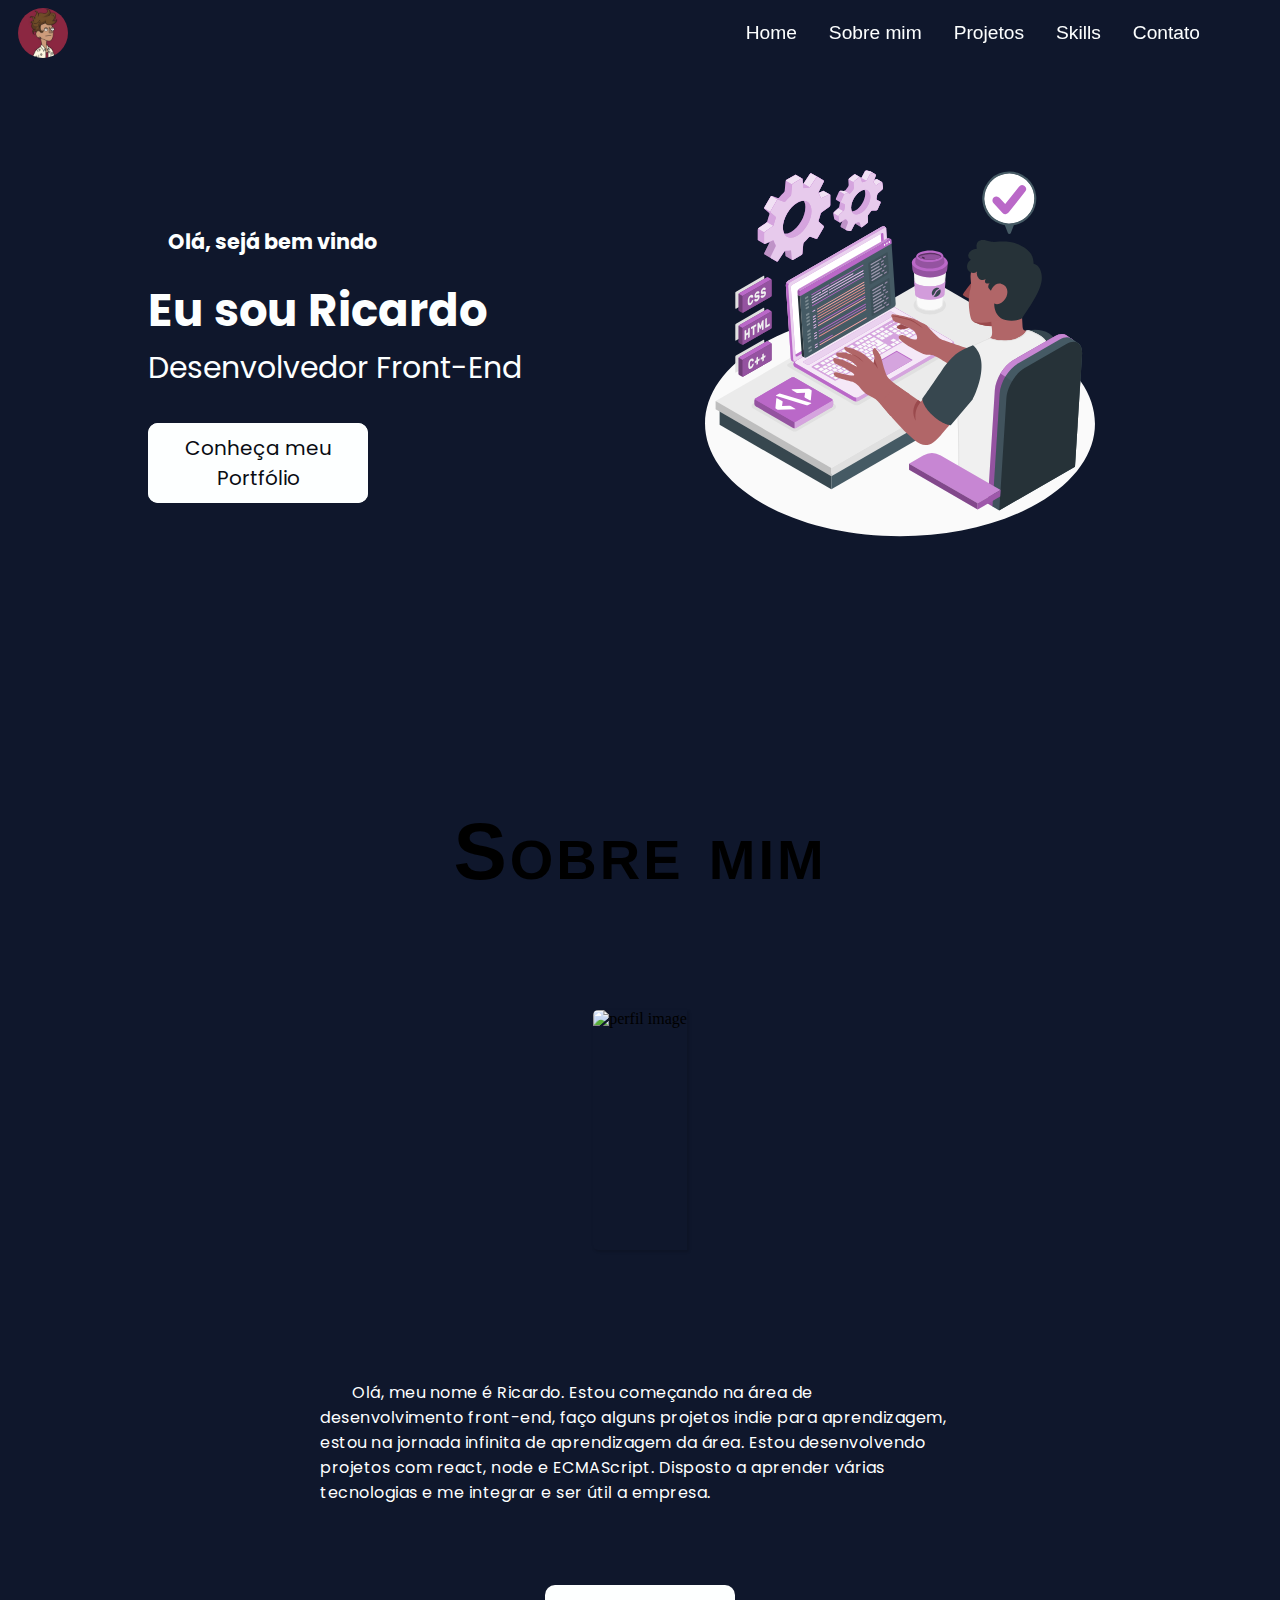
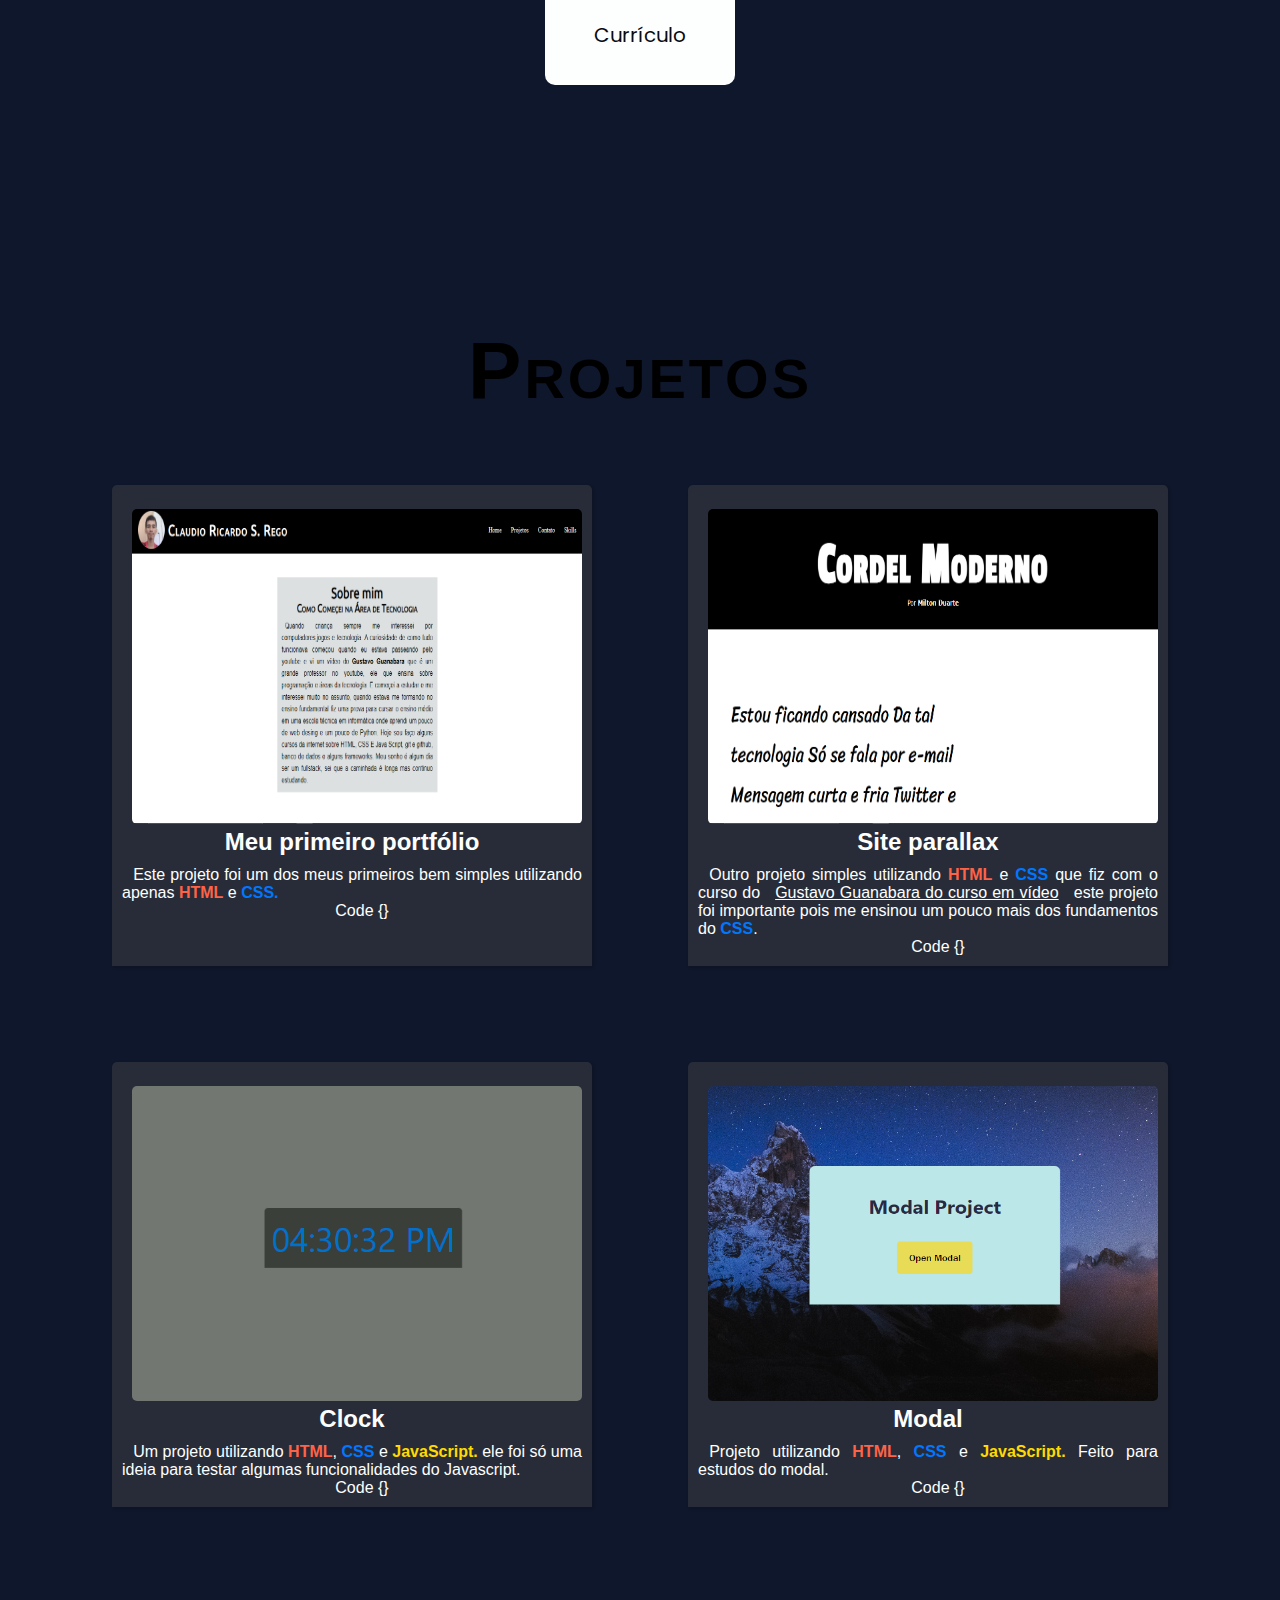
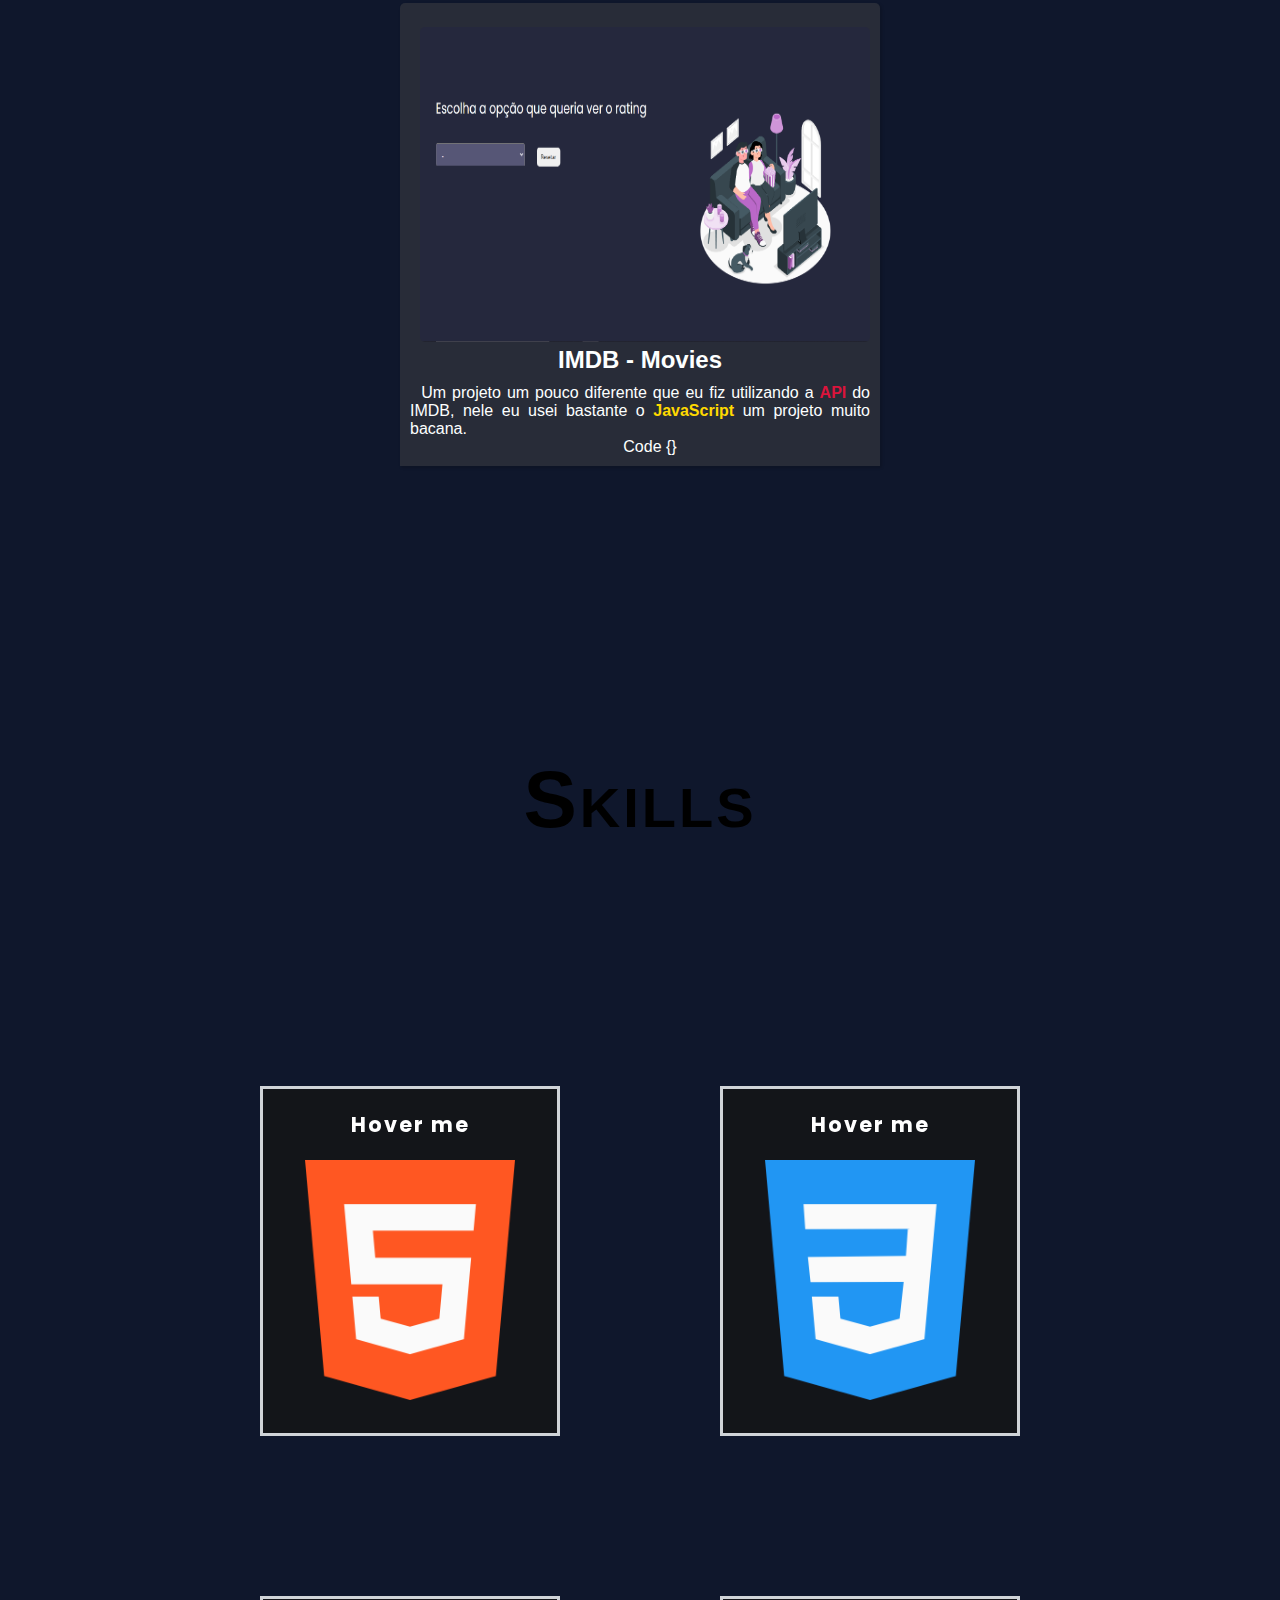
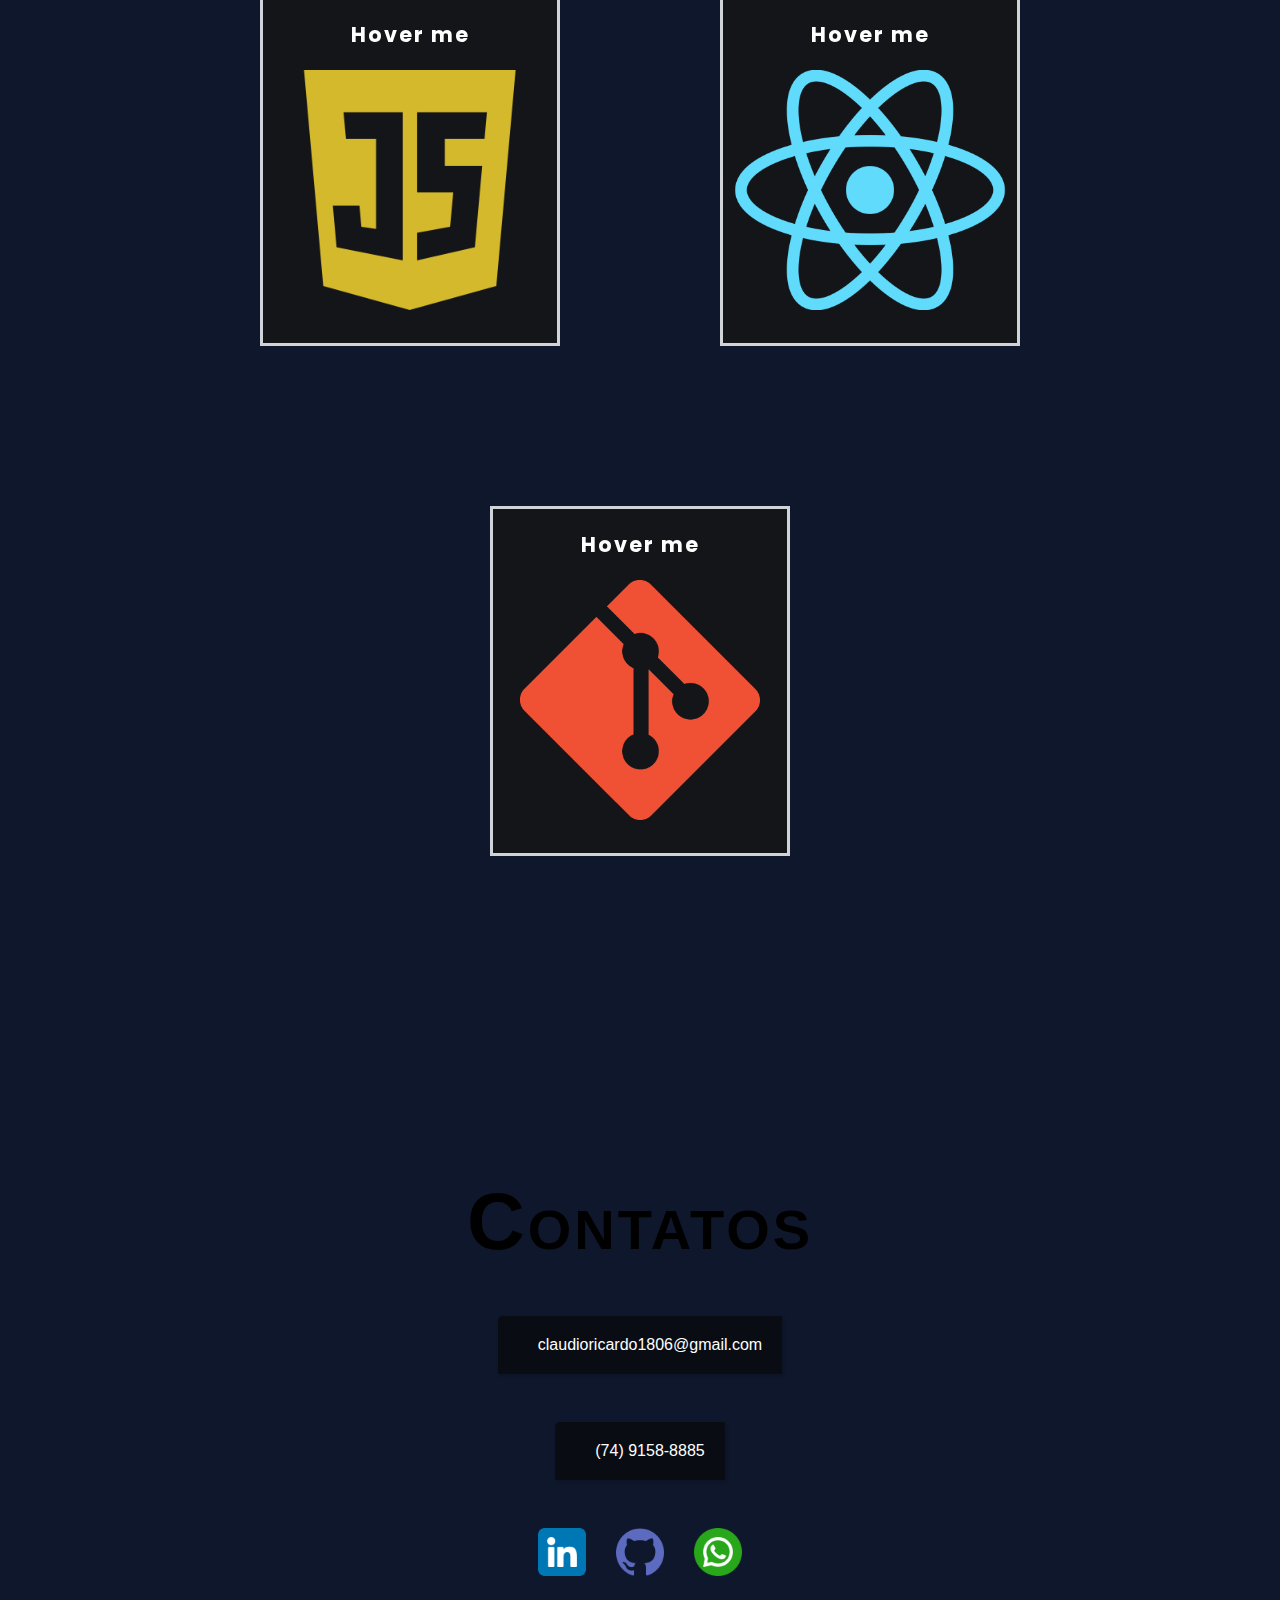
==== commit ea969394: "mudanças na aba de projetos" ====
--- a/index.html
+++ b/index.html
@@ -62,29 +62,45 @@
         <h1 class="title-word title-word-2 default-h1">Projetos</h1>
         <div class="container">
             <div class="div-projects">
-                <a target="_blank" href="http://portfolio-riclou.vercel.app/"><img class="proj-img" src="img/port01.png" alt="Portfolio Image"></a>
-                <h2>Meu primeiro portfólio</h2>
-                <a  target="_blank" href="https://github.com/riclou/portfolio"><i class="fa-solid fa-link"></i>Code {}</a>
+                <div class="all-projects">
+                  <a target="_blank" href="http://portfolio-riclou.vercel.app/"><img class="proj-img" src="img/port01.png" alt="Portfolio Image"></a>
+                  <h2>Meu primeiro portfólio</h2>
+                  <p class="description">Este projeto foi um dos meus primeiros bem simples utilizando apenas <strong class="html">HTML</strong> e <strong class="css">CSS.</strong></p>
+                  <a  target="_blank" href="https://github.com/riclou/portfolio"><i class="fa-solid fa-link"></i>Code {}</a>
+                </div>
             </div>
             <div class="div-projects">
-                <a target="_blank" href="http://parallax-project.vercel.app/"><img class="proj-img" src="img/parallax-project.png" alt="parallax Image"></a>
-                <h2>Site parallax</h2>
-                <a target="_blank" href="https://github.com/riclou/Parallax-Project"><i class="fa-solid fa-link"></i>Code {}</a>
+                <div class="all-projects">
+                  <a target="_blank" href="http://parallax-project.vercel.app/"><img class="proj-img" src="img/parallax-project.png" alt="parallax Image"></a>
+                  <h2>Site parallax</h2>
+                  <p class="description">Outro projeto simples utilizando <strong class="html">HTML</strong> e <strong class="css">CSS</strong> que fiz com o curso do <a class="description-link" href="https://www.youtube.com/c/CursoemV%C3%ADdeo">Gustavo Guanabara do curso em vídeo</a> este projeto foi importante pois me ensinou um pouco mais dos fundamentos do <strong class="css">CSS</strong>.</p>
+                  <a target="_blank" href="https://github.com/riclou/Parallax-Project"><i class="fa-solid fa-link"></i>Code {}</a>
+                </div>
             </div>
             <div class="div-projects">
-                <a target="_blank" href="http://clock-riclou.vercel.app/"><img class="proj-img" src="img/clock.png" alt="Clock Image"></a>
-                <h2>Clock</h2>
-                <a target="_blank" href="https://github.com/riclou/Clock"><i class="fa-solid fa-link"></i>Code {}</a>
+                <div class="all-projects">
+                  <a target="_blank" href="http://clock-riclou.vercel.app/"><img class="proj-img" src="img/clock.png" alt="Clock Image"></a>
+                  <h2>Clock</h2>
+                  <p class="description">Um projeto utilizando <strong class="html">HTML</strong>, <strong class="css">CSS</strong> e <strong class="js">JavaScript.</strong> ele foi só uma ideia para testar algumas funcionalidades do Javascript.</p>
+                  <a target="_blank" href="https://github.com/riclou/Clock"><i class="fa-solid fa-link"></i>Code {}</a>
+                </div>
             </div>
             <div class="div-projects">
-                <a target="_blank" href="http://modal-project-black.vercel.app/"><img class="proj-img" src="img/modal.png" alt="Modal Image"></a>
-                <h2>Modal</h2>
-                <a target="_blank" href="https://github.com/riclou/Modal-project"><i class="fa-solid fa-link"></i>Code {}</a>
+                <div class="all-projects">
+                  <a target="_blank" href="http://modal-project-black.vercel.app/"><img class="proj-img" src="img/modal.png" alt="Modal Image"></a>
+                  <h2>Modal</h2>
+                  <p class="description">Projeto utilizando <strong class="html">HTML</strong>, <strong class="css">CSS</strong> e <strong class="js">JavaScript.</strong> Feito para estudos do modal.</p>
+                  <a target="_blank" href="https://github.com/riclou/Modal-project"><i class="fa-solid fa-link"></i>Code {}</a>
+                </div>
             </div>
             <div class="div-projects">
-                <a target="_blank" href="https://imdb-movies-virid.vercel.app/"><img class="proj-img" src="img/IMDB.png" alt="IMDB Image"></a>
-                <h2>IMDB - Movies</h2>
-                <a target="_blank" href="https://github.com/riclou/IMDB-Movies"><i class="fa-solid fa-link"></i>Code {}</a>
+                <div class="all-projects">
+                  <a target="_blank" href="https://imdb-movies-virid.vercel.app/"><img class="proj-img" src="img/IMDB.png" alt="IMDB Image"></a>
+                  <h2>IMDB - Movies</h2>
+                    <p class="description">Um projeto um pouco diferente que eu fiz utilizando a <strong class="api">API</strong> do IMDB, nele eu usei bastante o <strong class="js">JavaScript</strong> um projeto muito bacana.</p>
+                  
+                  <a target="_blank" href="https://github.com/riclou/IMDB-Movies"><i class="fa-solid fa-link"></i>Code {}</a>
+                </div>
             </div>
         </div>
     </section>
--- a/style.css
+++ b/style.css
@@ -368,6 +368,38 @@
   background-position: center center;
   background-size: cover;
   box-shadow: rgba(0, 0, 0, 0.15) 1.95px 1.95px 2.6px;
+  max-width: 30rem;
+}
+.close{
+  display: none;
+}
+.fa-regular{
+  cursor: pointer;
+}
+.description{
+  font-family: 'Segoe UI', Tahoma, Geneva, Verdana, sans-serif;
+  color: var(--words);
+  margin-top: 0.6rem;
+  text-align: justify;
+  text-indent: 0.7rem;
+}
+.description-link{
+  text-decoration: underline;
+}
+.js{
+  color: rgb(255, 217, 0);
+}
+.css{
+  color: rgb(0, 119, 255);
+}
+.html{
+  color: tomato;
+}
+.api{
+  color:crimson;
+}
+.all-projects{
+  margin-top: 0.9rem;
 }
 .div-projects:hover{
   transform: translateY(0) scale(1.05);
@@ -503,4 +535,4 @@
 ::-webkit-scrollbar-thumb {
   background-color: rgba(132, 255, 201, 1);
   border-radius: 3px;
-}
+}--- a/style.css
+++ b/style.css
@@ -368,6 +368,38 @@
   background-position: center center;
   background-size: cover;
   box-shadow: rgba(0, 0, 0, 0.15) 1.95px 1.95px 2.6px;
+  max-width: 30rem;
+}
+.close{
+  display: none;
+}
+.fa-regular{
+  cursor: pointer;
+}
+.description{
+  font-family: 'Segoe UI', Tahoma, Geneva, Verdana, sans-serif;
+  color: var(--words);
+  margin-top: 0.6rem;
+  text-align: justify;
+  text-indent: 0.7rem;
+}
+.description-link{
+  text-decoration: underline;
+}
+.js{
+  color: rgb(255, 217, 0);
+}
+.css{
+  color: rgb(0, 119, 255);
+}
+.html{
+  color: tomato;
+}
+.api{
+  color:crimson;
+}
+.all-projects{
+  margin-top: 0.9rem;
 }
 .div-projects:hover{
   transform: translateY(0) scale(1.05);
@@ -503,4 +535,4 @@
 ::-webkit-scrollbar-thumb {
   background-color: rgba(132, 255, 201, 1);
   border-radius: 3px;
-}
+}